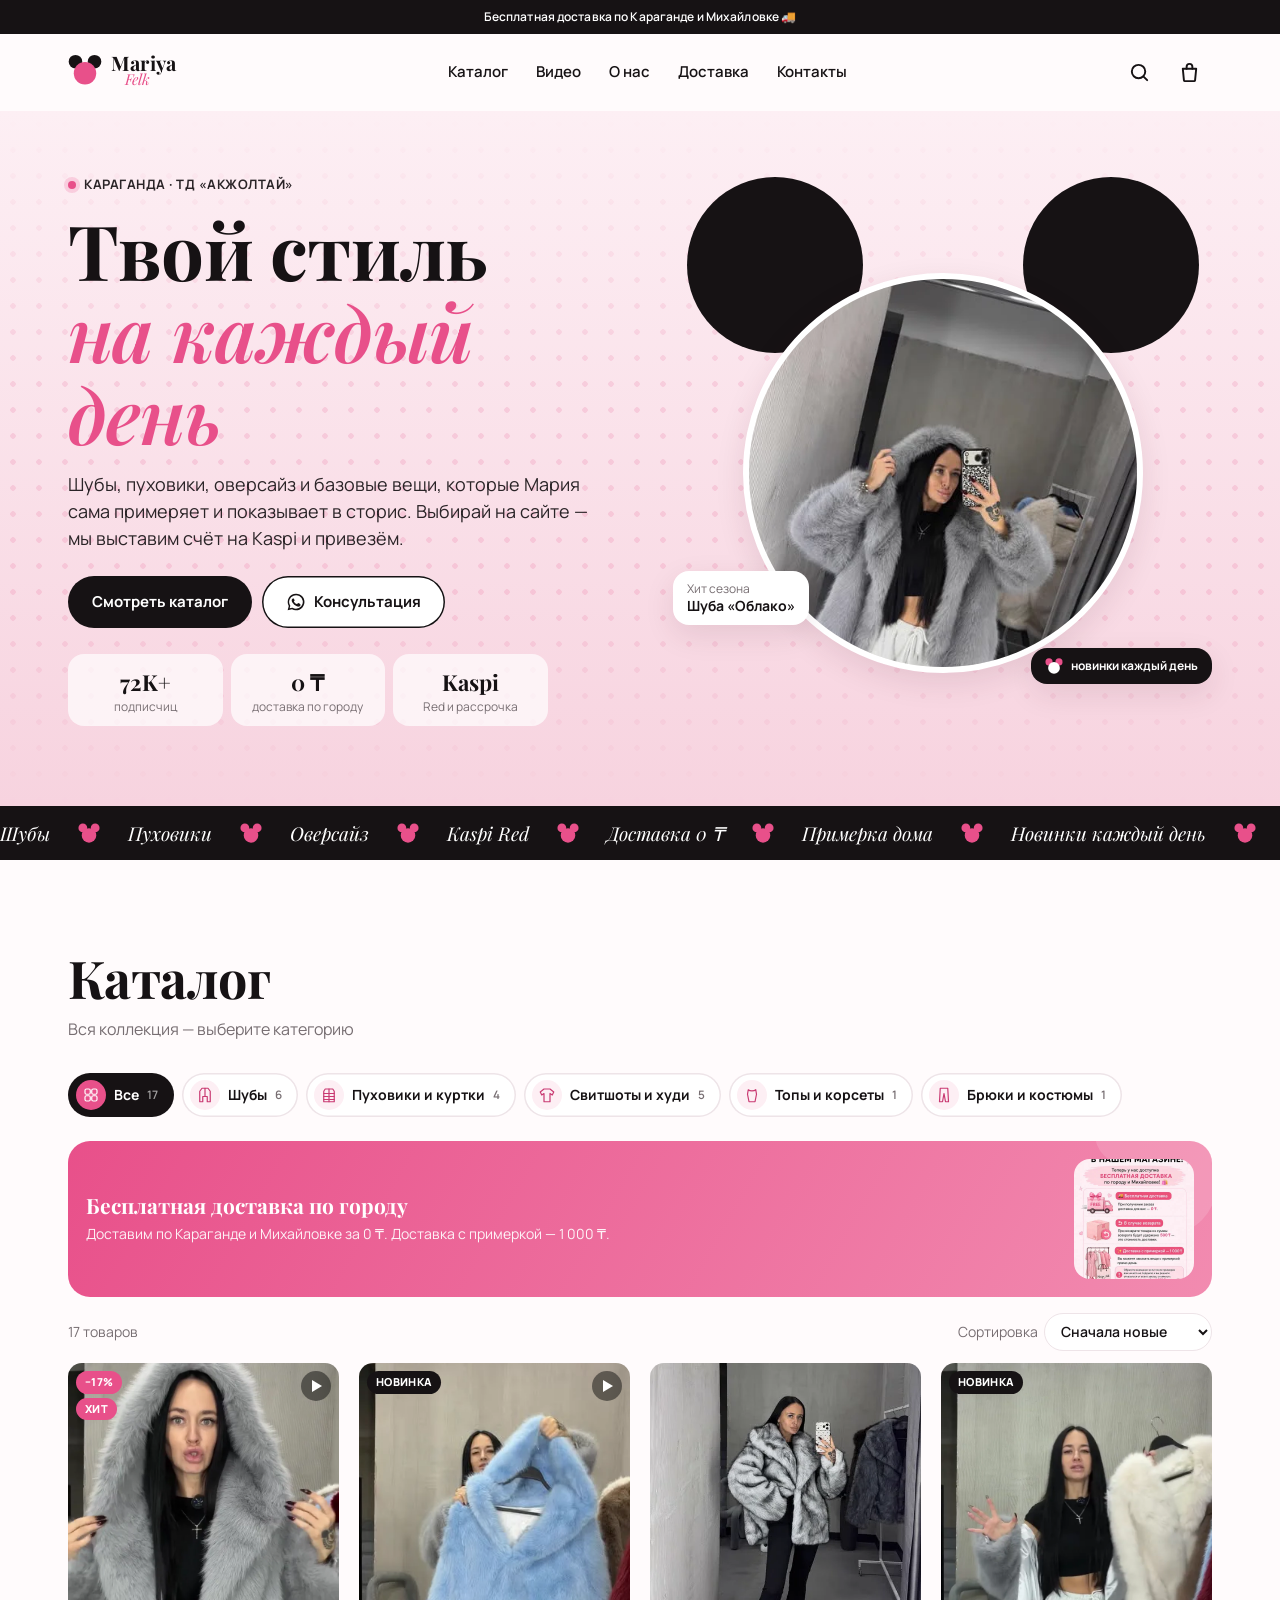
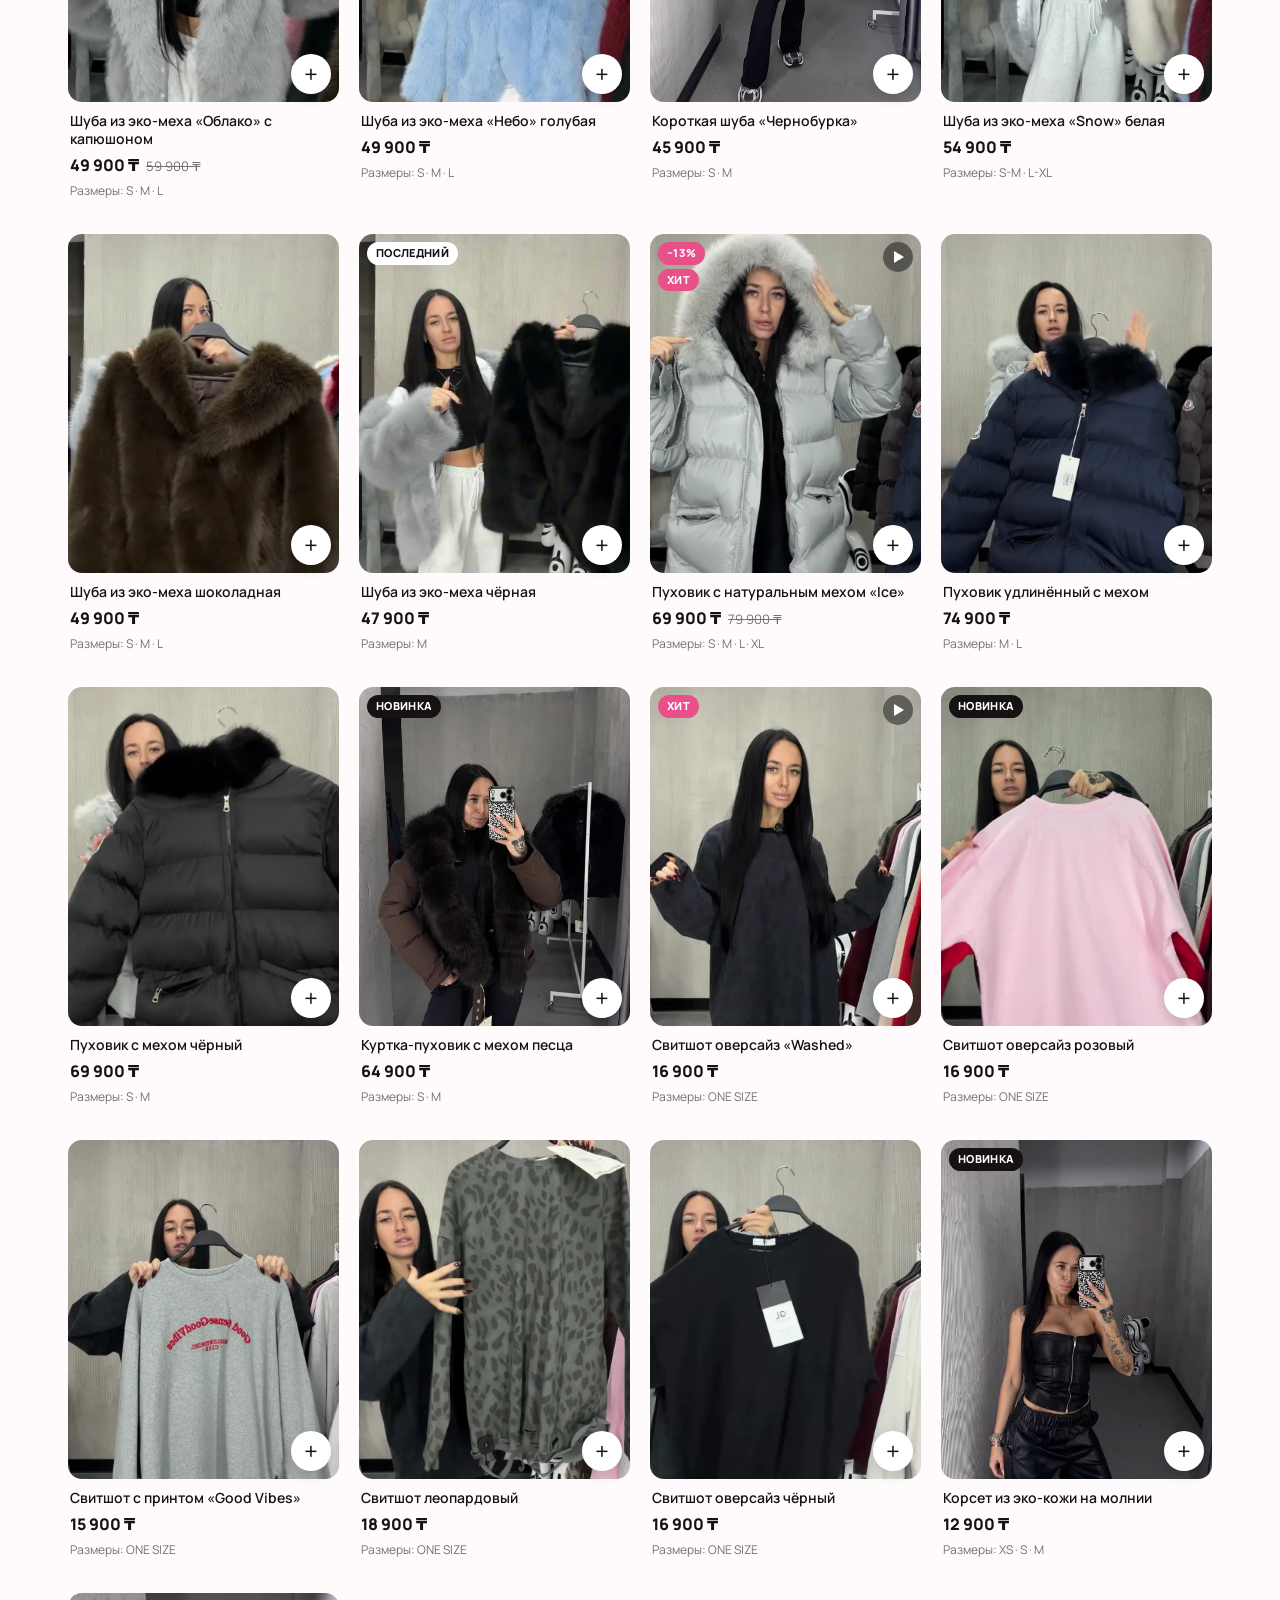
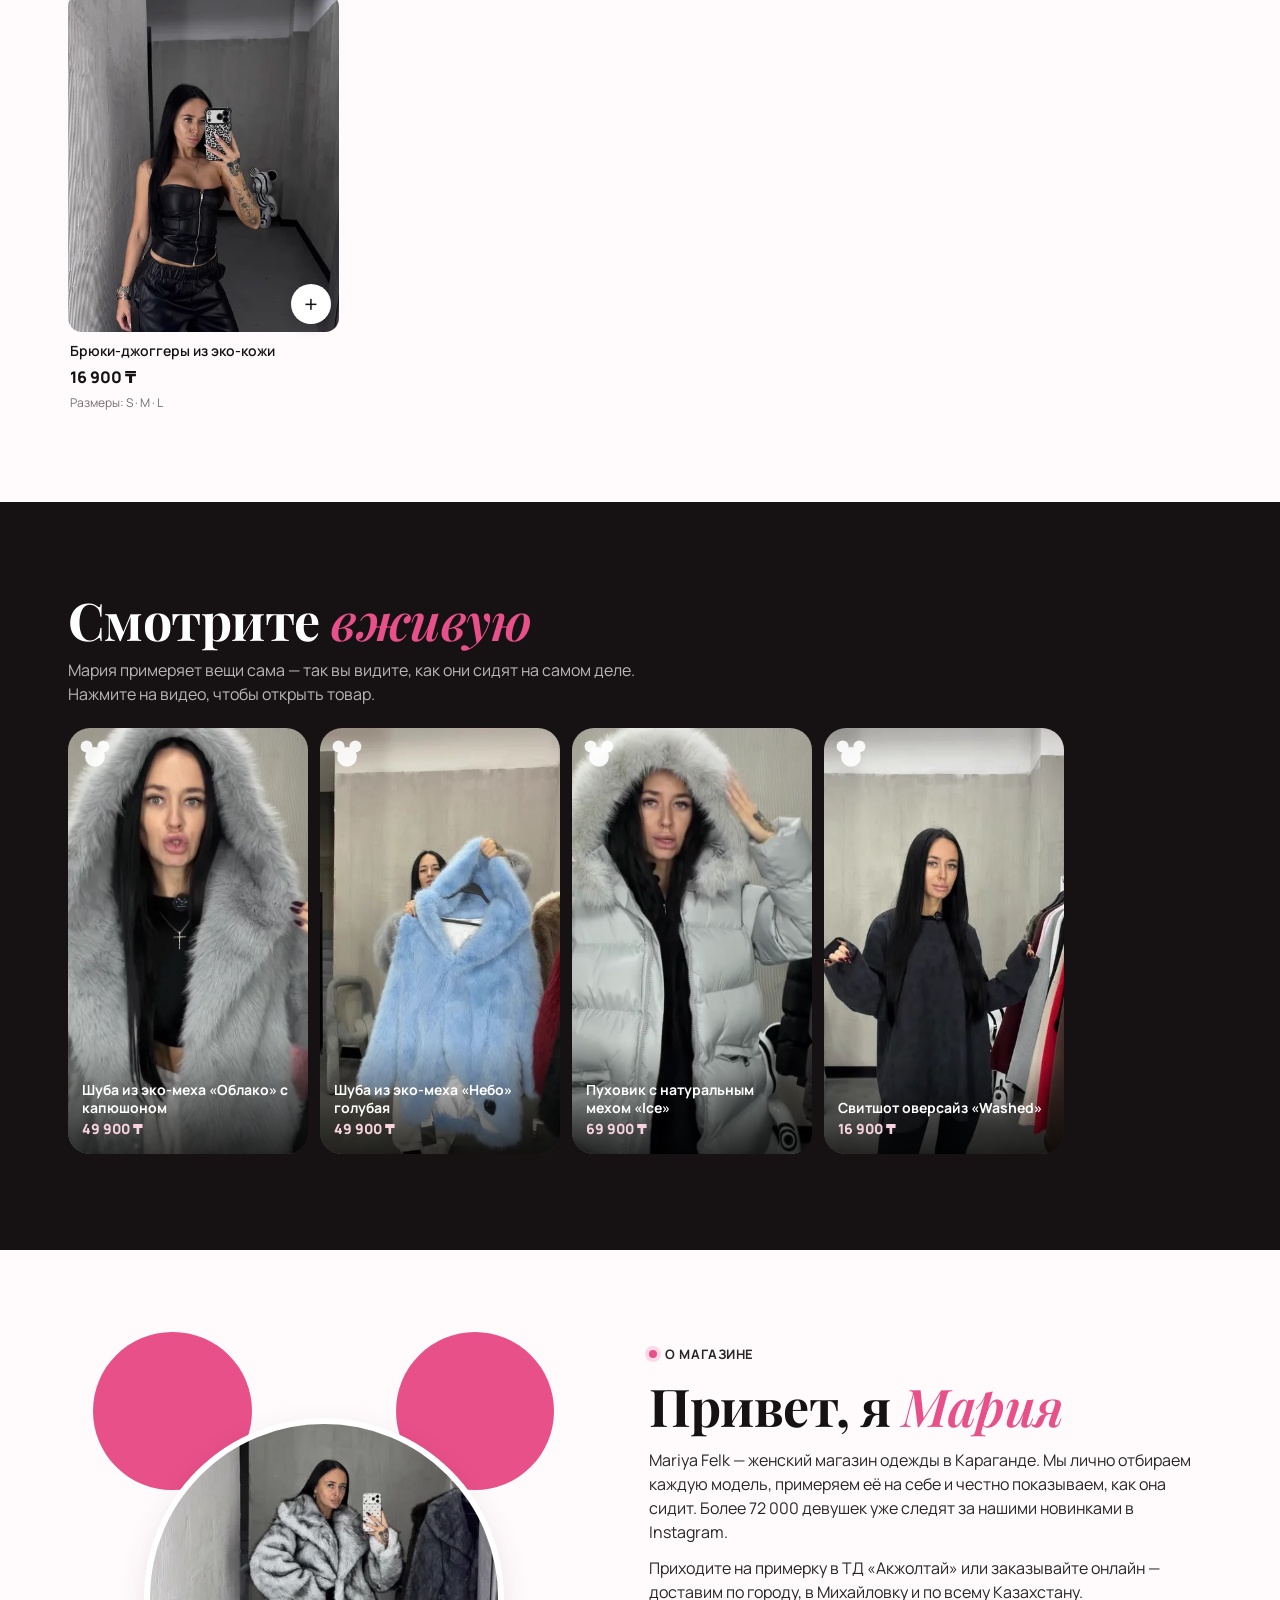
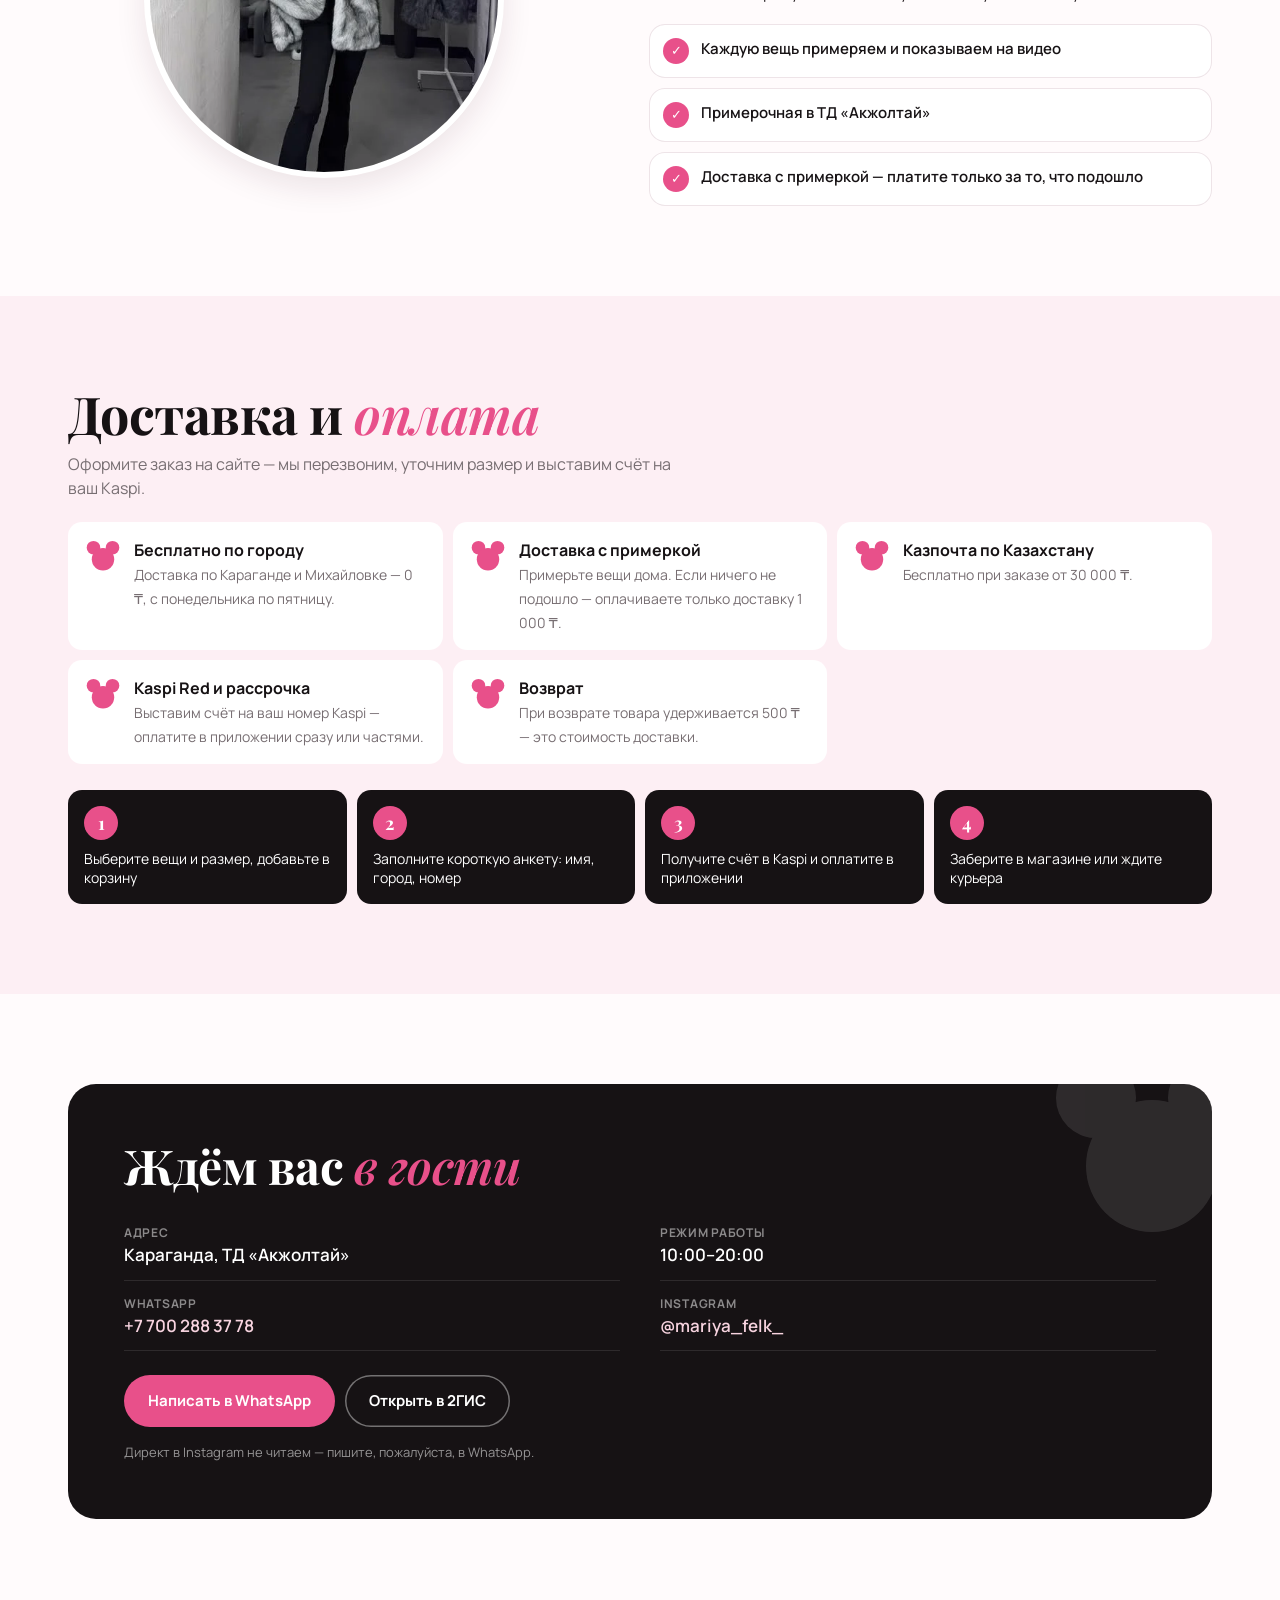
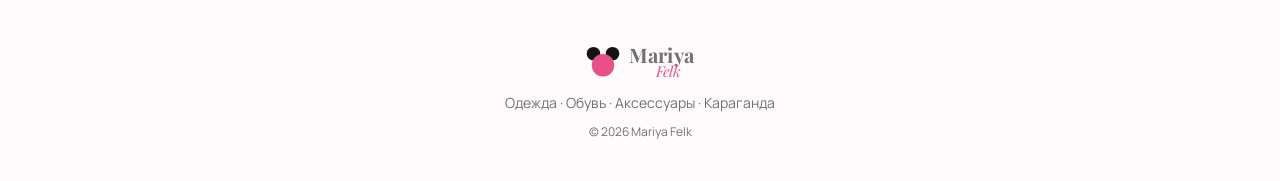
==== index.html @ 867751b7 "Mariya Felk: демо-сайт магазина, корзина, заказы и админка Co-Authored-By: Claude Opus 5.5 <noreply@" ====
<!doctype html>
<html lang="ru">
<head>
<meta charset="utf-8">
<meta name="viewport" content="width=device-width, initial-scale=1, viewport-fit=cover">
<title>Mariya Felk — женская одежда в Караганде</title>
<meta name="description" content="Mariya Felk — женский магазин одежды, обуви и аксессуаров в Караганде, ТД «Акжолтай». Шубы, пуховики, свитшоты. Доставка, Kaspi Red, рассрочка.">
<meta name="theme-color" content="#F7D3DF">
<meta property="og:title" content="Mariya Felk — женская одежда в Караганде">
<meta property="og:description" content="Шубы, пуховики, оверсайз. Бесплатная доставка по городу, Kaspi Red и рассрочка.">
<meta property="og:image" content="media/p/coat-grey2.webp">
<link rel="icon" href="data:image/svg+xml,%3Csvg xmlns='http://www.w3.org/2000/svg' viewBox='0 0 100 90'%3E%3Ccircle cx='22' cy='22' r='20' fill='%23111'/%3E%3Ccircle cx='78' cy='22' r='20' fill='%23111'/%3E%3Ccircle cx='50' cy='56' r='33' fill='%23E8508A'/%3E%3C/svg%3E">
<link rel="preconnect" href="https://fonts.googleapis.com">
<link rel="preconnect" href="https://fonts.gstatic.com" crossorigin>
<link href="https://fonts.googleapis.com/css2?family=Manrope:wght@400;500;600;700;800&family=Playfair+Display:ital,wght@0,600;0,700;1,500;1,600&display=swap" rel="stylesheet">
<link rel="stylesheet" href="styles.css?v=1">
</head>
<body>

<div class="notice" id="notice">Бесплатная доставка по Караганде и Михайловке 🚚</div>

<header class="hdr" id="hdr">
  <div class="wrap hdr-in">
    <a href="#top" class="hdr-logo" id="hdrLogo" aria-label="Mariya Felk — на главную"></a>
    <nav class="hdr-nav">
      <a href="#catalog">Каталог</a>
      <a href="#videos">Видео</a>
      <a href="#about">О нас</a>
      <a href="#delivery">Доставка</a>
      <a href="#contacts">Контакты</a>
    </nav>
    <div class="hdr-act">
      <button class="ibtn" id="searchBtn" aria-label="Поиск"><svg viewBox="0 0 24 24" fill="none" stroke="currentColor" stroke-width="2" stroke-linecap="round"><circle cx="11" cy="11" r="7"/><path d="m20 20-3.5-3.5"/></svg></button>
      <button class="ibtn cart-btn" id="cartBtn" aria-label="Корзина">
        <svg viewBox="0 0 24 24" fill="none" stroke="currentColor" stroke-width="2" stroke-linejoin="round"><path d="M5 8h14l-1.2 12.2a1 1 0 0 1-1 .8H7.2a1 1 0 0 1-1-.8z"/><path d="M9 8V6a3 3 0 0 1 6 0v2" stroke-linecap="round"/></svg>
        <span class="cart-count" id="cartCount" hidden>0</span>
      </button>
    </div>
  </div>
  <div class="search" id="search" hidden>
    <div class="wrap"><input id="q" type="search" placeholder="Найти: шуба, пуховик, свитшот…" autocomplete="off"><button class="search-x" id="searchX" aria-label="Закрыть поиск">✕</button></div>
  </div>
</header>

<main id="top">
  <!-- Главный экран -->
  <section class="hero">
    <div class="hero-dots" aria-hidden="true"></div>
    <div class="wrap hero-in">
      <div class="hero-txt">
        <p class="kicker"><span class="dot"></span> Караганда · ТД «Акжолтай»</p>
        <h1 id="heroTitle">Твой стиль<br><em>на каждый день</em></h1>
        <p class="hero-lead" id="heroText"></p>
        <div class="hero-btns">
          <a href="#catalog" class="btn btn-dark">Смотреть каталог</a>
          <a href="#" class="btn btn-ghost" id="heroWa" target="_blank" rel="noopener"><svg viewBox="0 0 24 24" class="wa-ico"><path fill="currentColor" d="M12 2a10 10 0 0 0-8.7 14.9L2 22l5.2-1.3A10 10 0 1 0 12 2Zm0 18.2a8.2 8.2 0 0 1-4.2-1.2l-.3-.2-3.1.8.8-3-.2-.3A8.2 8.2 0 1 1 12 20.2Zm4.5-6.1c-.2-.1-1.5-.7-1.7-.8-.2-.1-.4-.1-.6.1l-.8 1c-.1.2-.3.2-.5.1a6.7 6.7 0 0 1-3.3-2.9c-.2-.4.2-.4.7-1.3.1-.2 0-.3 0-.4l-.8-1.8c-.2-.5-.4-.4-.6-.4h-.5a1 1 0 0 0-.7.3 3 3 0 0 0-.9 2.2 5.2 5.2 0 0 0 1.1 2.7 11.8 11.8 0 0 0 4.5 4c1.7.7 2.3.8 3.2.6.5-.1 1.5-.6 1.7-1.2.2-.6.2-1.1.2-1.2-.1-.1-.3-.2-.5-.3Z"/></svg>Консультация</a>
        </div>
        <ul class="hero-facts">
          <li><b>72K+</b><span>подписчиц</span></li>
          <li><b>0 ₸</b><span>доставка по городу</span></li>
          <li><b>Kaspi</b><span>Red и рассрочка</span></li>
        </ul>
      </div>
      <div class="hero-art">
        <div class="mhead">
          <span class="mear l"></span><span class="mear r"></span>
          <div class="mface"><img src="media/p/ig05.webp" alt="Мария в шубе «Облако»" fetchpriority="high"></div>
        </div>
        <div class="hero-tag t1"><span>Хит сезона</span><b>Шуба «Облако»</b></div>
        <div class="hero-tag t2"><span class="ears-mini"></span>новинки каждый день</div>
      </div>
    </div>
  </section>

  <!-- Бегущая строка -->
  <div class="ticker" aria-hidden="true"><div class="ticker-in" id="ticker"></div></div>

  <!-- Каталог -->
  <section class="sec" id="catalog">
    <div class="wrap">
      <div class="sec-head">
        <h2>Каталог</h2>
        <p class="sec-sub" id="catSub">Выберите категорию</p>
      </div>
    </div>
    <div class="cats-bar" id="catsBar"><div class="wrap"><div class="cats" id="cats"></div></div></div>
    <div class="wrap">
      <div class="promos" id="promos"></div>
      <div class="sortbar">
        <span id="count"></span>
        <label class="sort"><span>Сортировка</span>
          <select id="sort"><option value="">Сначала новые</option><option value="cheap">Сначала дешевле</option><option value="exp">Сначала дороже</option></select>
        </label>
      </div>
      <div class="grid" id="grid"><div class="loading">Загружаем каталог…</div></div>
    </div>
  </section>

  <!-- Видео -->
  <section class="sec sec-dark" id="videos">
    <div class="wrap">
      <div class="sec-head light">
        <h2>Смотрите <em>вживую</em></h2>
        <p class="sec-sub">Мария примеряет вещи сама — так вы видите, как они сидят на самом деле. Нажмите на видео, чтобы открыть товар.</p>
      </div>
    </div>
    <div class="reels" id="reels"></div>
  </section>

  <!-- О магазине -->
  <section class="sec" id="about">
    <div class="wrap about">
      <div class="about-art">
        <div class="mhead small">
          <span class="mear l"></span><span class="mear r"></span>
          <div class="mface"><img src="media/p/ig07.webp" alt="Магазин Mariya Felk" loading="lazy"></div>
        </div>
      </div>
      <div class="about-txt">
        <p class="kicker"><span class="dot"></span> О магазине</p>
        <h2>Привет, я <em>Мария</em></h2>
        <div class="about-p" id="aboutText"></div>
        <ul class="perks">
          <li><span class="perk-ico">✓</span>Каждую вещь примеряем и показываем на видео</li>
          <li><span class="perk-ico">✓</span>Примерочная в ТД «Акжолтай»</li>
          <li><span class="perk-ico">✓</span>Доставка с примеркой — платите только за то, что подошло</li>
        </ul>
      </div>
    </div>
  </section>

  <!-- Доставка -->
  <section class="sec sec-pink" id="delivery">
    <div class="wrap">
      <div class="sec-head">
        <h2>Доставка и <em>оплата</em></h2>
        <p class="sec-sub">Оформите заказ на сайте — мы перезвоним, уточним размер и выставим счёт на ваш Kaspi.</p>
      </div>
      <div class="dl" id="deliveryList"></div>
      <ol class="steps">
        <li><b>1</b><span>Выберите вещи и размер, добавьте в корзину</span></li>
        <li><b>2</b><span>Заполните короткую анкету: имя, город, номер</span></li>
        <li><b>3</b><span>Получите счёт в Kaspi и оплатите в приложении</span></li>
        <li><b>4</b><span>Заберите в магазине или ждите курьера</span></li>
      </ol>
    </div>
  </section>

  <!-- Контакты -->
  <section class="sec" id="contacts">
    <div class="wrap">
      <div class="contact">
        <div class="contact-card">
          <div class="contact-ears" aria-hidden="true"></div>
          <h2>Ждём вас <em>в гости</em></h2>
          <ul class="clist">
            <li><span>Адрес</span><b id="cAddr"></b></li>
            <li><span>Режим работы</span><b id="cHours"></b></li>
            <li><span>WhatsApp</span><a id="cWa" target="_blank" rel="noopener"></a></li>
            <li><span>Instagram</span><a id="cIg" target="_blank" rel="noopener"></a></li>
          </ul>
          <div class="hero-btns">
            <a class="btn btn-pink" id="cWaBtn" target="_blank" rel="noopener">Написать в WhatsApp</a>
            <a class="btn btn-ghost" id="cMap" target="_blank" rel="noopener">Открыть в 2ГИС</a>
          </div>
          <p class="note">Директ в Instagram не читаем — пишите, пожалуйста, в WhatsApp.</p>
        </div>
      </div>
    </div>
  </section>
</main>

<footer class="ftr">
  <div class="wrap ftr-in">
    <div id="ftrLogo"></div>
    <p>Одежда · Обувь · Аксессуары · Караганда</p>
    <p class="ftr-small">© <span id="year"></span> Mariya Felk</p>
  </div>
</footer>

<!-- Плавающая корзина на телефоне -->
<button class="cartbar" id="cartBar" hidden>
  <span class="cartbar-n" id="cartBarN"></span>
  <span class="cartbar-t">Корзина</span>
  <b id="cartBarSum"></b>
</button>

<!-- Карточка товара -->
<div class="modal" id="pm" hidden>
  <div class="modal-bg" data-close></div>
  <div class="modal-box pm" role="dialog" aria-modal="true" aria-labelledby="pmName">
    <button class="modal-x" data-close aria-label="Закрыть">✕</button>
    <div class="pm-media">
      <div class="gal" id="pmGal"></div>
      <div class="gal-dots" id="pmDots"></div>
      <button class="gal-nav prev" id="pmPrev" aria-label="Назад">‹</button>
      <button class="gal-nav next" id="pmNext" aria-label="Вперёд">›</button>
    </div>
    <div class="pm-info">
      <div class="pm-tags" id="pmTags"></div>
      <h3 id="pmName"></h3>
      <p class="pm-color" id="pmColor"></p>
      <div class="pm-price" id="pmPrice"></div>
      <div class="pm-sizes-h"><b>Размер</b><span id="pmSizeHint"></span></div>
      <div class="sizes" id="pmSizes"></div>
      <div class="pm-buy">
        <div class="qty"><button id="pmMinus" aria-label="Меньше">−</button><span id="pmQty">1</span><button id="pmPlus" aria-label="Больше">+</button></div>
        <button class="btn btn-dark btn-wide" id="pmAdd">В корзину</button>
      </div>
      <a class="pm-ask" id="pmAsk" target="_blank" rel="noopener">Задать вопрос в WhatsApp</a>
      <div class="pm-desc" id="pmDesc"></div>
      <div class="pm-mini">
        <div><b>🚚 0 ₸</b><span>по Караганде и Михайловке</span></div>
        <div><b>💳 Kaspi</b><span>счёт на ваш номер, Red, рассрочка</span></div>
      </div>
    </div>
  </div>
</div>

<!-- Корзина и оформление -->
<div class="drawer" id="cart" hidden>
  <div class="modal-bg" data-close></div>
  <aside class="drawer-box" role="dialog" aria-modal="true" aria-labelledby="cartTitle">
    <div class="drawer-h">
      <button class="back" id="cartBack" hidden aria-label="Назад">‹</button>
      <h3 id="cartTitle">Корзина</h3>
      <button class="modal-x static" data-close aria-label="Закрыть">✕</button>
    </div>
    <div class="drawer-body" id="cartBody"></div>
    <div class="drawer-foot" id="cartFoot"></div>
  </aside>
</div>

<div class="toast" id="toast"></div>

<script src="common.js?v=1"></script>
<script src="app.js?v=1"></script>
</body>
</html>
---- styles.css ----
/* Mariya Felk — витрина */
:root {
  --pink: #E8508A;
  --pink-d: #C93A72;
  --pink-2: #F7D3DF;
  --pink-3: #FDEFF4;
  --ink: #161214;
  --ink-2: #2A2427;
  --muted: #776E72;
  --line: #EEE4E8;
  --concrete: #ECE9E7;
  --bg: #FFFBFC;
  --white: #fff;
  --ok: #12B76A;
  --r: 22px;
  --r-s: 14px;
  --shadow: 0 10px 30px rgba(70, 20, 40, .10);
  --serif: 'Playfair Display', Georgia, serif;
  --sans: 'Manrope', system-ui, -apple-system, 'Segoe UI', Roboto, sans-serif;
  --hdr: 64px;
}
* { box-sizing: border-box; -webkit-tap-highlight-color: transparent; }
html { scroll-behavior: smooth; scroll-padding-top: 120px; }
body { margin: 0; font-family: var(--sans); color: var(--ink); background: var(--bg); font-size: 16px; line-height: 1.5; -webkit-font-smoothing: antialiased; overflow-x: hidden; }
body.lock { overflow: hidden; }
img, video { display: block; max-width: 100%; }
[hidden] { display: none !important; }
a { color: inherit; text-decoration: none; }
button { font: inherit; color: inherit; cursor: pointer; border: 0; background: none; padding: 0; }
input, select, textarea { font: inherit; color: inherit; }
h1, h2, h3 { font-family: var(--serif); font-weight: 700; line-height: 1.08; margin: 0; letter-spacing: -.01em; }
h1 em, h2 em { font-style: italic; font-weight: 600; color: var(--pink); }
.wrap { width: 100%; max-width: 1200px; margin: 0 auto; padding: 0 16px; }

/* ---------- кнопки ---------- */
.btn { display: inline-flex; align-items: center; justify-content: center; gap: 8px; height: 52px; padding: 0 24px; border-radius: 999px; font-weight: 700; font-size: 15px; transition: transform .15s, background .2s, box-shadow .2s; white-space: nowrap; }
.btn:active { transform: scale(.97); }
.btn-dark { background: var(--ink); color: #fff; }
.btn-dark:hover { background: #000; box-shadow: 0 8px 20px rgba(0,0,0,.18); }
.btn-pink { background: var(--pink); color: #fff; }
.btn-pink:hover { background: var(--pink-d); }
.btn-ghost { background: #fff; color: var(--ink); box-shadow: inset 0 0 0 1.5px var(--ink); }
.btn-ghost:hover { background: var(--pink-3); }
.btn-wide { flex: 1; }
.btn[disabled] { opacity: .45; pointer-events: none; }
.wa-ico { width: 20px; height: 20px; }

/* ---------- верх ---------- */
.notice { background: var(--ink); color: #fff; text-align: center; font-size: 12px; font-weight: 600; padding: 8px 16px; letter-spacing: .01em; }
.hdr { position: sticky; top: 0; z-index: 40; background: rgba(255, 251, 252, .88); backdrop-filter: saturate(1.4) blur(14px); -webkit-backdrop-filter: saturate(1.4) blur(14px); border-bottom: 1px solid transparent; transition: border-color .2s; }
.hdr.scrolled { border-color: var(--line); }
.hdr-in { height: var(--hdr); display: flex; align-items: center; gap: 16px; }
.hdr-nav { display: none; gap: 28px; margin: 0 auto; font-weight: 600; font-size: 15px; }
.hdr-nav a { position: relative; }
.hdr-nav a::after { content: ''; position: absolute; left: 0; right: 0; bottom: -4px; height: 2px; background: var(--pink); transform: scaleX(0); transition: transform .2s; border-radius: 2px; }
.hdr-nav a:hover::after { transform: scaleX(1); }
.hdr-act { display: flex; gap: 6px; margin-left: auto; }
.ibtn { width: 44px; height: 44px; border-radius: 50%; display: grid; place-items: center; position: relative; transition: background .2s; }
.ibtn:hover { background: var(--pink-3); }
.ibtn svg { width: 23px; height: 23px; }
.cart-count { position: absolute; top: 3px; right: 1px; min-width: 20px; height: 20px; padding: 0 5px; border-radius: 10px; background: var(--pink); color: #fff; font-size: 11px; font-weight: 800; display: grid; place-items: center; border: 2px solid var(--bg); }
.cart-count.bump { animation: bump .4s; }
@keyframes bump { 40% { transform: scale(1.35); } }
.search { border-top: 1px solid var(--line); padding: 10px 0; }
.search .wrap { display: flex; gap: 8px; }
.search input { flex: 1; height: 46px; border-radius: 999px; border: 1.5px solid var(--line); background: #fff; padding: 0 18px; outline: none; font-size: 16px; }
.search input:focus { border-color: var(--pink); }
.search-x { width: 46px; height: 46px; border-radius: 50%; background: var(--pink-3); font-size: 15px; }

/* логотип */
.logo { display: inline-flex; align-items: center; gap: 9px; }
.logo-ears { width: 34px; height: 31px; }
.logo-ears circle { fill: var(--ink); }
.logo-ears circle:last-child { fill: var(--pink); }
.logo-txt { display: flex; flex-direction: column; line-height: .95; }
.logo-txt b { font-family: var(--serif); font-size: 20px; font-weight: 700; letter-spacing: .01em; }
.logo-txt i { font-family: var(--serif); font-style: italic; font-size: 15px; color: var(--pink); margin-left: 14px; }
.logo-light .logo-ears circle { fill: #fff; }
.logo-light .logo-ears circle:last-child { fill: var(--pink); }
.logo-light .logo-txt b { color: #fff; }

/* ---------- главный экран ---------- */
.hero { position: relative; background: linear-gradient(180deg, var(--pink-3) 0%, var(--pink-2) 100%); overflow: hidden; padding: 28px 0 44px; }
.hero-dots { position: absolute; inset: 0; background-image: radial-gradient(rgba(232, 80, 138, .16) 2.5px, transparent 3px); background-size: 26px 26px; mask-image: linear-gradient(180deg, transparent, #000 40%, #000 70%, transparent); -webkit-mask-image: linear-gradient(180deg, transparent, #000 40%, #000 70%, transparent); }
.hero-in { position: relative; display: grid; gap: 30px; }
.kicker { display: inline-flex; align-items: center; gap: 8px; font-size: 13px; font-weight: 700; letter-spacing: .04em; text-transform: uppercase; color: var(--ink-2); margin: 0 0 14px; }
.dot { width: 8px; height: 8px; border-radius: 50%; background: var(--pink); box-shadow: 0 0 0 4px rgba(232,80,138,.2); }
.hero h1 { font-size: clamp(40px, 11vw, 76px); }
.hero-lead { font-size: 16px; color: var(--ink-2); margin: 16px 0 24px; max-width: 520px; }
.hero-btns { display: flex; flex-wrap: wrap; gap: 10px; }
.hero-btns .btn { flex: 1 1 auto; }
.hero-facts { list-style: none; padding: 0; margin: 26px 0 0; display: grid; grid-template-columns: repeat(3, 1fr); gap: 8px; }
.hero-facts li { background: rgba(255,255,255,.7); border-radius: 16px; padding: 12px 10px; text-align: center; }
.hero-facts b { display: block; font-family: var(--serif); font-size: 22px; }
.hero-facts span { font-size: 12px; color: var(--muted); line-height: 1.25; display: block; }
.hero-art { position: relative; padding: 46px 0 6px; display: grid; place-items: center; order: -1; }

/* голова с ушками — рамка для фото */
.mhead { position: relative; width: min(62vw, 400px); aspect-ratio: 1; }
.mhead .mface { position: absolute; inset: 0; border-radius: 50%; overflow: hidden; border: 6px solid #fff; box-shadow: var(--shadow); background: var(--concrete); z-index: 2; }
.mhead .mface img { width: 100%; height: 100%; object-fit: cover; object-position: 50% 18%; }
.mear { position: absolute; width: 44%; aspect-ratio: 1; border-radius: 50%; background: var(--ink); top: -24%; z-index: 1; }
.mear.l { left: -14%; }
.mear.r { right: -14%; }
.hero .mear { animation: earL 6s ease-in-out infinite; transform-origin: 80% 90%; }
.hero .mear.r { animation-name: earR; transform-origin: 20% 90%; }
@keyframes earL { 0%, 100% { transform: rotate(0); } 50% { transform: rotate(-5deg); } }
@keyframes earR { 0%, 100% { transform: rotate(0); } 50% { transform: rotate(5deg); } }
.hero-tag { position: absolute; z-index: 3; background: #fff; border-radius: 16px; padding: 10px 14px; box-shadow: var(--shadow); font-size: 12px; line-height: 1.3; }
.hero-tag span { color: var(--muted); display: block; }
.hero-tag b { font-size: 14px; }
.hero-tag.t1 { left: 0; bottom: 14%; animation: float 5s ease-in-out infinite; }
.hero-tag.t2 { right: 0; bottom: 2%; display: flex; align-items: center; gap: 8px; font-weight: 700; background: var(--ink); color: #fff; animation: float 5s 1.2s ease-in-out infinite; }
.ears-mini { width: 18px; height: 16px; background: no-repeat center/contain url("data:image/svg+xml,%3Csvg xmlns='http://www.w3.org/2000/svg' viewBox='0 0 100 90'%3E%3Ccircle cx='22' cy='22' r='20' fill='%23E8508A'/%3E%3Ccircle cx='78' cy='22' r='20' fill='%23E8508A'/%3E%3Ccircle cx='50' cy='56' r='33' fill='%23fff'/%3E%3C/svg%3E"); }
@keyframes float { 50% { transform: translateY(-8px); } }

/* бегущая строка */
.ticker { background: var(--ink); color: #fff; overflow: hidden; padding: 13px 0; white-space: nowrap; }
.ticker-in { display: inline-flex; gap: 28px; animation: tick 30s linear infinite; font-family: var(--serif); font-style: italic; font-size: 19px; }
.ticker-in span { display: inline-flex; align-items: center; gap: 28px; }
.ticker-in svg { width: 22px; height: 20px; fill: var(--pink); }
@keyframes tick { to { transform: translateX(-50%); } }

/* ---------- секции ---------- */
.sec { padding: 52px 0; }
.sec-head { margin-bottom: 22px; }
.sec-head h2 { font-size: clamp(32px, 8vw, 52px); }
.sec-sub { color: var(--muted); margin: 10px 0 0; max-width: 620px; }
.sec-head.light .sec-sub { color: rgba(255,255,255,.7); }
.sec-dark { background: var(--ink); color: #fff; }
.sec-pink { background: var(--pink-3); }

/* категории */
.cats-bar { position: sticky; top: var(--hdr); z-index: 30; background: rgba(255, 251, 252, .94); backdrop-filter: blur(10px); -webkit-backdrop-filter: blur(10px); padding: 10px 0; }
.cats { display: flex; gap: 8px; overflow-x: auto; scrollbar-width: none; margin: 0 -16px; padding: 0 16px; scroll-snap-type: x proximity; }
.cats::-webkit-scrollbar { display: none; }
.cat { flex: none; display: inline-flex; align-items: center; gap: 8px; height: 44px; padding: 0 16px 0 8px; border-radius: 999px; background: #fff; box-shadow: inset 0 0 0 1.5px var(--line); font-weight: 700; font-size: 14px; scroll-snap-align: start; transition: background .2s, color .2s, box-shadow .2s; }
.cat .ci { width: 30px; height: 30px; border-radius: 50%; background: var(--pink-3); display: grid; place-items: center; color: var(--pink-d); }
.cat .ico { width: 18px; height: 18px; }
.cat small { color: var(--muted); font-weight: 600; }
.cat.on { background: var(--ink); color: #fff; box-shadow: none; }
.cat.on .ci { background: var(--pink); color: #fff; }
.cat.on small { color: rgba(255,255,255,.6); }

/* баннеры акций */
.promos { display: grid; gap: 12px; margin: 14px 0 6px; }
.promo { display: grid; grid-template-columns: 1fr 120px; align-items: center; gap: 12px; border-radius: var(--r); padding: 18px; background: linear-gradient(120deg, var(--pink) 0%, #F28BB0 100%); color: #fff; position: relative; overflow: hidden; }
.promo::after { content: ''; position: absolute; right: -30px; top: -40px; width: 150px; height: 135px; opacity: .14; background: no-repeat center/contain url("data:image/svg+xml,%3Csvg xmlns='http://www.w3.org/2000/svg' viewBox='0 0 100 90'%3E%3Ccircle cx='22' cy='22' r='20' fill='%23fff'/%3E%3Ccircle cx='78' cy='22' r='20' fill='%23fff'/%3E%3Ccircle cx='50' cy='56' r='33' fill='%23fff'/%3E%3C/svg%3E"); }
.promo b { font-family: var(--serif); font-size: 21px; line-height: 1.15; display: block; }
.promo p { margin: 6px 0 0; font-size: 14px; opacity: .92; }
.promo .pct { display: inline-block; background: #fff; color: var(--pink-d); font-weight: 800; border-radius: 999px; padding: 2px 10px; font-size: 13px; margin-bottom: 6px; }
.promo img { width: 120px; height: 120px; object-fit: cover; border-radius: 16px; position: relative; z-index: 1; }
.promo.noimg { grid-template-columns: 1fr; }
.promo.dark { background: linear-gradient(120deg, var(--ink) 0%, #3a2a31 100%); }

.sortbar { display: flex; align-items: center; justify-content: space-between; gap: 10px; margin: 16px 0 12px; font-size: 14px; color: var(--muted); }
.sort { display: flex; align-items: center; gap: 6px; }
.sort span { display: none; }
.sort select { height: 38px; border-radius: 999px; border: 1.5px solid var(--line); background: #fff; padding: 0 12px; font-weight: 600; font-size: 14px; color: var(--ink); outline: none; }

/* сетка товаров */
.grid { display: grid; grid-template-columns: repeat(2, 1fr); gap: 18px 10px; }
.loading, .empty { grid-column: 1 / -1; text-align: center; color: var(--muted); padding: 40px 0; }
.empty svg { width: 70px; height: 63px; fill: var(--pink-2); margin: 0 auto 10px; }
.card { position: relative; container-type: inline-size; display: flex; flex-direction: column; text-align: left; animation: rise .45s both; }
@keyframes rise { from { opacity: 0; transform: translateY(14px); } }
.card-img { position: relative; aspect-ratio: 4 / 5; border-radius: var(--r-s); overflow: hidden; background: var(--concrete); }
.card-img img, .card-img video { width: 100%; height: 100%; object-fit: cover; transition: transform .5s, opacity .3s; }
.card:hover .card-img img { transform: scale(1.04); }
.card-img video { position: absolute; inset: 0; opacity: 0; }
.card-img video.on { opacity: 1; }
.badges { position: absolute; top: 8px; left: 8px; display: flex; flex-direction: column; gap: 4px; align-items: flex-start; z-index: 2; }
.badge { background: #fff; color: var(--ink); font-size: 11px; font-weight: 800; border-radius: 999px; padding: 3px 9px; text-transform: uppercase; letter-spacing: .03em; }
.badge.new { background: var(--ink); color: #fff; }
.badge.hit, .badge.sale { background: var(--pink); color: #fff; }
.vid-badge { position: absolute; right: 8px; top: 8px; z-index: 2; width: 30px; height: 30px; border-radius: 50%; background: rgba(0,0,0,.45); backdrop-filter: blur(6px); display: grid; place-items: center; }
.vid-badge svg { width: 12px; height: 12px; fill: #fff; margin-left: 2px; }
.card-add { position: absolute; right: 8px; top: calc(125cqw - 48px); z-index: 2; width: 40px; height: 40px; border-radius: 50%; background: #fff; box-shadow: 0 4px 14px rgba(0,0,0,.14); display: grid; place-items: center; font-size: 24px; font-weight: 400; line-height: 1; transition: background .2s, color .2s, transform .2s; }
.card-add:hover { background: var(--pink); color: #fff; transform: scale(1.06); }
.card-out { position: absolute; inset: auto 0 0; background: rgba(22,18,20,.72); color: #fff; font-size: 12px; font-weight: 700; text-align: center; padding: 7px; z-index: 2; }
.card-b { padding: 10px 2px 0; }
.card-name { font-size: 14px; font-weight: 600; line-height: 1.3; display: -webkit-box; -webkit-line-clamp: 2; -webkit-box-orient: vertical; overflow: hidden; }
.card-price { margin-top: 5px; display: flex; align-items: baseline; gap: 7px; flex-wrap: wrap; }
.card-price b { font-size: 16px; font-weight: 800; }
.card-price s { color: var(--muted); font-size: 13px; }
.card-price .off { color: var(--pink); font-weight: 800; font-size: 13px; }
.card-sz { margin-top: 5px; font-size: 12px; color: var(--muted); white-space: nowrap; overflow: hidden; text-overflow: ellipsis; }

/* видео-лента */
.reels { display: flex; gap: 12px; overflow-x: auto; padding: 0 16px 6px; scroll-snap-type: x mandatory; scrollbar-width: none; }
.reels::-webkit-scrollbar { display: none; }
.reel { flex: none; width: 62vw; max-width: 260px; aspect-ratio: 9 / 16; border-radius: var(--r); overflow: hidden; position: relative; background: #2a2427; scroll-snap-align: center; text-align: left; }
.reel video { width: 100%; height: 100%; object-fit: cover; }
.reel-cap { position: absolute; inset: auto 0 0; padding: 40px 14px 14px; background: linear-gradient(transparent, rgba(0,0,0,.75)); color: #fff; }
.reel-cap b { display: block; font-size: 14px; line-height: 1.25; }
.reel-cap span { font-size: 14px; color: var(--pink-2); font-weight: 800; }
.reel-ears { position: absolute; top: 12px; left: 12px; width: 30px; height: 27px; fill: #fff; opacity: .9; }

/* о магазине */
.about { display: grid; gap: 40px; align-items: center; }
.about-art { display: grid; place-items: center; padding-top: 50px; }
.mhead.small { width: min(70vw, 360px); }
.mhead.small .mear { background: var(--pink); }
.about-txt h2 { font-size: clamp(34px, 8vw, 52px); margin-bottom: 14px; }
.about-p { color: var(--ink-2); }
.about-p p { margin: 0 0 12px; }
.perks { list-style: none; padding: 0; margin: 20px 0 0; display: grid; gap: 10px; }
.perks li { display: flex; gap: 12px; align-items: flex-start; background: #fff; border-radius: 16px; padding: 14px; box-shadow: inset 0 0 0 1px var(--line); font-weight: 600; font-size: 15px; }
.perk-ico { flex: none; width: 26px; height: 26px; border-radius: 50%; background: var(--pink); color: #fff; display: grid; place-items: center; font-size: 13px; }

/* доставка */
.dl { display: grid; gap: 10px; }
.dl-item { background: #fff; border-radius: var(--r-s); padding: 16px 18px; display: flex; gap: 14px; align-items: flex-start; }
.dl-item .ears { flex: none; width: 34px; height: 31px; fill: var(--pink); margin-top: 2px; }
.dl-item b { display: block; font-size: 16px; }
.dl-item span { color: var(--muted); font-size: 14px; }
.steps { list-style: none; padding: 0; margin: 26px 0 0; display: grid; grid-template-columns: repeat(2, 1fr); gap: 10px; counter-reset: s; }
.steps li { background: var(--ink); color: #fff; border-radius: var(--r-s); padding: 16px; font-size: 14px; line-height: 1.35; }
.steps b { display: grid; place-items: center; width: 34px; height: 34px; border-radius: 50%; background: var(--pink); font-family: var(--serif); font-size: 18px; margin-bottom: 10px; }

/* контакты */
.contact-card { position: relative; background: var(--ink); color: #fff; border-radius: 28px; padding: 36px 20px 24px; overflow: hidden; }
.contact-ears { position: absolute; right: -40px; top: -30px; width: 200px; height: 180px; opacity: .1; background: no-repeat center/contain url("data:image/svg+xml,%3Csvg xmlns='http://www.w3.org/2000/svg' viewBox='0 0 100 90'%3E%3Ccircle cx='22' cy='22' r='20' fill='%23fff'/%3E%3Ccircle cx='78' cy='22' r='20' fill='%23fff'/%3E%3Ccircle cx='50' cy='56' r='33' fill='%23fff'/%3E%3C/svg%3E"); }
.contact-card h2 { font-size: clamp(32px, 8vw, 48px); margin-bottom: 20px; }
.clist { list-style: none; padding: 0; margin: 0 0 24px; display: grid; gap: 2px; }
.clist li { display: flex; flex-direction: column; padding: 12px 0; border-bottom: 1px solid rgba(255,255,255,.1); }
.clist span { font-size: 12px; text-transform: uppercase; letter-spacing: .06em; color: rgba(255,255,255,.5); font-weight: 700; }
.clist b, .clist a { font-size: 17px; font-weight: 600; }
.clist a { color: var(--pink-2); }
.contact-card .btn-ghost { background: transparent; color: #fff; box-shadow: inset 0 0 0 1.5px rgba(255,255,255,.4); }
.note { font-size: 13px; color: rgba(255,255,255,.55); margin: 16px 0 0; }

.ftr { padding: 36px 0 110px; text-align: center; color: var(--muted); font-size: 14px; }
.ftr-in { display: grid; justify-items: center; gap: 4px; }
.ftr p { margin: 6px 0 0; }
.ftr-small { font-size: 12px; }

/* плавающая корзина */
.cartbar { position: fixed; z-index: 45; left: 12px; right: 12px; bottom: calc(12px + env(safe-area-inset-bottom)); height: 58px; border-radius: 999px; background: var(--ink); color: #fff; display: flex; align-items: center; gap: 12px; padding: 0 8px 0 8px; box-shadow: 0 12px 30px rgba(0,0,0,.25); animation: up .3s; }
.cartbar[hidden] { display: none; }
@keyframes up { from { transform: translateY(100px); } }
.cartbar-n { width: 42px; height: 42px; border-radius: 50%; background: var(--pink); display: grid; place-items: center; font-weight: 800; }
.cartbar-t { font-weight: 700; }
.cartbar b { margin-left: auto; padding-right: 14px; font-size: 16px; }

/* ---------- модальные окна ---------- */
.modal, .drawer { position: fixed; inset: 0; z-index: 60; }
.modal[hidden], .drawer[hidden] { display: none; }
.modal-bg { position: absolute; inset: 0; background: rgba(22, 18, 20, .55); animation: fade .25s; }
@keyframes fade { from { opacity: 0; } }
.modal-box { position: absolute; left: 0; right: 0; bottom: 0; max-height: 94vh; max-height: 94dvh; background: #fff; border-radius: 26px 26px 0 0; overflow-y: auto; overscroll-behavior: contain; animation: sheet .32s cubic-bezier(.2,.8,.2,1); }
@keyframes sheet { from { transform: translateY(100%); } }
.modal-x { position: absolute; top: 12px; right: 12px; z-index: 5; width: 40px; height: 40px; border-radius: 50%; background: rgba(255,255,255,.92); box-shadow: 0 2px 10px rgba(0,0,0,.12); font-size: 15px; display: grid; place-items: center; }
.modal-x.static { position: static; box-shadow: none; background: var(--pink-3); }

/* карточка товара */
.pm-media { position: relative; background: var(--concrete); }
.gal { display: flex; overflow-x: auto; scroll-snap-type: x mandatory; scrollbar-width: none; aspect-ratio: 4 / 5; max-height: 66vh; }
.gal::-webkit-scrollbar { display: none; }
.gal > div { flex: none; width: 100%; height: 100%; scroll-snap-align: start; position: relative; }
.gal img, .gal video { width: 100%; height: 100%; object-fit: cover; }
.gal .vmute { position: absolute; right: 12px; bottom: 34px; width: 40px; height: 40px; border-radius: 50%; background: rgba(0,0,0,.5); color: #fff; display: grid; place-items: center; font-size: 16px; }
.gal .vlabel { position: absolute; left: 12px; bottom: 34px; background: rgba(0,0,0,.5); color: #fff; border-radius: 999px; padding: 4px 12px; font-size: 12px; font-weight: 700; }
.gal-dots { position: absolute; left: 0; right: 0; bottom: 12px; display: flex; justify-content: center; gap: 6px; pointer-events: none; }
.gal-dots i { width: 7px; height: 7px; border-radius: 4px; background: rgba(255,255,255,.6); transition: width .2s, background .2s; }
.gal-dots i.on { width: 20px; background: #fff; }
.gal-dots i.v { background: rgba(232,80,138,.8); }
.gal-nav { display: none; position: absolute; top: 50%; transform: translateY(-50%); width: 44px; height: 44px; border-radius: 50%; background: rgba(255,255,255,.9); font-size: 26px; line-height: 1; }
.gal-nav.prev { left: 12px; }
.gal-nav.next { right: 12px; }
.pm-info { padding: 20px 16px 30px; }
.pm-tags { display: flex; gap: 6px; margin-bottom: 8px; }
.pm-tags .badge { box-shadow: inset 0 0 0 1px var(--line); }
.pm-info h3 { font-size: 26px; }
.pm-color { color: var(--muted); margin: 6px 0 0; font-size: 14px; }
.pm-price { margin: 14px 0 18px; display: flex; align-items: baseline; gap: 10px; flex-wrap: wrap; }
.pm-price b { font-size: 28px; font-weight: 800; }
.pm-price s { color: var(--muted); font-size: 17px; }
.pm-price .off { background: var(--pink); color: #fff; border-radius: 999px; padding: 2px 10px; font-weight: 800; font-size: 13px; }
.pm-sizes-h { display: flex; justify-content: space-between; align-items: baseline; margin-bottom: 8px; font-size: 14px; }
.pm-sizes-h span { color: var(--muted); font-size: 13px; }
.sizes { display: flex; flex-wrap: wrap; gap: 8px; }
.sz { min-width: 54px; height: 46px; padding: 0 14px; border-radius: 12px; background: #fff; box-shadow: inset 0 0 0 1.5px var(--line); font-weight: 700; font-size: 14px; position: relative; transition: background .15s, box-shadow .15s; }
.sz:hover { box-shadow: inset 0 0 0 1.5px var(--ink); }
.sz.on { background: var(--ink); color: #fff; box-shadow: none; }
.sz.out { color: #c3babe; background: #faf7f8; text-decoration: line-through; cursor: not-allowed; box-shadow: inset 0 0 0 1.5px #f1ebee; }
.sz small { position: absolute; top: -7px; right: -5px; background: var(--pink); color: #fff; font-size: 10px; border-radius: 999px; padding: 1px 6px; text-decoration: none; }
.sizes.shake { animation: shake .4s; }
@keyframes shake { 25% { transform: translateX(-6px); } 75% { transform: translateX(6px); } }
.pm-buy { display: flex; gap: 10px; margin-top: 18px; }
.qty { display: flex; align-items: center; height: 52px; border-radius: 999px; box-shadow: inset 0 0 0 1.5px var(--line); }
.qty button { width: 44px; height: 52px; font-size: 22px; }
.qty span { min-width: 22px; text-align: center; font-weight: 800; }
.qty.sm { height: 38px; }
.qty.sm button { width: 34px; height: 38px; font-size: 18px; }
.pm-ask { display: block; text-align: center; margin-top: 12px; font-weight: 700; font-size: 14px; color: var(--pink-d); }
.pm-desc { margin-top: 20px; padding-top: 18px; border-top: 1px solid var(--line); color: var(--ink-2); font-size: 15px; }
.pm-mini { display: grid; grid-template-columns: 1fr 1fr; gap: 8px; margin-top: 18px; }
.pm-mini div { background: var(--pink-3); border-radius: 14px; padding: 12px; font-size: 12px; color: var(--muted); }
.pm-mini b { display: block; color: var(--ink); font-size: 15px; }

/* корзина */
.drawer-box { position: absolute; left: 0; right: 0; bottom: 0; height: 92vh; height: 92dvh; background: var(--bg); border-radius: 26px 26px 0 0; display: flex; flex-direction: column; animation: sheet .32s cubic-bezier(.2,.8,.2,1); }
.drawer-h { display: flex; align-items: center; gap: 10px; padding: 16px 16px 12px; border-bottom: 1px solid var(--line); }
.drawer-h h3 { font-size: 24px; margin-right: auto; }
.back { width: 40px; height: 40px; border-radius: 50%; background: var(--pink-3); font-size: 26px; line-height: 1; }
.drawer-body { flex: 1; overflow-y: auto; padding: 14px 16px; overscroll-behavior: contain; }
.drawer-foot { padding: 14px 16px calc(14px + env(safe-area-inset-bottom)); border-top: 1px solid var(--line); background: #fff; }
.drawer-foot:empty { display: none; }
.ci-row { display: grid; grid-template-columns: 78px 1fr; gap: 12px; padding: 12px 0; border-bottom: 1px solid var(--line); }
.ci-row img { width: 78px; height: 98px; object-fit: cover; border-radius: 12px; background: var(--concrete); }
.ci-name { font-weight: 700; font-size: 14px; line-height: 1.3; }
.ci-meta { font-size: 13px; color: var(--muted); margin-top: 3px; }
.ci-bot { display: flex; align-items: center; justify-content: space-between; margin-top: 10px; gap: 8px; }
.ci-bot b { font-size: 15px; }
.ci-del { font-size: 12px; color: var(--muted); text-decoration: underline; margin-top: 6px; }
.cart-empty { text-align: center; padding: 50px 10px; color: var(--muted); }
.cart-empty svg { width: 110px; height: 99px; margin: 0 auto 16px; }
.cart-empty svg circle { fill: var(--pink-2); }
.cart-empty svg circle:last-child { fill: var(--pink-3); }
.cart-empty b { display: block; color: var(--ink); font-size: 20px; font-family: var(--serif); margin-bottom: 6px; }
.sum-row { display: flex; justify-content: space-between; align-items: baseline; margin-bottom: 4px; font-size: 14px; color: var(--muted); }
.sum-row.total { color: var(--ink); font-size: 18px; font-weight: 800; margin: 6px 0 12px; }
.free-hint { background: var(--pink-3); border-radius: 12px; padding: 10px 12px; font-size: 13px; margin: 10px 0 4px; }
.drawer-foot .btn { width: 100%; }

/* анкета */
.form { display: grid; grid-template-columns: minmax(0, 1fr); gap: 14px; }
.fld { display: grid; gap: 6px; }
.fld > span { font-size: 13px; font-weight: 700; }
.fld > span i { color: var(--pink); font-style: normal; }
.inp { width: 100%; height: 52px; border-radius: 14px; border: 1.5px solid var(--line); background: #fff; padding: 0 16px; font-size: 16px; outline: none; transition: border-color .2s, box-shadow .2s; }
textarea.inp { height: 90px; padding: 12px 16px; resize: vertical; }
.inp:focus { border-color: var(--pink); box-shadow: 0 0 0 4px rgba(232,80,138,.12); }
.inp.err { border-color: #F04438; }
.fld small { font-size: 12px; color: var(--muted); }
.fld .errt { color: #D92D20; font-size: 12px; font-weight: 600; }
.chk { display: flex; gap: 10px; align-items: center; font-size: 14px; cursor: pointer; }
.chk input { width: 20px; height: 20px; accent-color: var(--pink); }
.opts { display: grid; gap: 8px; }
.opt { display: flex; gap: 12px; align-items: flex-start; padding: 14px; border-radius: 14px; background: #fff; box-shadow: inset 0 0 0 1.5px var(--line); cursor: pointer; }
.opt input { margin-top: 3px; width: 18px; height: 18px; accent-color: var(--pink); flex: none; }
.opt b { display: block; font-size: 15px; }
.opt span { font-size: 13px; color: var(--muted); }
.opt:has(input:checked) { box-shadow: inset 0 0 0 2px var(--pink); background: var(--pink-3); }
.form-sum { background: #fff; border-radius: 14px; padding: 12px 14px; box-shadow: inset 0 0 0 1px var(--line); font-size: 14px; }
.form-sum div { display: flex; justify-content: space-between; gap: 10px; padding: 3px 0; }
.form-sum span { min-width: 0; color: var(--muted); overflow: hidden; text-overflow: ellipsis; white-space: nowrap; }
.legal { font-size: 12px; color: var(--muted); text-align: center; margin: 10px 0 0; }
.hp { position: absolute; left: -9999px; width: 1px; height: 1px; opacity: 0; }

/* успех */
.done { text-align: center; padding: 30px 6px; }
.done-ears { width: 130px; height: 117px; margin: 0 auto 18px; animation: pop .6s cubic-bezier(.2,1.6,.4,1); }
.done-ears circle { fill: var(--ink); }
.done-ears circle:last-child { fill: var(--pink); }
@keyframes pop { from { transform: scale(.3) rotate(-20deg); opacity: 0; } }
.done h4 { font-family: var(--serif); font-size: 30px; margin: 0 0 6px; }
.done .num { display: inline-block; background: var(--pink-3); color: var(--pink-d); border-radius: 999px; padding: 4px 14px; font-weight: 800; margin-bottom: 14px; }
.done p { color: var(--ink-2); margin: 0 auto 20px; max-width: 360px; }
.done .btn { width: 100%; margin-top: 8px; }
.confetti { position: fixed; inset: 0; pointer-events: none; z-index: 80; overflow: hidden; }
.confetti i { position: absolute; top: -20px; width: 12px; height: 11px; background: no-repeat center/contain; animation: fall 2.4s linear forwards; }
@keyframes fall { to { transform: translateY(110vh) rotate(540deg); } }

.toast { position: fixed; z-index: 90; left: 50%; bottom: 90px; transform: translate(-50%, 30px); background: var(--ink); color: #fff; padding: 12px 20px; border-radius: 999px; font-weight: 700; font-size: 14px; opacity: 0; pointer-events: none; transition: opacity .25s, transform .25s; max-width: calc(100% - 32px); text-align: center; }
.toast.show { opacity: 1; transform: translate(-50%, 0); }
.toast.err { background: #D92D20; }

/* ---------- планшеты и компьютеры ---------- */
@media (min-width: 640px) {
  .grid { grid-template-columns: repeat(3, 1fr); gap: 26px 16px; }
  .promos { grid-template-columns: repeat(auto-fit, minmax(320px, 1fr)); }
  .dl { grid-template-columns: repeat(2, 1fr); }
  .steps { grid-template-columns: repeat(4, 1fr); }
  .sort span { display: inline; }
  .reel { width: 240px; }
  .hero-btns .btn { flex: 0 0 auto; }
}
@media (min-width: 900px) {
  :root { --hdr: 76px; }
  .wrap { padding: 0 28px; }
  .hdr-nav { display: flex; }
  .hdr-act { margin-left: 0; }
  .hero { padding: 60px 0 80px; }
  .hero-in { grid-template-columns: 1.05fr 1fr; align-items: center; gap: 40px; }
  .hero-art { order: 0; padding: 70px 0 20px; }
  .hero-lead { font-size: 18px; }
  .hero-facts { max-width: 480px; }
  .sec { padding: 90px 0; }
  .grid { grid-template-columns: repeat(4, 1fr); gap: 34px 20px; }
  .cats { margin: 0; padding: 0; flex-wrap: wrap; overflow: visible; }
  .reels { padding: 0 max(28px, calc((100vw - 1200px) / 2 + 28px)) 6px; }
  .about { grid-template-columns: 1fr 1.1fr; gap: 70px; }
  .contact-card { padding: 56px; display: grid; }
  .contact-card .clist { grid-template-columns: 1fr 1fr; column-gap: 40px; }
  .cartbar { display: none !important; }
  .ftr { padding-bottom: 40px; }
  .dl { grid-template-columns: repeat(3, 1fr); }
  /* модалки по центру */
  .modal-box { position: relative; inset: auto; margin: 4vh auto; width: min(1000px, 94vw); max-height: 92vh; border-radius: 26px; display: grid; grid-template-columns: 1fr 1fr; overflow: hidden; animation: zoom .25s; }
  @keyframes zoom { from { opacity: 0; transform: scale(.96); } }
  .pm-media { height: 100%; }
  .gal { height: 100%; max-height: none; aspect-ratio: auto; }
  .gal-nav { display: grid; place-items: center; }
  .pm-info { overflow-y: auto; padding: 36px 34px; max-height: 92vh; }
  .pm-info h3 { font-size: 32px; }
  .drawer-box { left: auto; top: 0; height: 100%; width: 460px; border-radius: 26px 0 0 26px; animation: side .3s cubic-bezier(.2,.8,.2,1); }
  @keyframes side { from { transform: translateX(100%); } }
}
@media (prefers-reduced-motion: reduce) {
  *, *::before, *::after { animation-duration: .01ms !important; animation-iteration-count: 1 !important; transition-duration: .01ms !important; scroll-behavior: auto !important; }
}
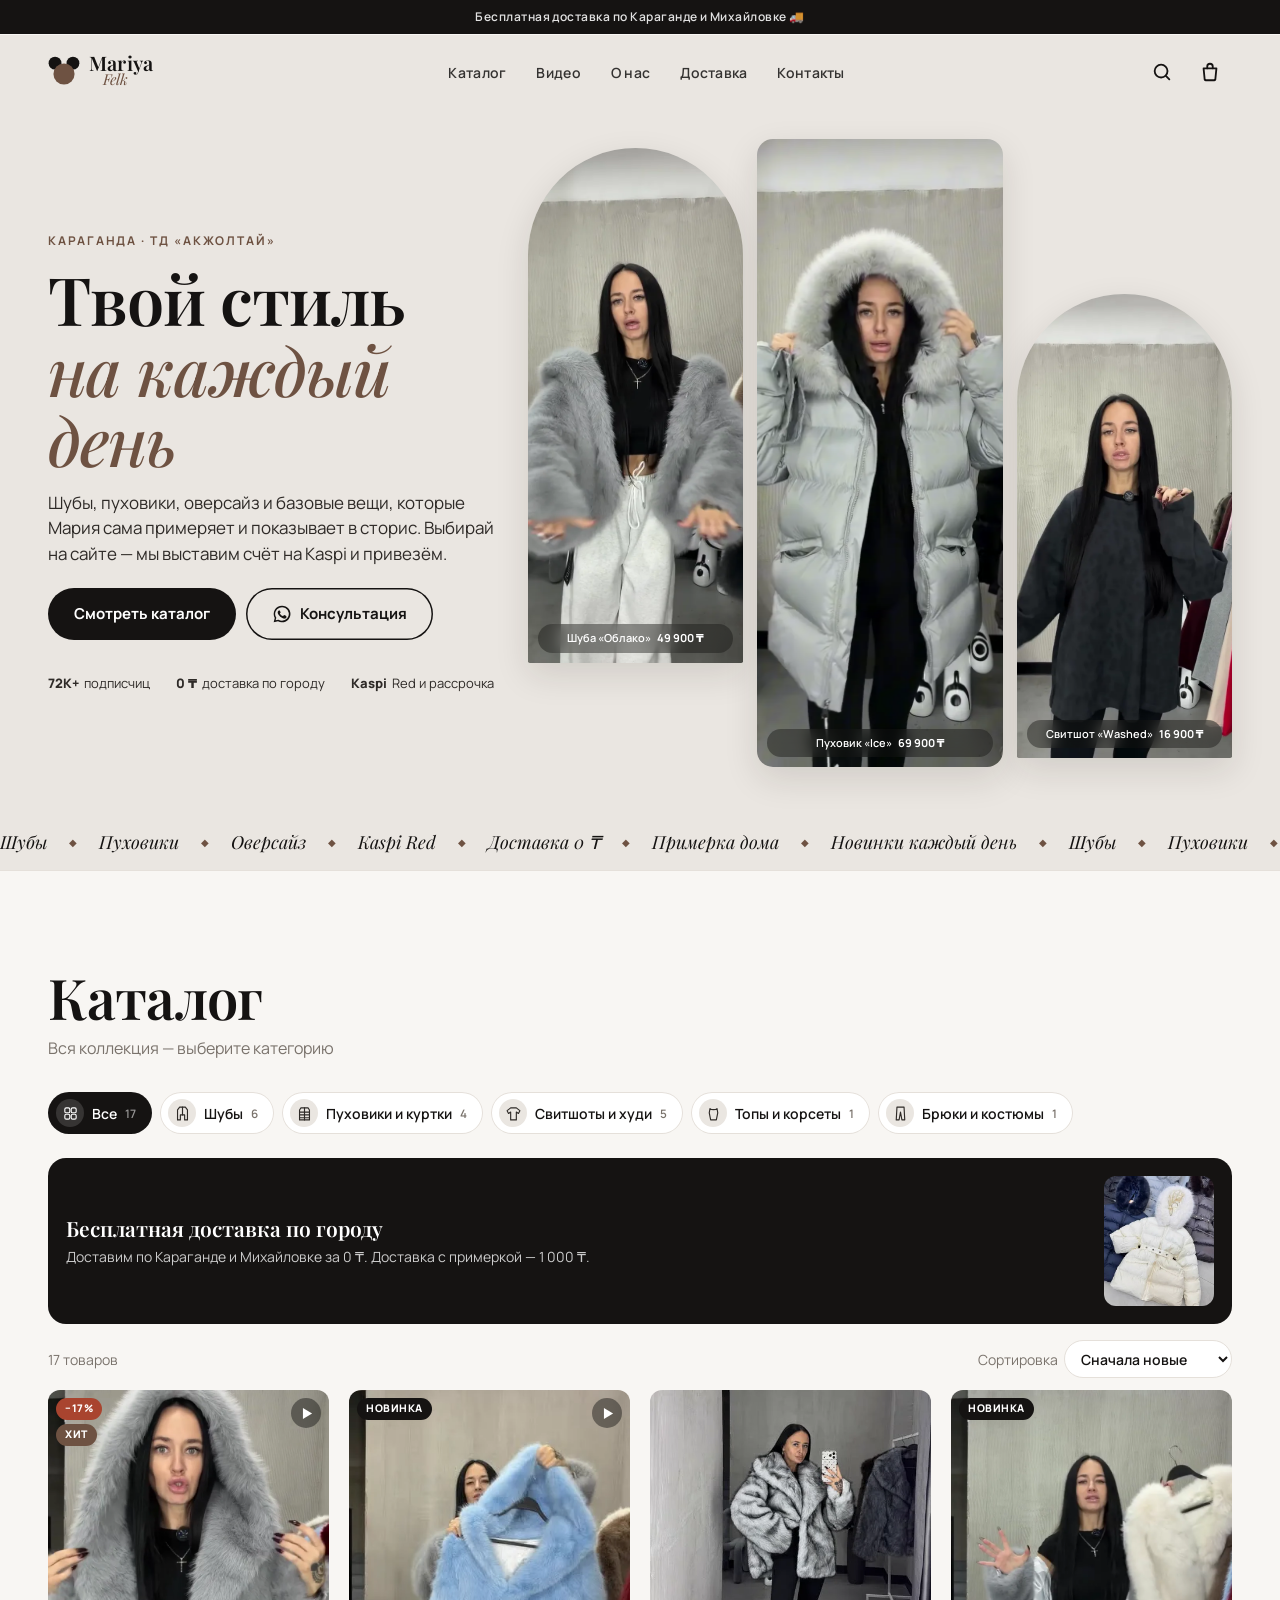
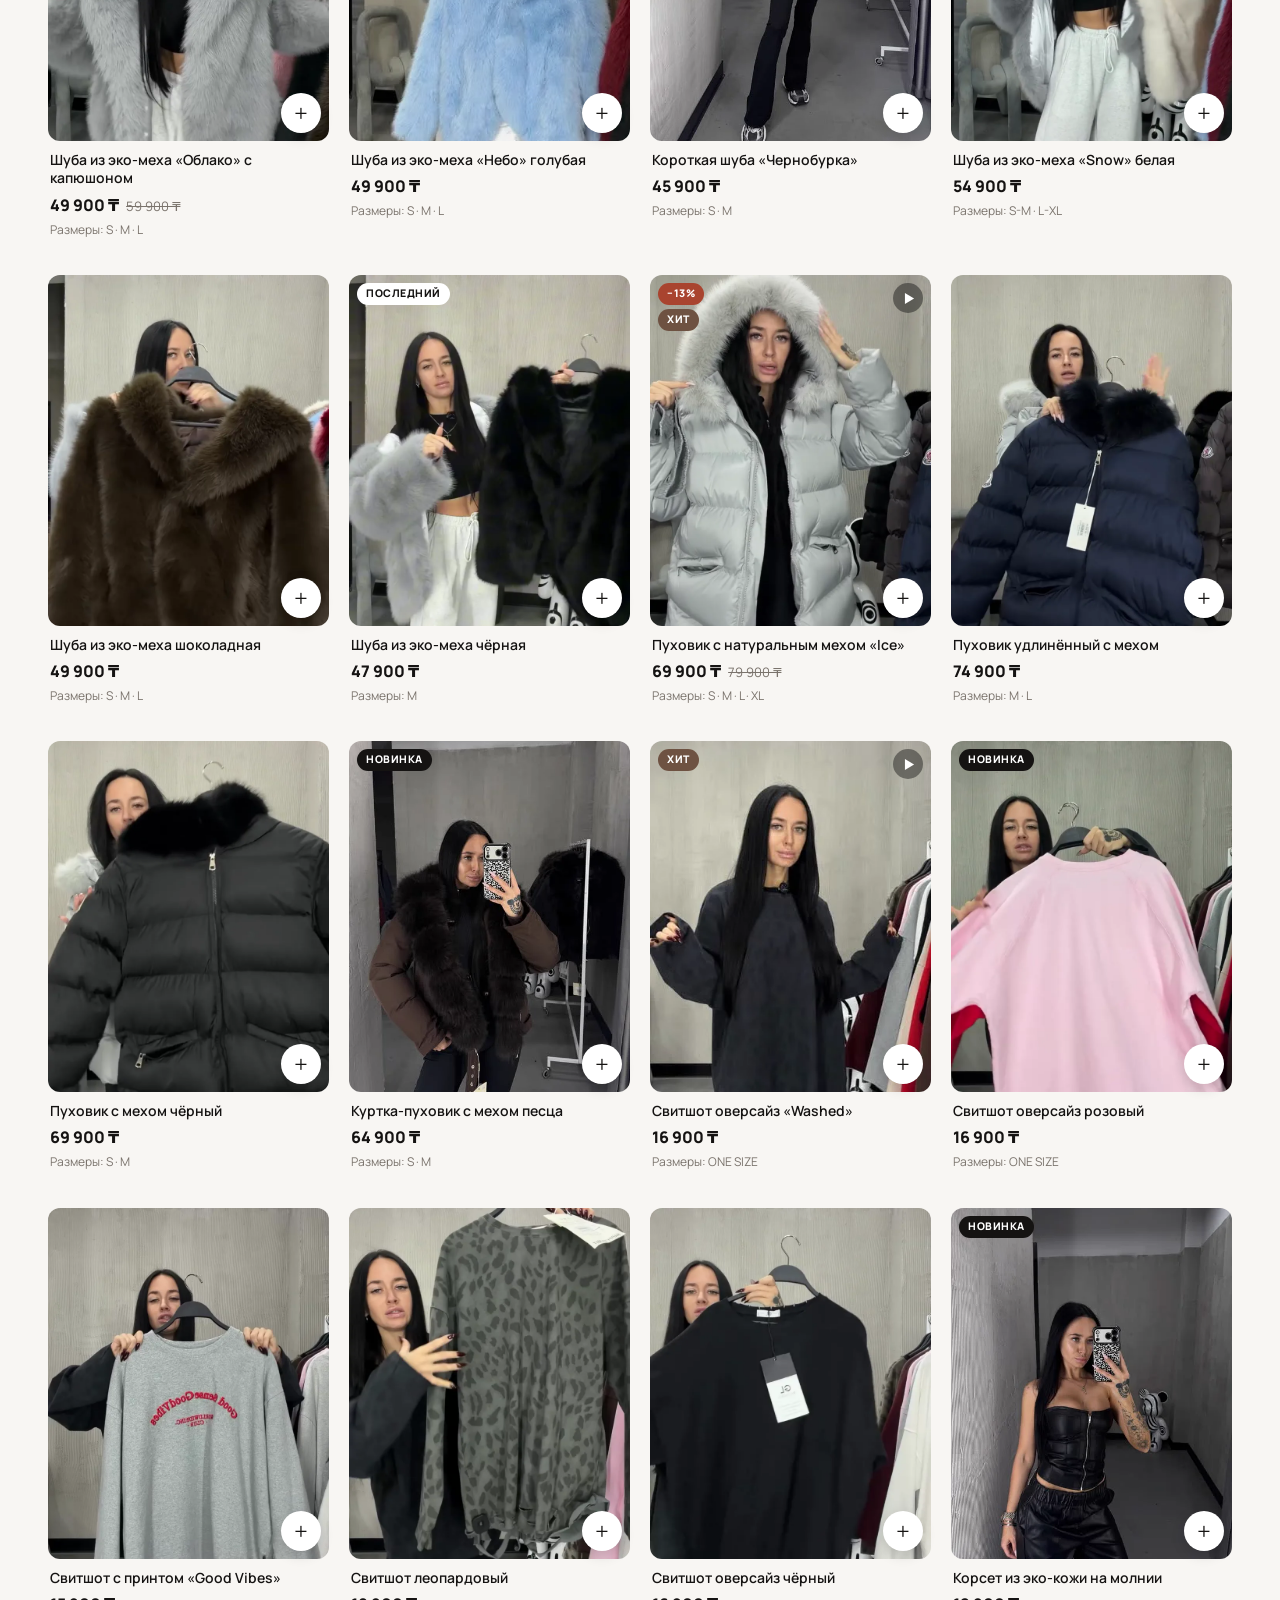
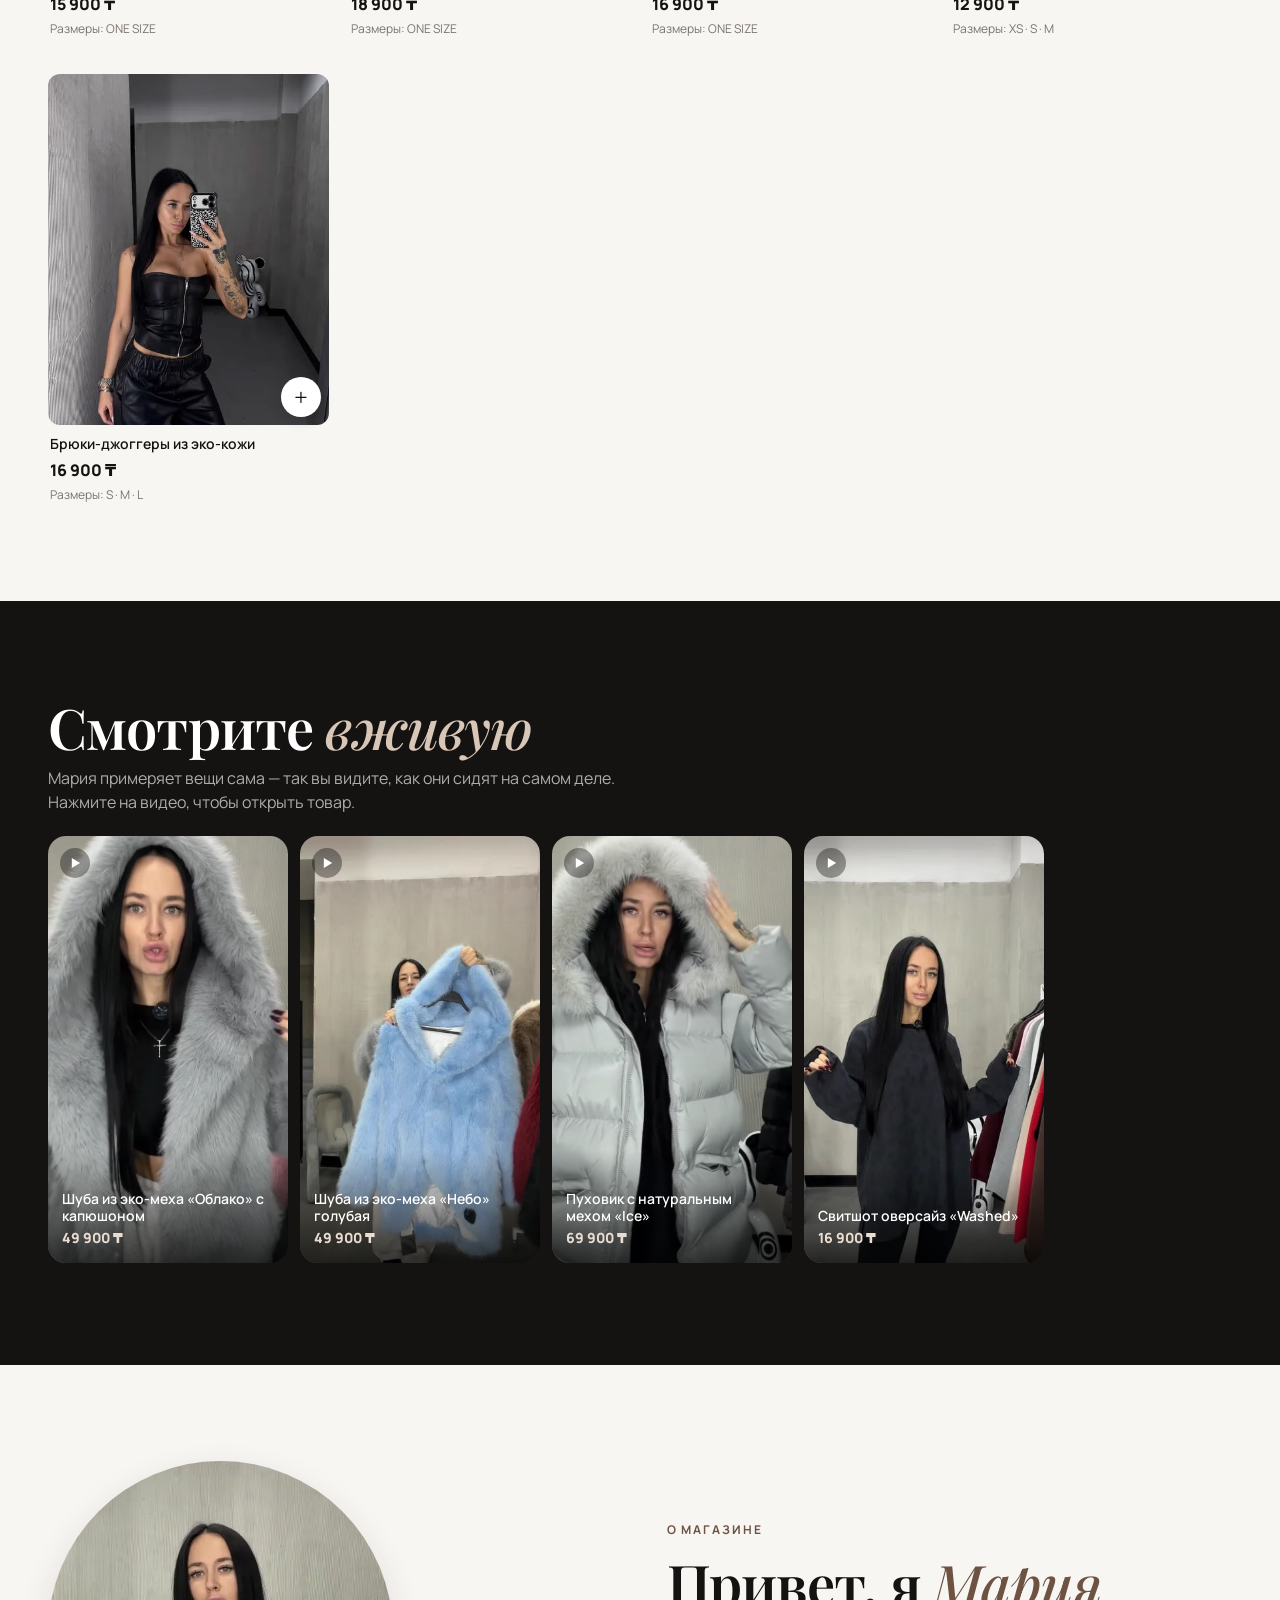
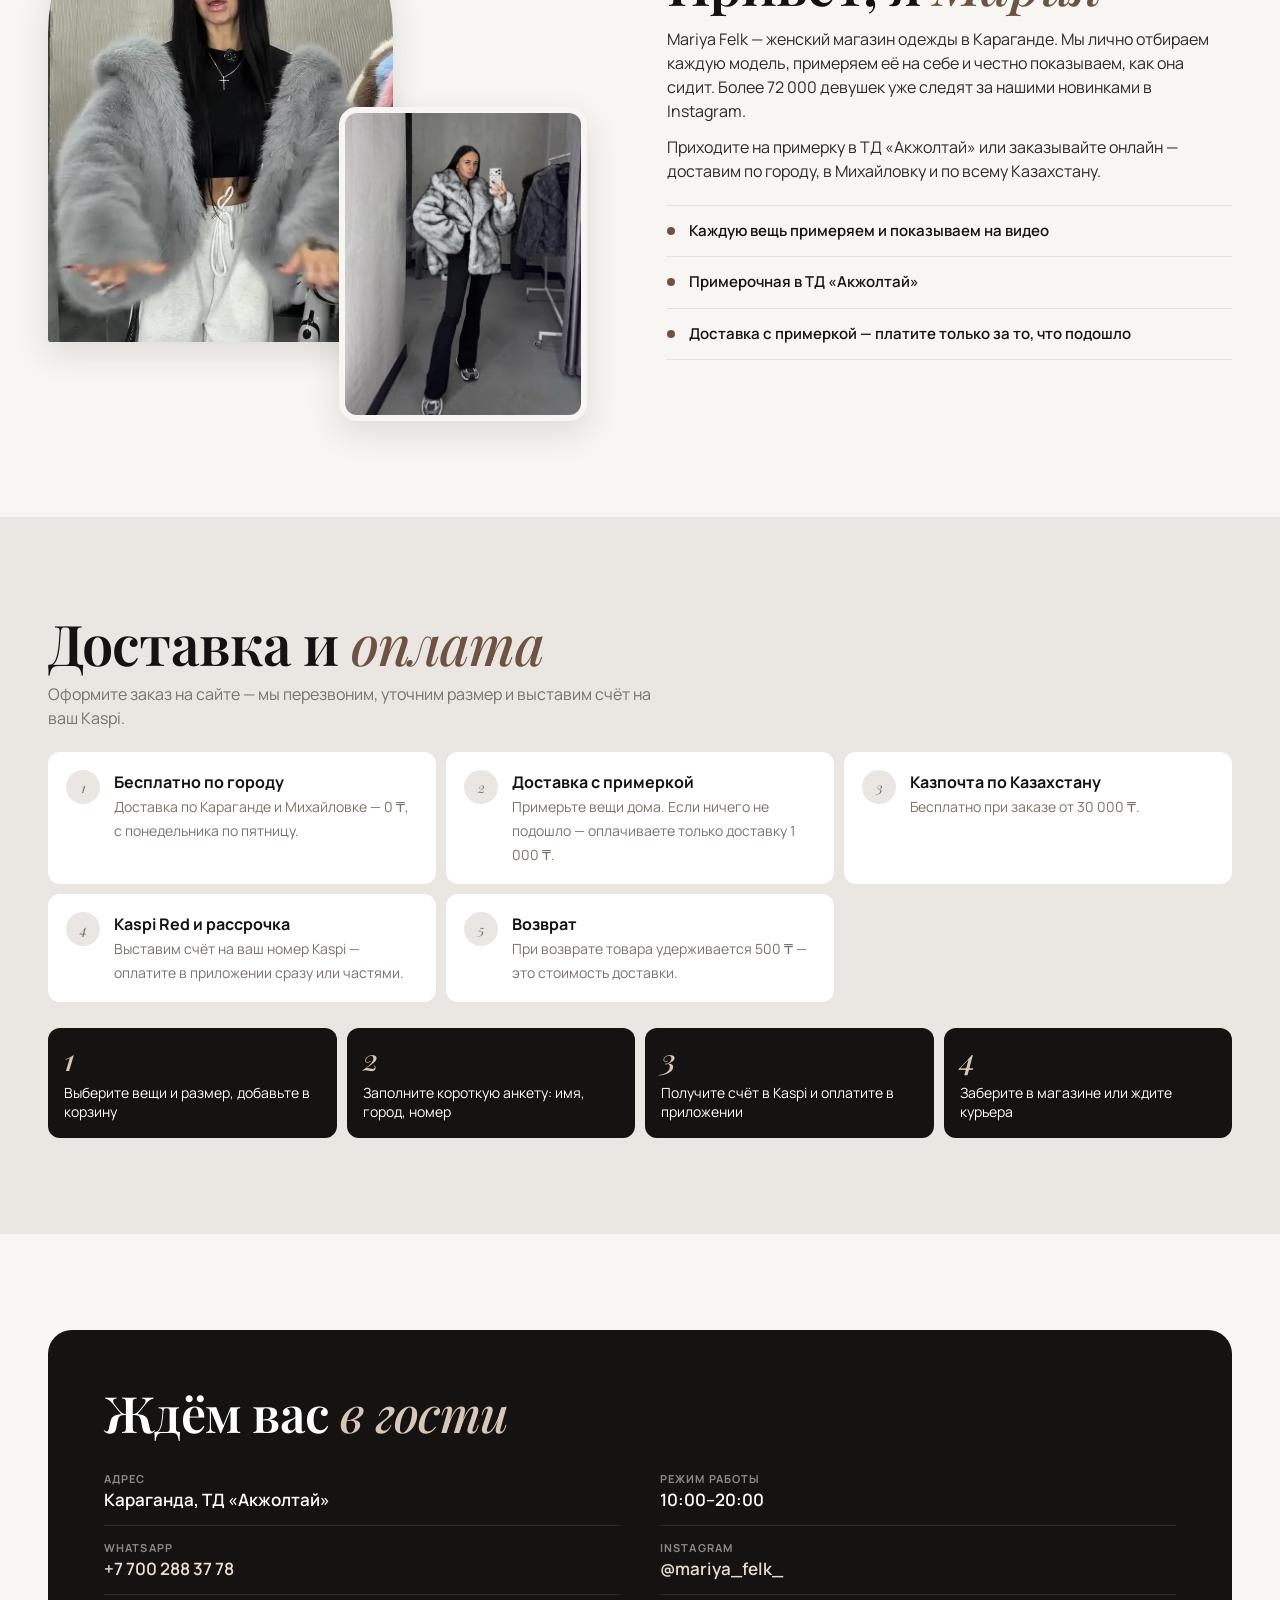
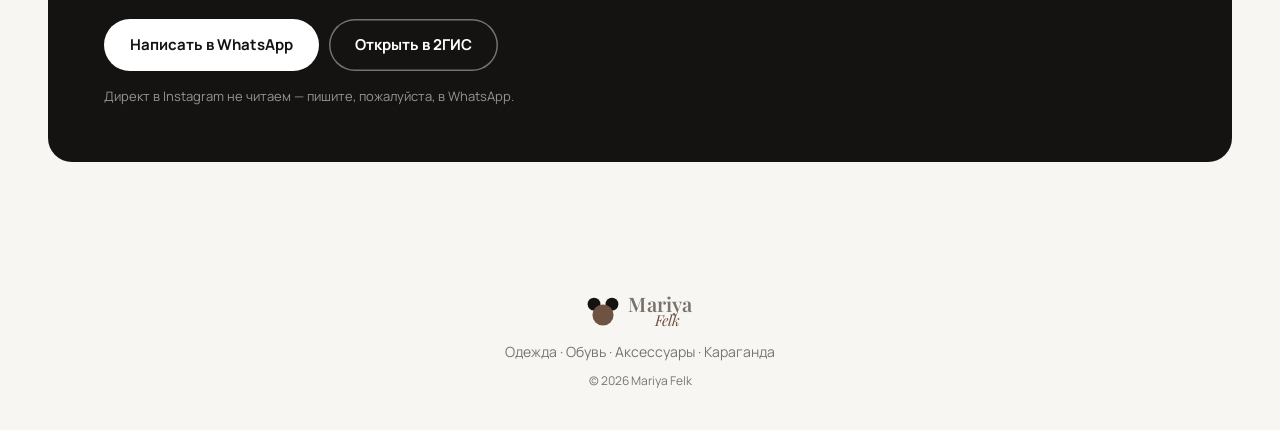
==== commit 8085a897: "Новый дизайн: палитра бетон/какао, главный экран с фото на весь экран, меньше Микки Co-Authored-By: " ====
--- a/index.html
+++ b/index.html
@@ -5,15 +5,15 @@
 <meta name="viewport" content="width=device-width, initial-scale=1, viewport-fit=cover">
 <title>Mariya Felk — женская одежда в Караганде</title>
 <meta name="description" content="Mariya Felk — женский магазин одежды, обуви и аксессуаров в Караганде, ТД «Акжолтай». Шубы, пуховики, свитшоты. Доставка, Kaspi Red, рассрочка.">
-<meta name="theme-color" content="#F7D3DF">
+<meta name="theme-color" content="#EDEAE6">
 <meta property="og:title" content="Mariya Felk — женская одежда в Караганде">
 <meta property="og:description" content="Шубы, пуховики, оверсайз. Бесплатная доставка по городу, Kaspi Red и рассрочка.">
 <meta property="og:image" content="media/p/coat-grey2.webp">
-<link rel="icon" href="data:image/svg+xml,%3Csvg xmlns='http://www.w3.org/2000/svg' viewBox='0 0 100 90'%3E%3Ccircle cx='22' cy='22' r='20' fill='%23111'/%3E%3Ccircle cx='78' cy='22' r='20' fill='%23111'/%3E%3Ccircle cx='50' cy='56' r='33' fill='%23E8508A'/%3E%3C/svg%3E">
+<link rel="icon" href="data:image/svg+xml,%3Csvg xmlns='http://www.w3.org/2000/svg' viewBox='0 0 100 90'%3E%3Ccircle cx='22' cy='22' r='20' fill='%23111'/%3E%3Ccircle cx='78' cy='22' r='20' fill='%23111'/%3E%3Ccircle cx='50' cy='56' r='33' fill='%237A5A47'/%3E%3C/svg%3E">
 <link rel="preconnect" href="https://fonts.googleapis.com">
 <link rel="preconnect" href="https://fonts.gstatic.com" crossorigin>
 <link href="https://fonts.googleapis.com/css2?family=Manrope:wght@400;500;600;700;800&family=Playfair+Display:ital,wght@0,600;0,700;1,500;1,600&display=swap" rel="stylesheet">
-<link rel="stylesheet" href="styles.css?v=1">
+<link rel="stylesheet" href="styles.css?v=2">
 </head>
 <body>
 
@@ -44,31 +44,29 @@
 
 <main id="top">
   <!-- Главный экран -->
-  <section class="hero">
-    <div class="hero-dots" aria-hidden="true"></div>
+  <section class="hero" id="hero">
+    <div class="hero-pics" id="heroPics">
+      <figure class="on"><img src="media/p/hero-1.webp" alt="Шуба из эко-меха «Облако»" fetchpriority="high"><figcaption>Шуба «Облако» <b>49 900 ₸</b></figcaption></figure>
+      <figure><img src="media/p/hero-2.webp" alt="Пуховик с мехом «Ice»" loading="lazy"><figcaption>Пуховик «Ice» <b>69 900 ₸</b></figcaption></figure>
+      <figure><img src="media/p/hero-3.webp" alt="Свитшот оверсайз «Washed»" loading="lazy"><figcaption>Свитшот «Washed» <b>16 900 ₸</b></figcaption></figure>
+    </div>
+    <div class="hero-shade" aria-hidden="true"></div>
     <div class="wrap hero-in">
       <div class="hero-txt">
-        <p class="kicker"><span class="dot"></span> Караганда · ТД «Акжолтай»</p>
+        <p class="kicker">Караганда · ТД «Акжолтай»</p>
         <h1 id="heroTitle">Твой стиль<br><em>на каждый день</em></h1>
         <p class="hero-lead" id="heroText"></p>
         <div class="hero-btns">
-          <a href="#catalog" class="btn btn-dark">Смотреть каталог</a>
-          <a href="#" class="btn btn-ghost" id="heroWa" target="_blank" rel="noopener"><svg viewBox="0 0 24 24" class="wa-ico"><path fill="currentColor" d="M12 2a10 10 0 0 0-8.7 14.9L2 22l5.2-1.3A10 10 0 1 0 12 2Zm0 18.2a8.2 8.2 0 0 1-4.2-1.2l-.3-.2-3.1.8.8-3-.2-.3A8.2 8.2 0 1 1 12 20.2Zm4.5-6.1c-.2-.1-1.5-.7-1.7-.8-.2-.1-.4-.1-.6.1l-.8 1c-.1.2-.3.2-.5.1a6.7 6.7 0 0 1-3.3-2.9c-.2-.4.2-.4.7-1.3.1-.2 0-.3 0-.4l-.8-1.8c-.2-.5-.4-.4-.6-.4h-.5a1 1 0 0 0-.7.3 3 3 0 0 0-.9 2.2 5.2 5.2 0 0 0 1.1 2.7 11.8 11.8 0 0 0 4.5 4c1.7.7 2.3.8 3.2.6.5-.1 1.5-.6 1.7-1.2.2-.6.2-1.1.2-1.2-.1-.1-.3-.2-.5-.3Z"/></svg>Консультация</a>
+          <a href="#catalog" class="btn btn-main">Смотреть каталог</a>
+          <a href="#" class="btn btn-line" id="heroWa" target="_blank" rel="noopener"><svg viewBox="0 0 24 24" class="wa-ico"><path fill="currentColor" d="M12 2a10 10 0 0 0-8.7 14.9L2 22l5.2-1.3A10 10 0 1 0 12 2Zm0 18.2a8.2 8.2 0 0 1-4.2-1.2l-.3-.2-3.1.8.8-3-.2-.3A8.2 8.2 0 1 1 12 20.2Zm4.5-6.1c-.2-.1-1.5-.7-1.7-.8-.2-.1-.4-.1-.6.1l-.8 1c-.1.2-.3.2-.5.1a6.7 6.7 0 0 1-3.3-2.9c-.2-.4.2-.4.7-1.3.1-.2 0-.3 0-.4l-.8-1.8c-.2-.5-.4-.4-.6-.4h-.5a1 1 0 0 0-.7.3 3 3 0 0 0-.9 2.2 5.2 5.2 0 0 0 1.1 2.7 11.8 11.8 0 0 0 4.5 4c1.7.7 2.3.8 3.2.6.5-.1 1.5-.6 1.7-1.2.2-.6.2-1.1.2-1.2-.1-.1-.3-.2-.5-.3Z"/></svg>Консультация</a>
         </div>
         <ul class="hero-facts">
-          <li><b>72K+</b><span>подписчиц</span></li>
-          <li><b>0 ₸</b><span>доставка по городу</span></li>
-          <li><b>Kaspi</b><span>Red и рассрочка</span></li>
+          <li><b>72K+</b> подписчиц</li>
+          <li><b>0 ₸</b> доставка по городу</li>
+          <li><b>Kaspi</b> Red и рассрочка</li>
         </ul>
       </div>
-      <div class="hero-art">
-        <div class="mhead">
-          <span class="mear l"></span><span class="mear r"></span>
-          <div class="mface"><img src="media/p/ig05.webp" alt="Мария в шубе «Облако»" fetchpriority="high"></div>
-        </div>
-        <div class="hero-tag t1"><span>Хит сезона</span><b>Шуба «Облако»</b></div>
-        <div class="hero-tag t2"><span class="ears-mini"></span>новинки каждый день</div>
-      </div>
+      <div class="hero-dots" id="heroDots"><button class="on" aria-label="Фото 1"></button><button aria-label="Фото 2"></button><button aria-label="Фото 3"></button></div>
     </div>
   </section>
 
@@ -111,19 +109,17 @@
   <section class="sec" id="about">
     <div class="wrap about">
       <div class="about-art">
-        <div class="mhead small">
-          <span class="mear l"></span><span class="mear r"></span>
-          <div class="mface"><img src="media/p/ig07.webp" alt="Магазин Mariya Felk" loading="lazy"></div>
-        </div>
+        <div class="arch"><img src="media/p/coat-grey1.webp" alt="Мария в примерочной Mariya Felk" loading="lazy"></div>
+        <div class="arch arch-2"><img src="media/p/ig07.webp" alt="Короткая шуба в магазине" loading="lazy"></div>
       </div>
       <div class="about-txt">
         <p class="kicker"><span class="dot"></span> О магазине</p>
         <h2>Привет, я <em>Мария</em></h2>
         <div class="about-p" id="aboutText"></div>
         <ul class="perks">
-          <li><span class="perk-ico">✓</span>Каждую вещь примеряем и показываем на видео</li>
-          <li><span class="perk-ico">✓</span>Примерочная в ТД «Акжолтай»</li>
-          <li><span class="perk-ico">✓</span>Доставка с примеркой — платите только за то, что подошло</li>
+          <li><span class="perk-ico"></span>Каждую вещь примеряем и показываем на видео</li>
+          <li><span class="perk-ico"></span>Примерочная в ТД «Акжолтай»</li>
+          <li><span class="perk-ico"></span>Доставка с примеркой — платите только за то, что подошло</li>
         </ul>
       </div>
     </div>
@@ -151,8 +147,7 @@
     <div class="wrap">
       <div class="contact">
         <div class="contact-card">
-          <div class="contact-ears" aria-hidden="true"></div>
-          <h2>Ждём вас <em>в гости</em></h2>
+                    <h2>Ждём вас <em>в гости</em></h2>
           <ul class="clist">
             <li><span>Адрес</span><b id="cAddr"></b></li>
             <li><span>Режим работы</span><b id="cHours"></b></li>
@@ -233,7 +228,7 @@
 
 <div class="toast" id="toast"></div>
 
-<script src="common.js?v=1"></script>
-<script src="app.js?v=1"></script>
+<script src="common.js?v=2"></script>
+<script src="app.js?v=2"></script>
 </body>
 </html>
--- a/styles.css
+++ b/styles.css
@@ -1,20 +1,21 @@
-/* Mariya Felk — витрина */
+/* Mariya Felk — витрина. Палитра: бетон, графит, белый, какао — как в их примерочной */
 :root {
-  --pink: #E8508A;
-  --pink-d: #C93A72;
-  --pink-2: #F7D3DF;
-  --pink-3: #FDEFF4;
-  --ink: #161214;
-  --ink-2: #2A2427;
-  --muted: #776E72;
-  --line: #EEE4E8;
-  --concrete: #ECE9E7;
-  --bg: #FFFBFC;
+  --ink: #151312;
+  --ink-2: #2E2A27;
+  --muted: #7A736C;
+  --line: #E5E0DA;
+  --bg: #F8F6F3;
   --white: #fff;
-  --ok: #12B76A;
-  --r: 22px;
-  --r-s: 14px;
-  --shadow: 0 10px 30px rgba(70, 20, 40, .10);
+  --stone: #EAE6E1;     /* светлый бетон */
+  --stone-2: #D9D3CC;
+  --acc: #6E5242;       /* какао */
+  --acc-d: #533C30;
+  --acc-2: #EFE8E1;     /* песок */
+  --sale: #A9442F;
+  --ok: #2F7D57;
+  --r: 18px;
+  --r-s: 12px;
+  --shadow: 0 12px 34px rgba(30, 22, 16, .12);
   --serif: 'Playfair Display', Georgia, serif;
   --sans: 'Manrope', system-ui, -apple-system, 'Segoe UI', Roboto, sans-serif;
   --hdr: 64px;
@@ -28,206 +29,220 @@
 a { color: inherit; text-decoration: none; }
 button { font: inherit; color: inherit; cursor: pointer; border: 0; background: none; padding: 0; }
 input, select, textarea { font: inherit; color: inherit; }
-h1, h2, h3 { font-family: var(--serif); font-weight: 700; line-height: 1.08; margin: 0; letter-spacing: -.01em; }
-h1 em, h2 em { font-style: italic; font-weight: 600; color: var(--pink); }
-.wrap { width: 100%; max-width: 1200px; margin: 0 auto; padding: 0 16px; }
+h1, h2, h3 { font-family: var(--serif); font-weight: 600; line-height: 1.06; margin: 0; letter-spacing: -.015em; }
+h1 em, h2 em { font-style: italic; font-weight: 500; color: var(--acc); }
+.wrap { width: 100%; max-width: 1240px; margin: 0 auto; padding: 0 16px; }
 
 /* ---------- кнопки ---------- */
-.btn { display: inline-flex; align-items: center; justify-content: center; gap: 8px; height: 52px; padding: 0 24px; border-radius: 999px; font-weight: 700; font-size: 15px; transition: transform .15s, background .2s, box-shadow .2s; white-space: nowrap; }
+.btn { display: inline-flex; align-items: center; justify-content: center; gap: 8px; height: 52px; padding: 0 26px; border-radius: 999px; font-weight: 700; font-size: 15px; transition: transform .15s, background .2s, color .2s, box-shadow .2s; white-space: nowrap; }
 .btn:active { transform: scale(.97); }
 .btn-dark { background: var(--ink); color: #fff; }
-.btn-dark:hover { background: #000; box-shadow: 0 8px 20px rgba(0,0,0,.18); }
-.btn-pink { background: var(--pink); color: #fff; }
-.btn-pink:hover { background: var(--pink-d); }
-.btn-ghost { background: #fff; color: var(--ink); box-shadow: inset 0 0 0 1.5px var(--ink); }
-.btn-ghost:hover { background: var(--pink-3); }
+.btn-dark:hover { background: #000; }
+.btn-pink, .btn-acc { background: var(--acc); color: #fff; }
+.btn-pink:hover, .btn-acc:hover { background: var(--acc-d); }
+.btn-ghost { background: transparent; color: var(--ink); box-shadow: inset 0 0 0 1.5px var(--ink); }
+.btn-ghost:hover { background: var(--ink); color: #fff; }
+.btn-main { background: #fff; color: var(--ink); }
+.btn-main:hover { background: var(--acc-2); }
+.btn-line { background: rgba(255,255,255,.08); color: #fff; box-shadow: inset 0 0 0 1.5px rgba(255,255,255,.75); backdrop-filter: blur(6px); -webkit-backdrop-filter: blur(6px); }
+.btn-line:hover { background: rgba(255,255,255,.2); }
 .btn-wide { flex: 1; }
 .btn[disabled] { opacity: .45; pointer-events: none; }
 .wa-ico { width: 20px; height: 20px; }
 
 /* ---------- верх ---------- */
-.notice { background: var(--ink); color: #fff; text-align: center; font-size: 12px; font-weight: 600; padding: 8px 16px; letter-spacing: .01em; }
-.hdr { position: sticky; top: 0; z-index: 40; background: rgba(255, 251, 252, .88); backdrop-filter: saturate(1.4) blur(14px); -webkit-backdrop-filter: saturate(1.4) blur(14px); border-bottom: 1px solid transparent; transition: border-color .2s; }
-.hdr.scrolled { border-color: var(--line); }
+.notice { position: relative; z-index: 41; background: var(--ink); color: rgba(255,255,255,.88); text-align: center; font-size: 12px; font-weight: 600; padding: 8px 16px; letter-spacing: .04em; }
+.hdr { position: sticky; top: 0; z-index: 40; color: var(--ink); background: rgba(248, 246, 243, .9); backdrop-filter: saturate(1.3) blur(14px); -webkit-backdrop-filter: saturate(1.3) blur(14px); border-bottom: 1px solid var(--line); transition: background .3s, color .3s, border-color .3s; }
+.hdr.over { background: transparent; border-color: transparent; backdrop-filter: none; -webkit-backdrop-filter: none; color: #fff; }
+.hdr.over .logo-ears circle { fill: #fff; }
+.hdr.over .logo-ears circle:last-child { fill: var(--stone-2); }
+.hdr.over .logo-txt i { color: var(--stone); }
+.hdr.over .cart-count { border-color: transparent; }
 .hdr-in { height: var(--hdr); display: flex; align-items: center; gap: 16px; }
-.hdr-nav { display: none; gap: 28px; margin: 0 auto; font-weight: 600; font-size: 15px; }
-.hdr-nav a { position: relative; }
-.hdr-nav a::after { content: ''; position: absolute; left: 0; right: 0; bottom: -4px; height: 2px; background: var(--pink); transform: scaleX(0); transition: transform .2s; border-radius: 2px; }
+.hdr-nav { display: none; gap: 30px; margin: 0 auto; font-weight: 600; font-size: 14px; letter-spacing: .02em; }
+.hdr-nav a { position: relative; opacity: .85; }
+.hdr-nav a:hover { opacity: 1; }
+.hdr-nav a::after { content: ''; position: absolute; left: 0; right: 0; bottom: -5px; height: 1.5px; background: currentColor; transform: scaleX(0); transition: transform .2s; }
 .hdr-nav a:hover::after { transform: scaleX(1); }
-.hdr-act { display: flex; gap: 6px; margin-left: auto; }
+.hdr-act { display: flex; gap: 4px; margin-left: auto; }
 .ibtn { width: 44px; height: 44px; border-radius: 50%; display: grid; place-items: center; position: relative; transition: background .2s; }
-.ibtn:hover { background: var(--pink-3); }
-.ibtn svg { width: 23px; height: 23px; }
-.cart-count { position: absolute; top: 3px; right: 1px; min-width: 20px; height: 20px; padding: 0 5px; border-radius: 10px; background: var(--pink); color: #fff; font-size: 11px; font-weight: 800; display: grid; place-items: center; border: 2px solid var(--bg); }
+.ibtn:hover { background: rgba(127,127,127,.14); }
+.ibtn svg { width: 22px; height: 22px; }
+.cart-count { position: absolute; top: 3px; right: 1px; min-width: 20px; height: 20px; padding: 0 5px; border-radius: 10px; background: var(--acc); color: #fff; font-size: 11px; font-weight: 800; display: grid; place-items: center; border: 2px solid var(--bg); }
 .cart-count.bump { animation: bump .4s; }
 @keyframes bump { 40% { transform: scale(1.35); } }
-.search { border-top: 1px solid var(--line); padding: 10px 0; }
+.search { padding: 10px 0; background: var(--bg); color: var(--ink); border-top: 1px solid var(--line); }
 .search .wrap { display: flex; gap: 8px; }
 .search input { flex: 1; height: 46px; border-radius: 999px; border: 1.5px solid var(--line); background: #fff; padding: 0 18px; outline: none; font-size: 16px; }
-.search input:focus { border-color: var(--pink); }
-.search-x { width: 46px; height: 46px; border-radius: 50%; background: var(--pink-3); font-size: 15px; }
+.search input:focus { border-color: var(--acc); }
+.search-x { width: 46px; height: 46px; border-radius: 50%; background: var(--stone); font-size: 15px; }
 
 /* логотип */
 .logo { display: inline-flex; align-items: center; gap: 9px; }
-.logo-ears { width: 34px; height: 31px; }
-.logo-ears circle { fill: var(--ink); }
-.logo-ears circle:last-child { fill: var(--pink); }
+.logo-ears { width: 32px; height: 29px; }
+.logo-ears circle { fill: var(--ink); transition: fill .3s; }
+.logo-ears circle:last-child { fill: var(--acc); }
 .logo-txt { display: flex; flex-direction: column; line-height: .95; }
-.logo-txt b { font-family: var(--serif); font-size: 20px; font-weight: 700; letter-spacing: .01em; }
-.logo-txt i { font-family: var(--serif); font-style: italic; font-size: 15px; color: var(--pink); margin-left: 14px; }
+.logo-txt b { font-family: var(--serif); font-size: 20px; font-weight: 600; letter-spacing: .01em; }
+.logo-txt i { font-family: var(--serif); font-style: italic; font-size: 15px; color: var(--acc); margin-left: 14px; transition: color .3s; }
 .logo-light .logo-ears circle { fill: #fff; }
-.logo-light .logo-ears circle:last-child { fill: var(--pink); }
+.logo-light .logo-ears circle:last-child { fill: var(--stone-2); }
 .logo-light .logo-txt b { color: #fff; }
 
-/* ---------- главный экран ---------- */
-.hero { position: relative; background: linear-gradient(180deg, var(--pink-3) 0%, var(--pink-2) 100%); overflow: hidden; padding: 28px 0 44px; }
-.hero-dots { position: absolute; inset: 0; background-image: radial-gradient(rgba(232, 80, 138, .16) 2.5px, transparent 3px); background-size: 26px 26px; mask-image: linear-gradient(180deg, transparent, #000 40%, #000 70%, transparent); -webkit-mask-image: linear-gradient(180deg, transparent, #000 40%, #000 70%, transparent); }
-.hero-in { position: relative; display: grid; gap: 30px; }
-.kicker { display: inline-flex; align-items: center; gap: 8px; font-size: 13px; font-weight: 700; letter-spacing: .04em; text-transform: uppercase; color: var(--ink-2); margin: 0 0 14px; }
-.dot { width: 8px; height: 8px; border-radius: 50%; background: var(--pink); box-shadow: 0 0 0 4px rgba(232,80,138,.2); }
-.hero h1 { font-size: clamp(40px, 11vw, 76px); }
-.hero-lead { font-size: 16px; color: var(--ink-2); margin: 16px 0 24px; max-width: 520px; }
+/* ---------- главный экран (телефон: фото во весь экран) ---------- */
+.hero { position: relative; margin-top: calc(-1 * var(--hdr)); height: calc(100svh - 33px); min-height: 600px; max-height: 900px; overflow: hidden; background: #3a3633; color: #fff; }
+.hero-pics { position: absolute; inset: 0; margin: 0; }
+.hero-pics figure { position: absolute; inset: 0; margin: 0; opacity: 0; transition: opacity 1.2s ease; }
+.hero-pics figure.on { opacity: 1; }
+.hero-pics img { width: 100%; height: 100%; object-fit: cover; object-position: 50% 22%; transform: scale(1.06); transition: transform 7s ease-out; }
+.hero-pics figure.on img { transform: scale(1); }
+.hero-pics figcaption { position: absolute; right: 16px; top: calc(var(--hdr) + 14px); z-index: 3; background: rgba(21,19,18,.42); backdrop-filter: blur(8px); -webkit-backdrop-filter: blur(8px); color: #fff; font-size: 12px; font-weight: 600; padding: 7px 12px; border-radius: 999px; cursor: pointer; }
+.hero-pics figcaption b { margin-left: 4px; }
+.hero-shade { position: absolute; inset: 0; background: linear-gradient(180deg, rgba(0,0,0,.35) 0%, rgba(0,0,0,0) 22%, rgba(0,0,0,0) 38%, rgba(18,14,12,.82) 78%, rgba(18,14,12,.92) 100%); pointer-events: none; }
+.hero-in { position: relative; z-index: 2; height: 100%; display: flex; flex-direction: column; justify-content: flex-end; padding-bottom: 26px; pointer-events: none; }
+.hero-in > * { pointer-events: auto; }
+.kicker { font-size: 12px; font-weight: 700; letter-spacing: .16em; text-transform: uppercase; margin: 0 0 14px; opacity: .85; }
+.hero h1 { font-size: clamp(44px, 12.5vw, 84px); }
+.hero h1 em { color: #E9DDD2; }
+.hero-lead { font-size: 15px; margin: 14px 0 22px; max-width: 500px; opacity: .88; }
 .hero-btns { display: flex; flex-wrap: wrap; gap: 10px; }
 .hero-btns .btn { flex: 1 1 auto; }
-.hero-facts { list-style: none; padding: 0; margin: 26px 0 0; display: grid; grid-template-columns: repeat(3, 1fr); gap: 8px; }
-.hero-facts li { background: rgba(255,255,255,.7); border-radius: 16px; padding: 12px 10px; text-align: center; }
-.hero-facts b { display: block; font-family: var(--serif); font-size: 22px; }
-.hero-facts span { font-size: 12px; color: var(--muted); line-height: 1.25; display: block; }
-.hero-art { position: relative; padding: 46px 0 6px; display: grid; place-items: center; order: -1; }
-
-/* голова с ушками — рамка для фото */
-.mhead { position: relative; width: min(62vw, 400px); aspect-ratio: 1; }
-.mhead .mface { position: absolute; inset: 0; border-radius: 50%; overflow: hidden; border: 6px solid #fff; box-shadow: var(--shadow); background: var(--concrete); z-index: 2; }
-.mhead .mface img { width: 100%; height: 100%; object-fit: cover; object-position: 50% 18%; }
-.mear { position: absolute; width: 44%; aspect-ratio: 1; border-radius: 50%; background: var(--ink); top: -24%; z-index: 1; }
-.mear.l { left: -14%; }
-.mear.r { right: -14%; }
-.hero .mear { animation: earL 6s ease-in-out infinite; transform-origin: 80% 90%; }
-.hero .mear.r { animation-name: earR; transform-origin: 20% 90%; }
-@keyframes earL { 0%, 100% { transform: rotate(0); } 50% { transform: rotate(-5deg); } }
-@keyframes earR { 0%, 100% { transform: rotate(0); } 50% { transform: rotate(5deg); } }
-.hero-tag { position: absolute; z-index: 3; background: #fff; border-radius: 16px; padding: 10px 14px; box-shadow: var(--shadow); font-size: 12px; line-height: 1.3; }
-.hero-tag span { color: var(--muted); display: block; }
-.hero-tag b { font-size: 14px; }
-.hero-tag.t1 { left: 0; bottom: 14%; animation: float 5s ease-in-out infinite; }
-.hero-tag.t2 { right: 0; bottom: 2%; display: flex; align-items: center; gap: 8px; font-weight: 700; background: var(--ink); color: #fff; animation: float 5s 1.2s ease-in-out infinite; }
-.ears-mini { width: 18px; height: 16px; background: no-repeat center/contain url("data:image/svg+xml,%3Csvg xmlns='http://www.w3.org/2000/svg' viewBox='0 0 100 90'%3E%3Ccircle cx='22' cy='22' r='20' fill='%23E8508A'/%3E%3Ccircle cx='78' cy='22' r='20' fill='%23E8508A'/%3E%3Ccircle cx='50' cy='56' r='33' fill='%23fff'/%3E%3C/svg%3E"); }
-@keyframes float { 50% { transform: translateY(-8px); } }
+@media (max-width: 639px) {
+  .hero h1 { font-size: clamp(36px, 10.4vw, 48px); }
+  .hero-lead { display: none; }
+  .hero .kicker { margin-bottom: 10px; }
+  .hero-btns { flex-wrap: nowrap; margin-top: 20px; }
+  .hero-btns .btn { flex: 1 1 0; min-width: 0; padding: 0 12px; font-size: 14px; height: 50px; }
+  .hero-facts { margin-top: 16px; font-size: 12px; gap: 4px 14px; }
+}
+.hero-facts { list-style: none; padding: 0; margin: 22px 0 0; display: flex; flex-wrap: wrap; gap: 6px 18px; font-size: 13px; opacity: .85; }
+.hero-facts li { display: flex; align-items: baseline; gap: 5px; }
+.hero-facts b { font-weight: 800; }
+.hero-dots { display: flex; gap: 6px; margin-top: 20px; }
+.hero-dots button { width: 28px; height: 3px; border-radius: 2px; background: rgba(255,255,255,.35); position: relative; overflow: hidden; }
+.hero-dots button.on::after { content: ''; position: absolute; inset: 0; background: #fff; animation: prog 5s linear forwards; transform-origin: left; }
+@keyframes prog { from { transform: scaleX(0); } }
 
 /* бегущая строка */
-.ticker { background: var(--ink); color: #fff; overflow: hidden; padding: 13px 0; white-space: nowrap; }
-.ticker-in { display: inline-flex; gap: 28px; animation: tick 30s linear infinite; font-family: var(--serif); font-style: italic; font-size: 19px; }
-.ticker-in span { display: inline-flex; align-items: center; gap: 28px; }
-.ticker-in svg { width: 22px; height: 20px; fill: var(--pink); }
+.ticker { background: var(--stone); color: var(--ink); overflow: hidden; padding: 14px 0; white-space: nowrap; border-bottom: 1px solid var(--line); }
+.ticker-in { display: inline-flex; animation: tick 40s linear infinite; font-family: var(--serif); font-style: italic; font-size: 18px; }
+.ticker-in span { display: inline-flex; align-items: center; }
+.ticker-in i { font-style: normal; color: var(--acc); margin: 0 22px; font-size: 10px; }
 @keyframes tick { to { transform: translateX(-50%); } }
 
 /* ---------- секции ---------- */
-.sec { padding: 52px 0; }
+.sec { padding: 56px 0; }
 .sec-head { margin-bottom: 22px; }
-.sec-head h2 { font-size: clamp(32px, 8vw, 52px); }
+.sec-head h2 { font-size: clamp(34px, 8.5vw, 56px); }
 .sec-sub { color: var(--muted); margin: 10px 0 0; max-width: 620px; }
-.sec-head.light .sec-sub { color: rgba(255,255,255,.7); }
+.sec-head.light .sec-sub { color: rgba(255,255,255,.65); }
 .sec-dark { background: var(--ink); color: #fff; }
-.sec-pink { background: var(--pink-3); }
+.sec-dark h2 em { color: #D8C6B7; }
+.sec-pink, .sec-stone { background: var(--stone); }
 
 /* категории */
-.cats-bar { position: sticky; top: var(--hdr); z-index: 30; background: rgba(255, 251, 252, .94); backdrop-filter: blur(10px); -webkit-backdrop-filter: blur(10px); padding: 10px 0; }
+.cats-bar { position: sticky; top: var(--hdr); z-index: 30; background: rgba(248, 246, 243, .94); backdrop-filter: blur(10px); -webkit-backdrop-filter: blur(10px); padding: 10px 0; }
 .cats { display: flex; gap: 8px; overflow-x: auto; scrollbar-width: none; margin: 0 -16px; padding: 0 16px; scroll-snap-type: x proximity; }
 .cats::-webkit-scrollbar { display: none; }
-.cat { flex: none; display: inline-flex; align-items: center; gap: 8px; height: 44px; padding: 0 16px 0 8px; border-radius: 999px; background: #fff; box-shadow: inset 0 0 0 1.5px var(--line); font-weight: 700; font-size: 14px; scroll-snap-align: start; transition: background .2s, color .2s, box-shadow .2s; }
-.cat .ci { width: 30px; height: 30px; border-radius: 50%; background: var(--pink-3); display: grid; place-items: center; color: var(--pink-d); }
-.cat .ico { width: 18px; height: 18px; }
+.cat { flex: none; display: inline-flex; align-items: center; gap: 8px; height: 42px; padding: 0 16px 0 8px; border-radius: 999px; background: #fff; box-shadow: inset 0 0 0 1px var(--line); font-weight: 600; font-size: 14px; scroll-snap-align: start; transition: background .2s, color .2s, box-shadow .2s; }
+.cat .ci { width: 28px; height: 28px; border-radius: 50%; background: var(--stone); display: grid; place-items: center; color: var(--ink-2); }
+.cat .ico { width: 17px; height: 17px; }
 .cat small { color: var(--muted); font-weight: 600; }
 .cat.on { background: var(--ink); color: #fff; box-shadow: none; }
-.cat.on .ci { background: var(--pink); color: #fff; }
-.cat.on small { color: rgba(255,255,255,.6); }
+.cat.on .ci { background: rgba(255,255,255,.14); color: #fff; }
+.cat.on small { color: rgba(255,255,255,.55); }
 
 /* баннеры акций */
 .promos { display: grid; gap: 12px; margin: 14px 0 6px; }
-.promo { display: grid; grid-template-columns: 1fr 120px; align-items: center; gap: 12px; border-radius: var(--r); padding: 18px; background: linear-gradient(120deg, var(--pink) 0%, #F28BB0 100%); color: #fff; position: relative; overflow: hidden; }
-.promo::after { content: ''; position: absolute; right: -30px; top: -40px; width: 150px; height: 135px; opacity: .14; background: no-repeat center/contain url("data:image/svg+xml,%3Csvg xmlns='http://www.w3.org/2000/svg' viewBox='0 0 100 90'%3E%3Ccircle cx='22' cy='22' r='20' fill='%23fff'/%3E%3Ccircle cx='78' cy='22' r='20' fill='%23fff'/%3E%3Ccircle cx='50' cy='56' r='33' fill='%23fff'/%3E%3C/svg%3E"); }
-.promo b { font-family: var(--serif); font-size: 21px; line-height: 1.15; display: block; }
-.promo p { margin: 6px 0 0; font-size: 14px; opacity: .92; }
-.promo .pct { display: inline-block; background: #fff; color: var(--pink-d); font-weight: 800; border-radius: 999px; padding: 2px 10px; font-size: 13px; margin-bottom: 6px; }
-.promo img { width: 120px; height: 120px; object-fit: cover; border-radius: 16px; position: relative; z-index: 1; }
+.promo { display: grid; grid-template-columns: 1fr 110px; align-items: center; gap: 14px; border-radius: var(--r); padding: 18px; background: var(--ink); color: #fff; position: relative; overflow: hidden; }
+.promo b { font-family: var(--serif); font-weight: 600; font-size: 21px; line-height: 1.15; display: block; }
+.promo p { margin: 6px 0 0; font-size: 14px; opacity: .78; }
+.promo .pct { display: inline-block; background: var(--sale); color: #fff; font-weight: 800; border-radius: 999px; padding: 2px 10px; font-size: 13px; margin-bottom: 8px; }
+.promo img { width: 110px; height: 130px; object-fit: cover; border-radius: 12px; }
 .promo.noimg { grid-template-columns: 1fr; }
-.promo.dark { background: linear-gradient(120deg, var(--ink) 0%, #3a2a31 100%); }
+.promo.dark { background: var(--acc); }
 
 .sortbar { display: flex; align-items: center; justify-content: space-between; gap: 10px; margin: 16px 0 12px; font-size: 14px; color: var(--muted); }
 .sort { display: flex; align-items: center; gap: 6px; }
 .sort span { display: none; }
-.sort select { height: 38px; border-radius: 999px; border: 1.5px solid var(--line); background: #fff; padding: 0 12px; font-weight: 600; font-size: 14px; color: var(--ink); outline: none; }
+.sort select { height: 38px; border-radius: 999px; border: 1px solid var(--line); background: #fff; padding: 0 12px; font-weight: 600; font-size: 14px; color: var(--ink); outline: none; }
 
 /* сетка товаров */
-.grid { display: grid; grid-template-columns: repeat(2, 1fr); gap: 18px 10px; }
+.grid { display: grid; grid-template-columns: repeat(2, 1fr); gap: 22px 10px; }
 .loading, .empty { grid-column: 1 / -1; text-align: center; color: var(--muted); padding: 40px 0; }
-.empty svg { width: 70px; height: 63px; fill: var(--pink-2); margin: 0 auto 10px; }
 .card { position: relative; container-type: inline-size; display: flex; flex-direction: column; text-align: left; animation: rise .45s both; }
 @keyframes rise { from { opacity: 0; transform: translateY(14px); } }
-.card-img { position: relative; aspect-ratio: 4 / 5; border-radius: var(--r-s); overflow: hidden; background: var(--concrete); }
-.card-img img, .card-img video { width: 100%; height: 100%; object-fit: cover; transition: transform .5s, opacity .3s; }
+.card-img { position: relative; aspect-ratio: 4 / 5; border-radius: var(--r-s); overflow: hidden; background: var(--stone); }
+.card-img img, .card-img video { width: 100%; height: 100%; object-fit: cover; transition: transform .6s, opacity .3s; }
 .card:hover .card-img img { transform: scale(1.04); }
 .card-img video { position: absolute; inset: 0; opacity: 0; }
 .card-img video.on { opacity: 1; }
 .badges { position: absolute; top: 8px; left: 8px; display: flex; flex-direction: column; gap: 4px; align-items: flex-start; z-index: 2; }
-.badge { background: #fff; color: var(--ink); font-size: 11px; font-weight: 800; border-radius: 999px; padding: 3px 9px; text-transform: uppercase; letter-spacing: .03em; }
+.badge { background: #fff; color: var(--ink); font-size: 10.5px; font-weight: 800; border-radius: 999px; padding: 3px 9px; text-transform: uppercase; letter-spacing: .05em; }
 .badge.new { background: var(--ink); color: #fff; }
-.badge.hit, .badge.sale { background: var(--pink); color: #fff; }
-.vid-badge { position: absolute; right: 8px; top: 8px; z-index: 2; width: 30px; height: 30px; border-radius: 50%; background: rgba(0,0,0,.45); backdrop-filter: blur(6px); display: grid; place-items: center; }
-.vid-badge svg { width: 12px; height: 12px; fill: #fff; margin-left: 2px; }
-.card-add { position: absolute; right: 8px; top: calc(125cqw - 48px); z-index: 2; width: 40px; height: 40px; border-radius: 50%; background: #fff; box-shadow: 0 4px 14px rgba(0,0,0,.14); display: grid; place-items: center; font-size: 24px; font-weight: 400; line-height: 1; transition: background .2s, color .2s, transform .2s; }
-.card-add:hover { background: var(--pink); color: #fff; transform: scale(1.06); }
-.card-out { position: absolute; inset: auto 0 0; background: rgba(22,18,20,.72); color: #fff; font-size: 12px; font-weight: 700; text-align: center; padding: 7px; z-index: 2; }
+.badge.hit { background: var(--acc); color: #fff; }
+.badge.sale { background: var(--sale); color: #fff; }
+.vid-badge { position: absolute; right: 8px; top: 8px; z-index: 2; width: 30px; height: 30px; border-radius: 50%; background: rgba(0,0,0,.4); backdrop-filter: blur(6px); display: grid; place-items: center; }
+.vid-badge svg { width: 11px; height: 11px; fill: #fff; margin-left: 2px; }
+.card-add { position: absolute; right: 8px; top: calc(125cqw - 48px); z-index: 2; width: 40px; height: 40px; border-radius: 50%; background: #fff; box-shadow: 0 4px 14px rgba(0,0,0,.14); display: grid; place-items: center; font-size: 24px; font-weight: 300; line-height: 1; transition: background .2s, color .2s, transform .2s; }
+.card-add:hover { background: var(--ink); color: #fff; transform: scale(1.06); }
+.card-out { position: absolute; inset: auto 0 0; background: rgba(21,19,18,.72); color: #fff; font-size: 12px; font-weight: 700; text-align: center; padding: 7px; z-index: 2; }
 .card-b { padding: 10px 2px 0; }
 .card-name { font-size: 14px; font-weight: 600; line-height: 1.3; display: -webkit-box; -webkit-line-clamp: 2; -webkit-box-orient: vertical; overflow: hidden; }
 .card-price { margin-top: 5px; display: flex; align-items: baseline; gap: 7px; flex-wrap: wrap; }
 .card-price b { font-size: 16px; font-weight: 800; }
 .card-price s { color: var(--muted); font-size: 13px; }
-.card-price .off { color: var(--pink); font-weight: 800; font-size: 13px; }
-.card-sz { margin-top: 5px; font-size: 12px; color: var(--muted); white-space: nowrap; overflow: hidden; text-overflow: ellipsis; }
+.card-sz { margin-top: 4px; font-size: 12px; color: var(--muted); white-space: nowrap; overflow: hidden; text-overflow: ellipsis; }
 
 /* видео-лента */
 .reels { display: flex; gap: 12px; overflow-x: auto; padding: 0 16px 6px; scroll-snap-type: x mandatory; scrollbar-width: none; }
 .reels::-webkit-scrollbar { display: none; }
-.reel { flex: none; width: 62vw; max-width: 260px; aspect-ratio: 9 / 16; border-radius: var(--r); overflow: hidden; position: relative; background: #2a2427; scroll-snap-align: center; text-align: left; }
+.reel { flex: none; width: 62vw; max-width: 260px; aspect-ratio: 9 / 16; border-radius: var(--r); overflow: hidden; position: relative; background: #2a2624; scroll-snap-align: center; text-align: left; }
 .reel video { width: 100%; height: 100%; object-fit: cover; }
 .reel-cap { position: absolute; inset: auto 0 0; padding: 40px 14px 14px; background: linear-gradient(transparent, rgba(0,0,0,.75)); color: #fff; }
-.reel-cap b { display: block; font-size: 14px; line-height: 1.25; }
-.reel-cap span { font-size: 14px; color: var(--pink-2); font-weight: 800; }
-.reel-ears { position: absolute; top: 12px; left: 12px; width: 30px; height: 27px; fill: #fff; opacity: .9; }
+.reel-cap b { display: block; font-size: 14px; line-height: 1.25; font-weight: 600; }
+.reel-cap span { font-size: 14px; color: #E9DDD2; font-weight: 800; }
+.reel-play { position: absolute; top: 12px; left: 12px; width: 30px; height: 30px; border-radius: 50%; background: rgba(0,0,0,.35); display: grid; place-items: center; }
+.reel-play svg { width: 10px; height: 10px; fill: #fff; margin-left: 2px; }
 
 /* о магазине */
 .about { display: grid; gap: 40px; align-items: center; }
-.about-art { display: grid; place-items: center; padding-top: 50px; }
-.mhead.small { width: min(70vw, 360px); }
-.mhead.small .mear { background: var(--pink); }
-.about-txt h2 { font-size: clamp(34px, 8vw, 52px); margin-bottom: 14px; }
+.about-art { position: relative; height: min(118vw, 520px); }
+.arch { position: absolute; left: 0; top: 0; width: 64%; height: 86%; border-radius: 999px 999px 18px 18px; overflow: hidden; background: var(--stone); box-shadow: var(--shadow); }
+.arch img { width: 100%; height: 100%; object-fit: cover; }
+.arch-2 { left: auto; top: auto; right: 0; bottom: 0; width: 46%; height: 56%; border: 6px solid var(--bg); border-radius: 18px; }
+.about-txt h2 { font-size: clamp(36px, 8.5vw, 56px); margin-bottom: 14px; }
+.about-txt .kicker { color: var(--acc); opacity: 1; }
+.about-txt .dot { display: none; }
 .about-p { color: var(--ink-2); }
 .about-p p { margin: 0 0 12px; }
-.perks { list-style: none; padding: 0; margin: 20px 0 0; display: grid; gap: 10px; }
-.perks li { display: flex; gap: 12px; align-items: flex-start; background: #fff; border-radius: 16px; padding: 14px; box-shadow: inset 0 0 0 1px var(--line); font-weight: 600; font-size: 15px; }
-.perk-ico { flex: none; width: 26px; height: 26px; border-radius: 50%; background: var(--pink); color: #fff; display: grid; place-items: center; font-size: 13px; }
+.perks { list-style: none; padding: 0; margin: 22px 0 0; display: grid; gap: 0; border-top: 1px solid var(--line); }
+.perks li { display: flex; gap: 14px; align-items: center; padding: 14px 0; border-bottom: 1px solid var(--line); font-weight: 600; font-size: 15px; }
+.perk-ico { flex: none; width: 8px; height: 8px; border-radius: 50%; background: var(--acc); }
 
 /* доставка */
 .dl { display: grid; gap: 10px; }
-.dl-item { background: #fff; border-radius: var(--r-s); padding: 16px 18px; display: flex; gap: 14px; align-items: flex-start; }
-.dl-item .ears { flex: none; width: 34px; height: 31px; fill: var(--pink); margin-top: 2px; }
+.dl-item { background: #fff; border-radius: var(--r-s); padding: 18px; display: flex; gap: 14px; align-items: flex-start; }
+.dl-n { flex: none; width: 34px; height: 34px; border-radius: 50%; background: var(--stone); color: var(--acc-d); display: grid; place-items: center; font-family: var(--serif); font-style: italic; font-size: 17px; }
 .dl-item b { display: block; font-size: 16px; }
 .dl-item span { color: var(--muted); font-size: 14px; }
-.steps { list-style: none; padding: 0; margin: 26px 0 0; display: grid; grid-template-columns: repeat(2, 1fr); gap: 10px; counter-reset: s; }
+.steps { list-style: none; padding: 0; margin: 26px 0 0; display: grid; grid-template-columns: repeat(2, 1fr); gap: 10px; }
 .steps li { background: var(--ink); color: #fff; border-radius: var(--r-s); padding: 16px; font-size: 14px; line-height: 1.35; }
-.steps b { display: grid; place-items: center; width: 34px; height: 34px; border-radius: 50%; background: var(--pink); font-family: var(--serif); font-size: 18px; margin-bottom: 10px; }
+.steps b { display: block; font-family: var(--serif); font-style: italic; font-weight: 500; font-size: 30px; line-height: 1; color: #D8C6B7; margin-bottom: 10px; }
 
 /* контакты */
-.contact-card { position: relative; background: var(--ink); color: #fff; border-radius: 28px; padding: 36px 20px 24px; overflow: hidden; }
-.contact-ears { position: absolute; right: -40px; top: -30px; width: 200px; height: 180px; opacity: .1; background: no-repeat center/contain url("data:image/svg+xml,%3Csvg xmlns='http://www.w3.org/2000/svg' viewBox='0 0 100 90'%3E%3Ccircle cx='22' cy='22' r='20' fill='%23fff'/%3E%3Ccircle cx='78' cy='22' r='20' fill='%23fff'/%3E%3Ccircle cx='50' cy='56' r='33' fill='%23fff'/%3E%3C/svg%3E"); }
-.contact-card h2 { font-size: clamp(32px, 8vw, 48px); margin-bottom: 20px; }
+.contact-card { position: relative; background: var(--ink); color: #fff; border-radius: 24px; padding: 36px 20px 24px; overflow: hidden; }
+.contact-card h2 { font-size: clamp(34px, 8.5vw, 50px); margin-bottom: 20px; }
+.contact-card h2 em { color: #D8C6B7; }
 .clist { list-style: none; padding: 0; margin: 0 0 24px; display: grid; gap: 2px; }
 .clist li { display: flex; flex-direction: column; padding: 12px 0; border-bottom: 1px solid rgba(255,255,255,.1); }
-.clist span { font-size: 12px; text-transform: uppercase; letter-spacing: .06em; color: rgba(255,255,255,.5); font-weight: 700; }
+.clist span { font-size: 11px; text-transform: uppercase; letter-spacing: .1em; color: rgba(255,255,255,.5); font-weight: 700; }
 .clist b, .clist a { font-size: 17px; font-weight: 600; }
-.clist a { color: var(--pink-2); }
-.contact-card .btn-ghost { background: transparent; color: #fff; box-shadow: inset 0 0 0 1.5px rgba(255,255,255,.4); }
+.clist a { color: #E9DDD2; }
+.contact-card .btn-pink { background: #fff; color: var(--ink); }
+.contact-card .btn-pink:hover { background: var(--acc-2); }
+.contact-card .btn-ghost { color: #fff; box-shadow: inset 0 0 0 1.5px rgba(255,255,255,.4); }
+.contact-card .btn-ghost:hover { background: rgba(255,255,255,.1); }
 .note { font-size: 13px; color: rgba(255,255,255,.55); margin: 16px 0 0; }
 
 .ftr { padding: 36px 0 110px; text-align: center; color: var(--muted); font-size: 14px; }
@@ -236,25 +251,23 @@
 .ftr-small { font-size: 12px; }
 
 /* плавающая корзина */
-.cartbar { position: fixed; z-index: 45; left: 12px; right: 12px; bottom: calc(12px + env(safe-area-inset-bottom)); height: 58px; border-radius: 999px; background: var(--ink); color: #fff; display: flex; align-items: center; gap: 12px; padding: 0 8px 0 8px; box-shadow: 0 12px 30px rgba(0,0,0,.25); animation: up .3s; }
-.cartbar[hidden] { display: none; }
+.cartbar { position: fixed; z-index: 45; left: 12px; right: 12px; bottom: calc(12px + env(safe-area-inset-bottom)); height: 58px; border-radius: 999px; background: var(--ink); color: #fff; display: flex; align-items: center; gap: 12px; padding: 0 8px; box-shadow: 0 12px 30px rgba(0,0,0,.25); animation: up .3s; }
 @keyframes up { from { transform: translateY(100px); } }
-.cartbar-n { width: 42px; height: 42px; border-radius: 50%; background: var(--pink); display: grid; place-items: center; font-weight: 800; }
+.cartbar-n { width: 42px; height: 42px; border-radius: 50%; background: #fff; color: var(--ink); display: grid; place-items: center; font-weight: 800; }
 .cartbar-t { font-weight: 700; }
 .cartbar b { margin-left: auto; padding-right: 14px; font-size: 16px; }
 
 /* ---------- модальные окна ---------- */
 .modal, .drawer { position: fixed; inset: 0; z-index: 60; }
-.modal[hidden], .drawer[hidden] { display: none; }
-.modal-bg { position: absolute; inset: 0; background: rgba(22, 18, 20, .55); animation: fade .25s; }
+.modal-bg { position: absolute; inset: 0; background: rgba(21, 19, 18, .55); animation: fade .25s; }
 @keyframes fade { from { opacity: 0; } }
-.modal-box { position: absolute; left: 0; right: 0; bottom: 0; max-height: 94vh; max-height: 94dvh; background: #fff; border-radius: 26px 26px 0 0; overflow-y: auto; overscroll-behavior: contain; animation: sheet .32s cubic-bezier(.2,.8,.2,1); }
+.modal-box { position: absolute; left: 0; right: 0; bottom: 0; max-height: 94vh; max-height: 94dvh; background: #fff; border-radius: 22px 22px 0 0; overflow-y: auto; overscroll-behavior: contain; animation: sheet .32s cubic-bezier(.2,.8,.2,1); }
 @keyframes sheet { from { transform: translateY(100%); } }
 .modal-x { position: absolute; top: 12px; right: 12px; z-index: 5; width: 40px; height: 40px; border-radius: 50%; background: rgba(255,255,255,.92); box-shadow: 0 2px 10px rgba(0,0,0,.12); font-size: 15px; display: grid; place-items: center; }
-.modal-x.static { position: static; box-shadow: none; background: var(--pink-3); }
+.modal-x.static { position: static; box-shadow: none; background: var(--stone); }
 
 /* карточка товара */
-.pm-media { position: relative; background: var(--concrete); }
+.pm-media { position: relative; background: var(--stone); }
 .gal { display: flex; overflow-x: auto; scroll-snap-type: x mandatory; scrollbar-width: none; aspect-ratio: 4 / 5; max-height: 66vh; }
 .gal::-webkit-scrollbar { display: none; }
 .gal > div { flex: none; width: 100%; height: 100%; scroll-snap-align: start; position: relative; }
@@ -262,88 +275,85 @@
 .gal .vmute { position: absolute; right: 12px; bottom: 34px; width: 40px; height: 40px; border-radius: 50%; background: rgba(0,0,0,.5); color: #fff; display: grid; place-items: center; font-size: 16px; }
 .gal .vlabel { position: absolute; left: 12px; bottom: 34px; background: rgba(0,0,0,.5); color: #fff; border-radius: 999px; padding: 4px 12px; font-size: 12px; font-weight: 700; }
 .gal-dots { position: absolute; left: 0; right: 0; bottom: 12px; display: flex; justify-content: center; gap: 6px; pointer-events: none; }
-.gal-dots i { width: 7px; height: 7px; border-radius: 4px; background: rgba(255,255,255,.6); transition: width .2s, background .2s; }
+.gal-dots i { width: 7px; height: 7px; border-radius: 4px; background: rgba(255,255,255,.55); transition: width .2s, background .2s; }
 .gal-dots i.on { width: 20px; background: #fff; }
-.gal-dots i.v { background: rgba(232,80,138,.8); }
 .gal-nav { display: none; position: absolute; top: 50%; transform: translateY(-50%); width: 44px; height: 44px; border-radius: 50%; background: rgba(255,255,255,.9); font-size: 26px; line-height: 1; }
 .gal-nav.prev { left: 12px; }
 .gal-nav.next { right: 12px; }
 .pm-info { padding: 20px 16px 30px; }
-.pm-tags { display: flex; gap: 6px; margin-bottom: 8px; }
+.pm-tags { display: flex; gap: 6px; margin-bottom: 8px; flex-wrap: wrap; }
 .pm-tags .badge { box-shadow: inset 0 0 0 1px var(--line); }
-.pm-info h3 { font-size: 26px; }
+.pm-info h3 { font-size: 27px; }
 .pm-color { color: var(--muted); margin: 6px 0 0; font-size: 14px; }
 .pm-price { margin: 14px 0 18px; display: flex; align-items: baseline; gap: 10px; flex-wrap: wrap; }
-.pm-price b { font-size: 28px; font-weight: 800; }
+.pm-price b { font-size: 27px; font-weight: 800; }
 .pm-price s { color: var(--muted); font-size: 17px; }
-.pm-price .off { background: var(--pink); color: #fff; border-radius: 999px; padding: 2px 10px; font-weight: 800; font-size: 13px; }
+.pm-price .off { background: var(--sale); color: #fff; border-radius: 999px; padding: 2px 10px; font-weight: 800; font-size: 13px; }
 .pm-sizes-h { display: flex; justify-content: space-between; align-items: baseline; margin-bottom: 8px; font-size: 14px; }
 .pm-sizes-h span { color: var(--muted); font-size: 13px; }
 .sizes { display: flex; flex-wrap: wrap; gap: 8px; }
-.sz { min-width: 54px; height: 46px; padding: 0 14px; border-radius: 12px; background: #fff; box-shadow: inset 0 0 0 1.5px var(--line); font-weight: 700; font-size: 14px; position: relative; transition: background .15s, box-shadow .15s; }
+.sz { min-width: 54px; height: 46px; padding: 0 14px; border-radius: 10px; background: #fff; box-shadow: inset 0 0 0 1px var(--stone-2); font-weight: 700; font-size: 14px; position: relative; transition: background .15s, box-shadow .15s; }
 .sz:hover { box-shadow: inset 0 0 0 1.5px var(--ink); }
 .sz.on { background: var(--ink); color: #fff; box-shadow: none; }
-.sz.out { color: #c3babe; background: #faf7f8; text-decoration: line-through; cursor: not-allowed; box-shadow: inset 0 0 0 1.5px #f1ebee; }
-.sz small { position: absolute; top: -7px; right: -5px; background: var(--pink); color: #fff; font-size: 10px; border-radius: 999px; padding: 1px 6px; text-decoration: none; }
+.sz.out { color: #C4BDB6; background: #FAF8F6; text-decoration: line-through; cursor: not-allowed; box-shadow: inset 0 0 0 1px #EFEAE5; }
+.sz small { position: absolute; top: -7px; right: -5px; background: var(--acc); color: #fff; font-size: 10px; border-radius: 999px; padding: 1px 6px; text-decoration: none; }
 .sizes.shake { animation: shake .4s; }
 @keyframes shake { 25% { transform: translateX(-6px); } 75% { transform: translateX(6px); } }
 .pm-buy { display: flex; gap: 10px; margin-top: 18px; }
-.qty { display: flex; align-items: center; height: 52px; border-radius: 999px; box-shadow: inset 0 0 0 1.5px var(--line); }
+.qty { display: flex; align-items: center; height: 52px; border-radius: 999px; box-shadow: inset 0 0 0 1px var(--stone-2); }
 .qty button { width: 44px; height: 52px; font-size: 22px; }
 .qty span { min-width: 22px; text-align: center; font-weight: 800; }
 .qty.sm { height: 38px; }
 .qty.sm button { width: 34px; height: 38px; font-size: 18px; }
-.pm-ask { display: block; text-align: center; margin-top: 12px; font-weight: 700; font-size: 14px; color: var(--pink-d); }
+.pm-ask { display: block; text-align: center; margin-top: 12px; font-weight: 700; font-size: 14px; color: var(--acc); }
 .pm-desc { margin-top: 20px; padding-top: 18px; border-top: 1px solid var(--line); color: var(--ink-2); font-size: 15px; }
 .pm-mini { display: grid; grid-template-columns: 1fr 1fr; gap: 8px; margin-top: 18px; }
-.pm-mini div { background: var(--pink-3); border-radius: 14px; padding: 12px; font-size: 12px; color: var(--muted); }
+.pm-mini div { background: var(--stone); border-radius: 12px; padding: 12px; font-size: 12px; color: var(--muted); }
 .pm-mini b { display: block; color: var(--ink); font-size: 15px; }
 
 /* корзина */
-.drawer-box { position: absolute; left: 0; right: 0; bottom: 0; height: 92vh; height: 92dvh; background: var(--bg); border-radius: 26px 26px 0 0; display: flex; flex-direction: column; animation: sheet .32s cubic-bezier(.2,.8,.2,1); }
+.drawer-box { position: absolute; left: 0; right: 0; bottom: 0; height: 92vh; height: 92dvh; background: var(--bg); border-radius: 22px 22px 0 0; display: flex; flex-direction: column; animation: sheet .32s cubic-bezier(.2,.8,.2,1); }
 .drawer-h { display: flex; align-items: center; gap: 10px; padding: 16px 16px 12px; border-bottom: 1px solid var(--line); }
 .drawer-h h3 { font-size: 24px; margin-right: auto; }
-.back { width: 40px; height: 40px; border-radius: 50%; background: var(--pink-3); font-size: 26px; line-height: 1; }
+.back { width: 40px; height: 40px; border-radius: 50%; background: var(--stone); font-size: 26px; line-height: 1; }
 .drawer-body { flex: 1; overflow-y: auto; padding: 14px 16px; overscroll-behavior: contain; }
 .drawer-foot { padding: 14px 16px calc(14px + env(safe-area-inset-bottom)); border-top: 1px solid var(--line); background: #fff; }
 .drawer-foot:empty { display: none; }
 .ci-row { display: grid; grid-template-columns: 78px 1fr; gap: 12px; padding: 12px 0; border-bottom: 1px solid var(--line); }
-.ci-row img { width: 78px; height: 98px; object-fit: cover; border-radius: 12px; background: var(--concrete); }
+.ci-row img { width: 78px; height: 98px; object-fit: cover; border-radius: 10px; background: var(--stone); }
 .ci-name { font-weight: 700; font-size: 14px; line-height: 1.3; }
 .ci-meta { font-size: 13px; color: var(--muted); margin-top: 3px; }
 .ci-bot { display: flex; align-items: center; justify-content: space-between; margin-top: 10px; gap: 8px; }
 .ci-bot b { font-size: 15px; }
 .ci-del { font-size: 12px; color: var(--muted); text-decoration: underline; margin-top: 6px; }
 .cart-empty { text-align: center; padding: 50px 10px; color: var(--muted); }
-.cart-empty svg { width: 110px; height: 99px; margin: 0 auto 16px; }
-.cart-empty svg circle { fill: var(--pink-2); }
-.cart-empty svg circle:last-child { fill: var(--pink-3); }
-.cart-empty b { display: block; color: var(--ink); font-size: 20px; font-family: var(--serif); margin-bottom: 6px; }
+.cart-empty svg { width: 64px; height: 64px; margin: 0 auto 16px; color: var(--stone-2); }
+.cart-empty b { display: block; color: var(--ink); font-size: 22px; font-family: var(--serif); font-weight: 600; margin-bottom: 6px; }
 .sum-row { display: flex; justify-content: space-between; align-items: baseline; margin-bottom: 4px; font-size: 14px; color: var(--muted); }
 .sum-row.total { color: var(--ink); font-size: 18px; font-weight: 800; margin: 6px 0 12px; }
-.free-hint { background: var(--pink-3); border-radius: 12px; padding: 10px 12px; font-size: 13px; margin: 10px 0 4px; }
+.free-hint { background: var(--stone); border-radius: 12px; padding: 10px 12px; font-size: 13px; margin: 10px 0 4px; }
 .drawer-foot .btn { width: 100%; }
 
 /* анкета */
 .form { display: grid; grid-template-columns: minmax(0, 1fr); gap: 14px; }
 .fld { display: grid; gap: 6px; }
 .fld > span { font-size: 13px; font-weight: 700; }
-.fld > span i { color: var(--pink); font-style: normal; }
-.inp { width: 100%; height: 52px; border-radius: 14px; border: 1.5px solid var(--line); background: #fff; padding: 0 16px; font-size: 16px; outline: none; transition: border-color .2s, box-shadow .2s; }
+.fld > span i { color: var(--sale); font-style: normal; }
+.inp { width: 100%; height: 52px; border-radius: 12px; border: 1px solid var(--stone-2); background: #fff; padding: 0 16px; font-size: 16px; outline: none; transition: border-color .2s, box-shadow .2s; }
 textarea.inp { height: 90px; padding: 12px 16px; resize: vertical; }
-.inp:focus { border-color: var(--pink); box-shadow: 0 0 0 4px rgba(232,80,138,.12); }
-.inp.err { border-color: #F04438; }
+.inp:focus { border-color: var(--ink); box-shadow: 0 0 0 4px rgba(21,19,18,.07); }
+.inp.err { border-color: #D92D20; }
 .fld small { font-size: 12px; color: var(--muted); }
 .fld .errt { color: #D92D20; font-size: 12px; font-weight: 600; }
 .chk { display: flex; gap: 10px; align-items: center; font-size: 14px; cursor: pointer; }
-.chk input { width: 20px; height: 20px; accent-color: var(--pink); }
+.chk input { width: 20px; height: 20px; accent-color: var(--ink); }
 .opts { display: grid; gap: 8px; }
-.opt { display: flex; gap: 12px; align-items: flex-start; padding: 14px; border-radius: 14px; background: #fff; box-shadow: inset 0 0 0 1.5px var(--line); cursor: pointer; }
-.opt input { margin-top: 3px; width: 18px; height: 18px; accent-color: var(--pink); flex: none; }
+.opt { display: flex; gap: 12px; align-items: flex-start; padding: 14px; border-radius: 12px; background: #fff; box-shadow: inset 0 0 0 1px var(--stone-2); cursor: pointer; }
+.opt input { margin-top: 3px; width: 18px; height: 18px; accent-color: var(--ink); flex: none; }
 .opt b { display: block; font-size: 15px; }
 .opt span { font-size: 13px; color: var(--muted); }
-.opt:has(input:checked) { box-shadow: inset 0 0 0 2px var(--pink); background: var(--pink-3); }
-.form-sum { background: #fff; border-radius: 14px; padding: 12px 14px; box-shadow: inset 0 0 0 1px var(--line); font-size: 14px; }
+.opt:has(input:checked) { box-shadow: inset 0 0 0 1.5px var(--ink); }
+.form-sum { background: #fff; border-radius: 12px; padding: 12px 14px; box-shadow: inset 0 0 0 1px var(--line); font-size: 14px; }
 .form-sum div { display: flex; justify-content: space-between; gap: 10px; padding: 3px 0; }
 .form-sum span { min-width: 0; color: var(--muted); overflow: hidden; text-overflow: ellipsis; white-space: nowrap; }
 .legal { font-size: 12px; color: var(--muted); text-align: center; margin: 10px 0 0; }
@@ -351,17 +361,14 @@
 
 /* успех */
 .done { text-align: center; padding: 30px 6px; }
-.done-ears { width: 130px; height: 117px; margin: 0 auto 18px; animation: pop .6s cubic-bezier(.2,1.6,.4,1); }
+.done-ears { width: 86px; height: 78px; margin: 0 auto 18px; animation: pop .6s cubic-bezier(.2,1.6,.4,1); }
 .done-ears circle { fill: var(--ink); }
-.done-ears circle:last-child { fill: var(--pink); }
-@keyframes pop { from { transform: scale(.3) rotate(-20deg); opacity: 0; } }
-.done h4 { font-family: var(--serif); font-size: 30px; margin: 0 0 6px; }
-.done .num { display: inline-block; background: var(--pink-3); color: var(--pink-d); border-radius: 999px; padding: 4px 14px; font-weight: 800; margin-bottom: 14px; }
+.done-ears circle:last-child { fill: var(--acc); }
+@keyframes pop { from { transform: scale(.3); opacity: 0; } }
+.done h4 { font-family: var(--serif); font-weight: 600; font-size: 30px; margin: 0 0 6px; }
+.done .num { display: inline-block; background: var(--stone); color: var(--acc-d); border-radius: 999px; padding: 4px 14px; font-weight: 800; margin-bottom: 14px; }
 .done p { color: var(--ink-2); margin: 0 auto 20px; max-width: 360px; }
 .done .btn { width: 100%; margin-top: 8px; }
-.confetti { position: fixed; inset: 0; pointer-events: none; z-index: 80; overflow: hidden; }
-.confetti i { position: absolute; top: -20px; width: 12px; height: 11px; background: no-repeat center/contain; animation: fall 2.4s linear forwards; }
-@keyframes fall { to { transform: translateY(110vh) rotate(540deg); } }
 
 .toast { position: fixed; z-index: 90; left: 50%; bottom: 90px; transform: translate(-50%, 30px); background: var(--ink); color: #fff; padding: 12px 20px; border-radius: 999px; font-weight: 700; font-size: 14px; opacity: 0; pointer-events: none; transition: opacity .25s, transform .25s; max-width: calc(100% - 32px); text-align: center; }
 .toast.show { opacity: 1; transform: translate(-50%, 0); }
@@ -369,7 +376,7 @@
 
 /* ---------- планшеты и компьютеры ---------- */
 @media (min-width: 640px) {
-  .grid { grid-template-columns: repeat(3, 1fr); gap: 26px 16px; }
+  .grid { grid-template-columns: repeat(3, 1fr); gap: 28px 16px; }
   .promos { grid-template-columns: repeat(auto-fit, minmax(320px, 1fr)); }
   .dl { grid-template-columns: repeat(2, 1fr); }
   .steps { grid-template-columns: repeat(4, 1fr); }
@@ -382,30 +389,50 @@
   .wrap { padding: 0 28px; }
   .hdr-nav { display: flex; }
   .hdr-act { margin-left: 0; }
-  .hero { padding: 60px 0 80px; }
-  .hero-in { grid-template-columns: 1.05fr 1fr; align-items: center; gap: 40px; }
-  .hero-art { order: 0; padding: 70px 0 20px; }
-  .hero-lead { font-size: 18px; }
-  .hero-facts { max-width: 480px; }
-  .sec { padding: 90px 0; }
-  .grid { grid-template-columns: repeat(4, 1fr); gap: 34px 20px; }
+  /* на компьютере: текст слева на «бетоне», три фото справа */
+  .hdr.over { color: var(--ink); }
+  .hdr.over .logo-ears circle { fill: var(--ink); }
+  .hdr.over .logo-ears circle:last-child { fill: var(--acc); }
+  .hdr.over .logo-txt i { color: var(--acc); }
+  .hero { height: min(88vh, 780px); min-height: 640px; max-height: none; background: var(--stone); color: var(--ink); }
+  .hero-shade, .hero-dots { display: none; }
+  .hero-pics { left: auto; right: max(28px, calc((100vw - 1240px) / 2 + 28px)); top: calc(var(--hdr) + 28px); bottom: 48px; width: 55%; display: grid; grid-template-columns: 1fr 1.15fr 1fr; gap: 14px; align-items: center; }
+  .hero-pics figure { position: relative; inset: auto; opacity: 1; height: 82%; border-radius: 999px 999px 16px 16px; overflow: hidden; box-shadow: var(--shadow); }
+  .hero-pics figure:nth-child(2) { height: 100%; border-radius: 16px; }
+  .hero-pics figure:nth-child(3) { height: 74%; align-self: end; margin-bottom: 4%; }
+  .hero-pics figure:first-child { align-self: start; margin-top: 4%; }
+  .hero-pics img { transform: none !important; }
+  .hero-pics figcaption { top: auto; right: 10px; left: 10px; bottom: 10px; text-align: center; font-size: 11px; padding: 6px 8px; }
+  .hero-in { justify-content: center; padding-bottom: 0; padding-top: var(--hdr); }
+  .hero-txt { max-width: 38%; }
+  .hero .kicker { color: var(--acc); opacity: 1; }
+  .hero h1 { font-size: clamp(52px, 5.2vw, 80px); }
+  .hero h1 em { color: var(--acc); }
+  .hero-lead { font-size: 17px; color: var(--ink-2); opacity: 1; }
+  .hero .btn-main { background: var(--ink); color: #fff; }
+  .hero .btn-main:hover { background: #000; }
+  .hero .btn-line { color: var(--ink); box-shadow: inset 0 0 0 1.5px var(--ink); background: transparent; backdrop-filter: none; }
+  .hero .btn-line:hover { background: var(--ink); color: #fff; }
+  .hero-facts { color: var(--ink-2); opacity: 1; margin-top: 34px; gap: 8px 26px; }
+  .sec { padding: 96px 0; }
+  .grid { grid-template-columns: repeat(4, 1fr); gap: 36px 20px; }
   .cats { margin: 0; padding: 0; flex-wrap: wrap; overflow: visible; }
-  .reels { padding: 0 max(28px, calc((100vw - 1200px) / 2 + 28px)) 6px; }
-  .about { grid-template-columns: 1fr 1.1fr; gap: 70px; }
-  .contact-card { padding: 56px; display: grid; }
+  .reels { padding: 0 max(28px, calc((100vw - 1240px) / 2 + 28px)) 6px; }
+  .about { grid-template-columns: 1fr 1.05fr; gap: 80px; }
+  .about-art { height: 560px; }
+  .contact-card { padding: 56px; }
   .contact-card .clist { grid-template-columns: 1fr 1fr; column-gap: 40px; }
   .cartbar { display: none !important; }
   .ftr { padding-bottom: 40px; }
   .dl { grid-template-columns: repeat(3, 1fr); }
-  /* модалки по центру */
-  .modal-box { position: relative; inset: auto; margin: 4vh auto; width: min(1000px, 94vw); max-height: 92vh; border-radius: 26px; display: grid; grid-template-columns: 1fr 1fr; overflow: hidden; animation: zoom .25s; }
+  .modal-box { position: relative; inset: auto; margin: 4vh auto; width: min(1000px, 94vw); max-height: 92vh; border-radius: 22px; display: grid; grid-template-columns: 1fr 1fr; overflow: hidden; animation: zoom .25s; }
   @keyframes zoom { from { opacity: 0; transform: scale(.96); } }
   .pm-media { height: 100%; }
   .gal { height: 100%; max-height: none; aspect-ratio: auto; }
   .gal-nav { display: grid; place-items: center; }
   .pm-info { overflow-y: auto; padding: 36px 34px; max-height: 92vh; }
   .pm-info h3 { font-size: 32px; }
-  .drawer-box { left: auto; top: 0; height: 100%; width: 460px; border-radius: 26px 0 0 26px; animation: side .3s cubic-bezier(.2,.8,.2,1); }
+  .drawer-box { left: auto; top: 0; height: 100%; width: 460px; border-radius: 22px 0 0 22px; animation: side .3s cubic-bezier(.2,.8,.2,1); }
   @keyframes side { from { transform: translateX(100%); } }
 }
 @media (prefers-reduced-motion: reduce) {
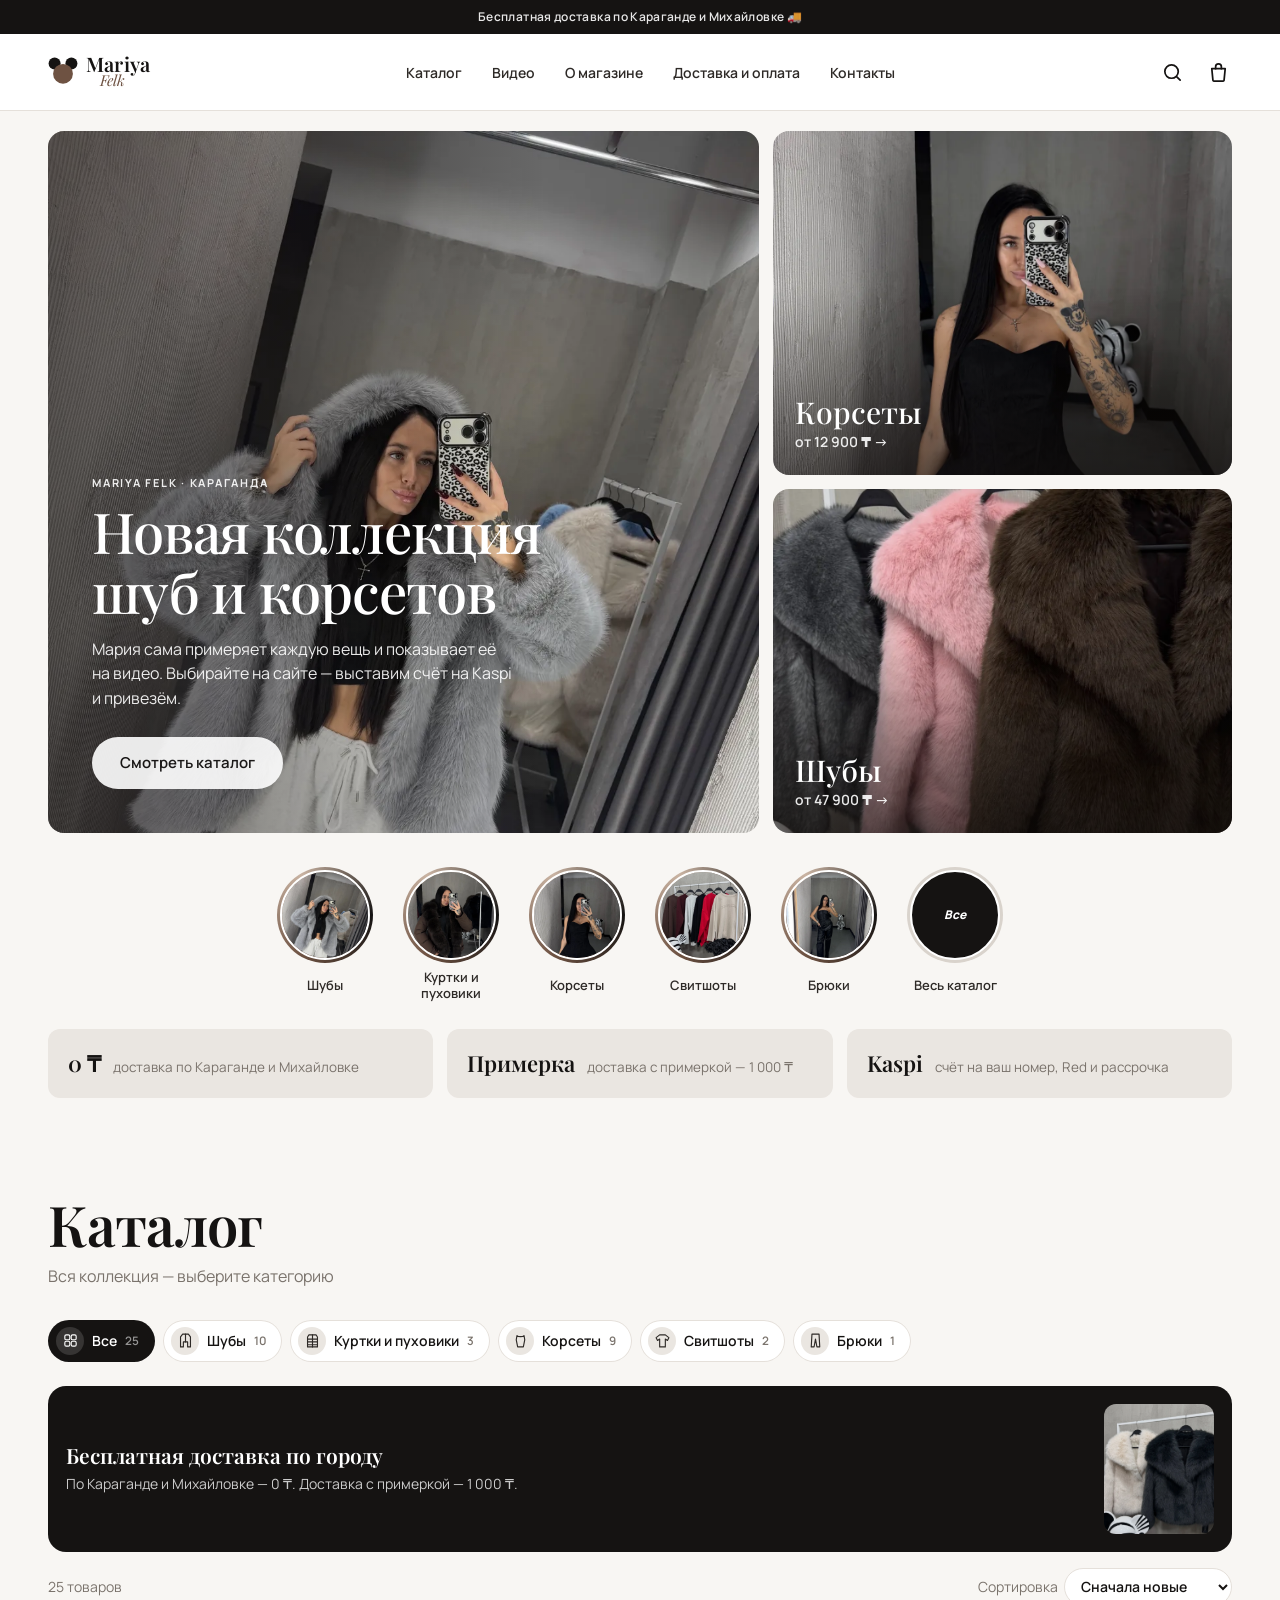
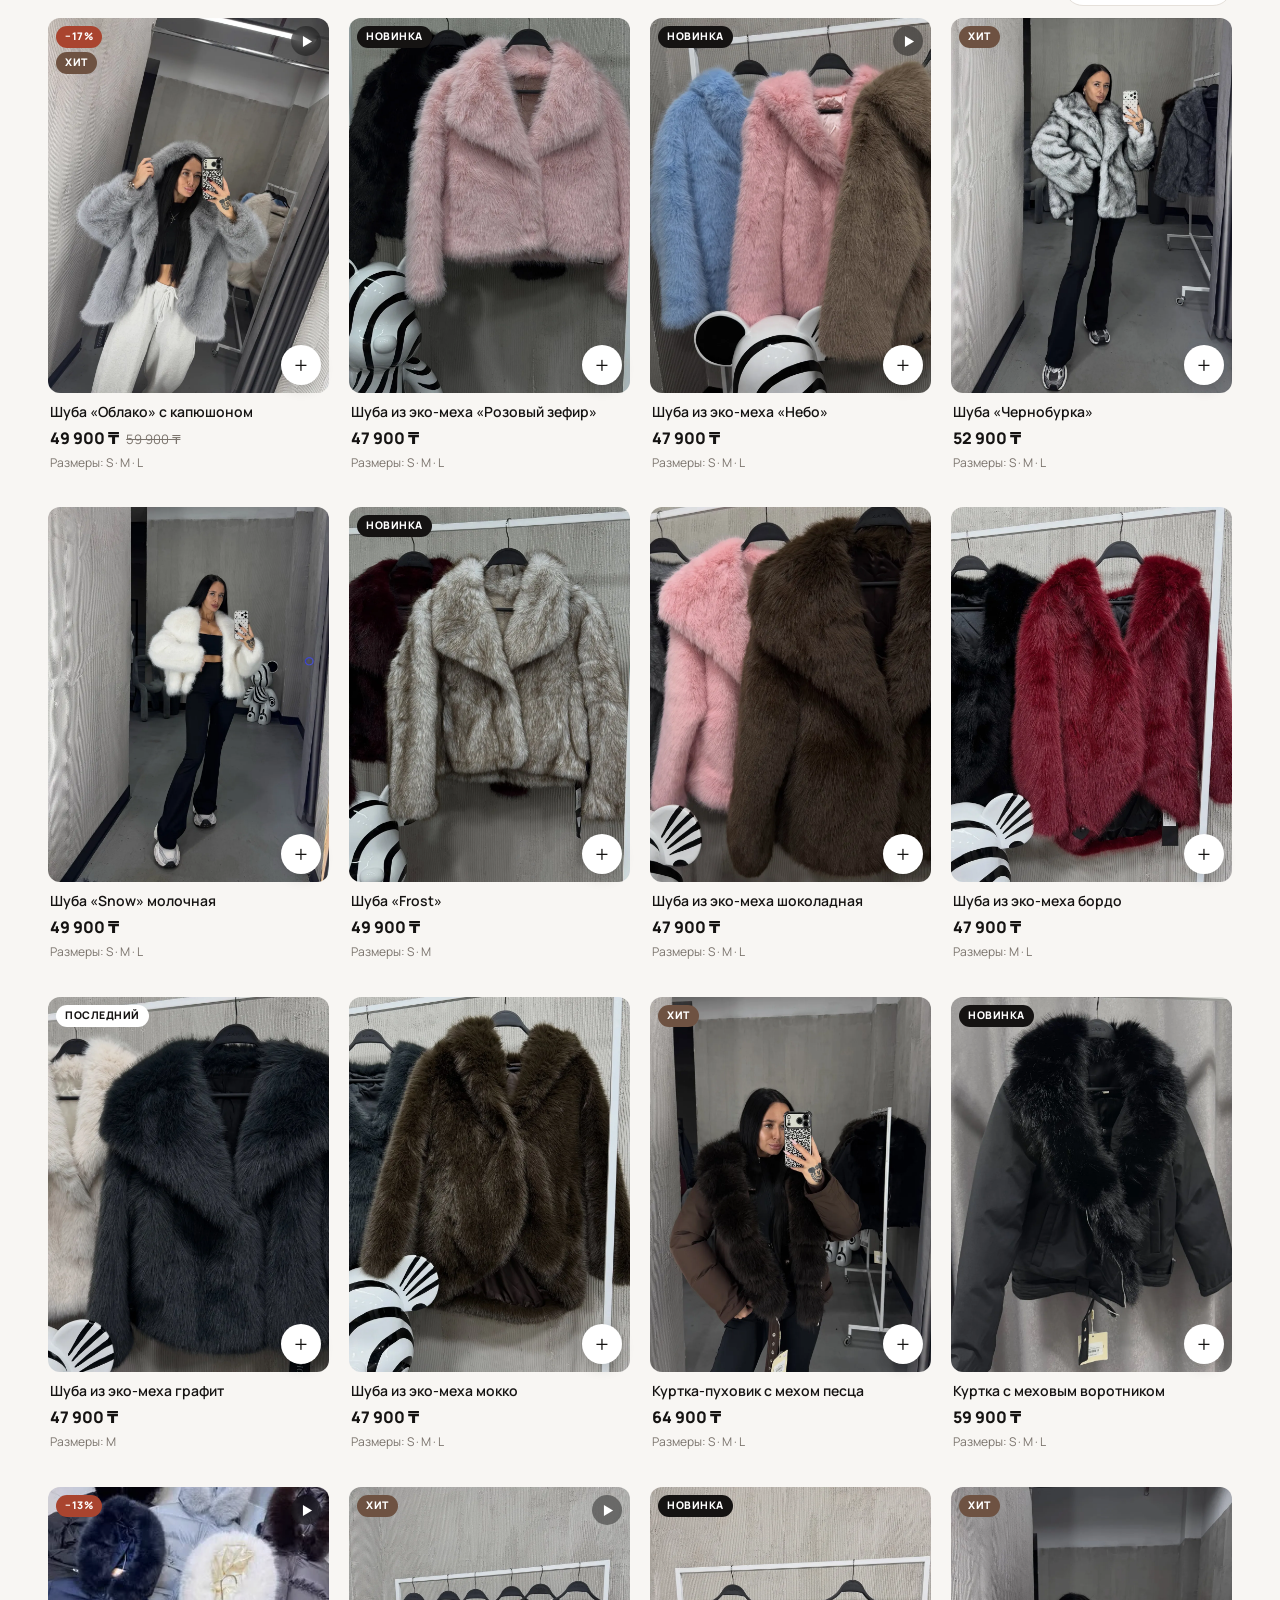
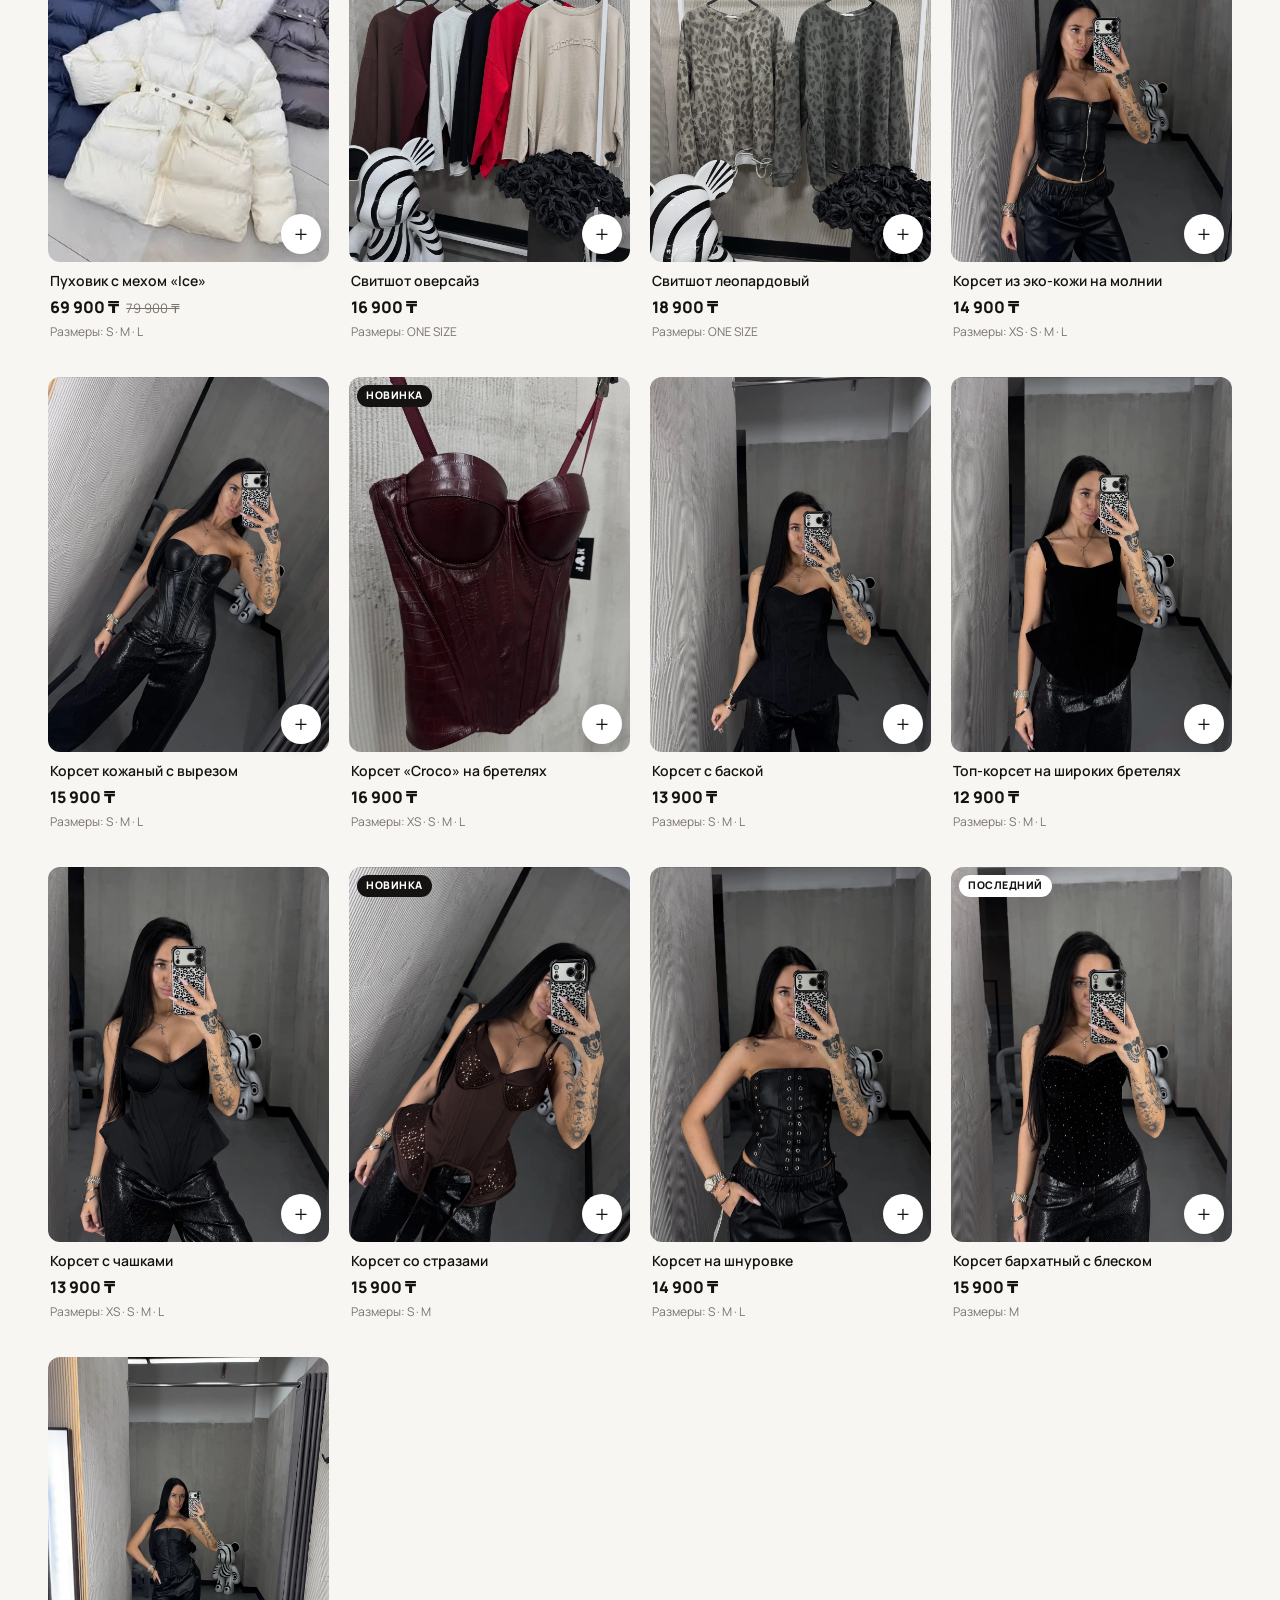
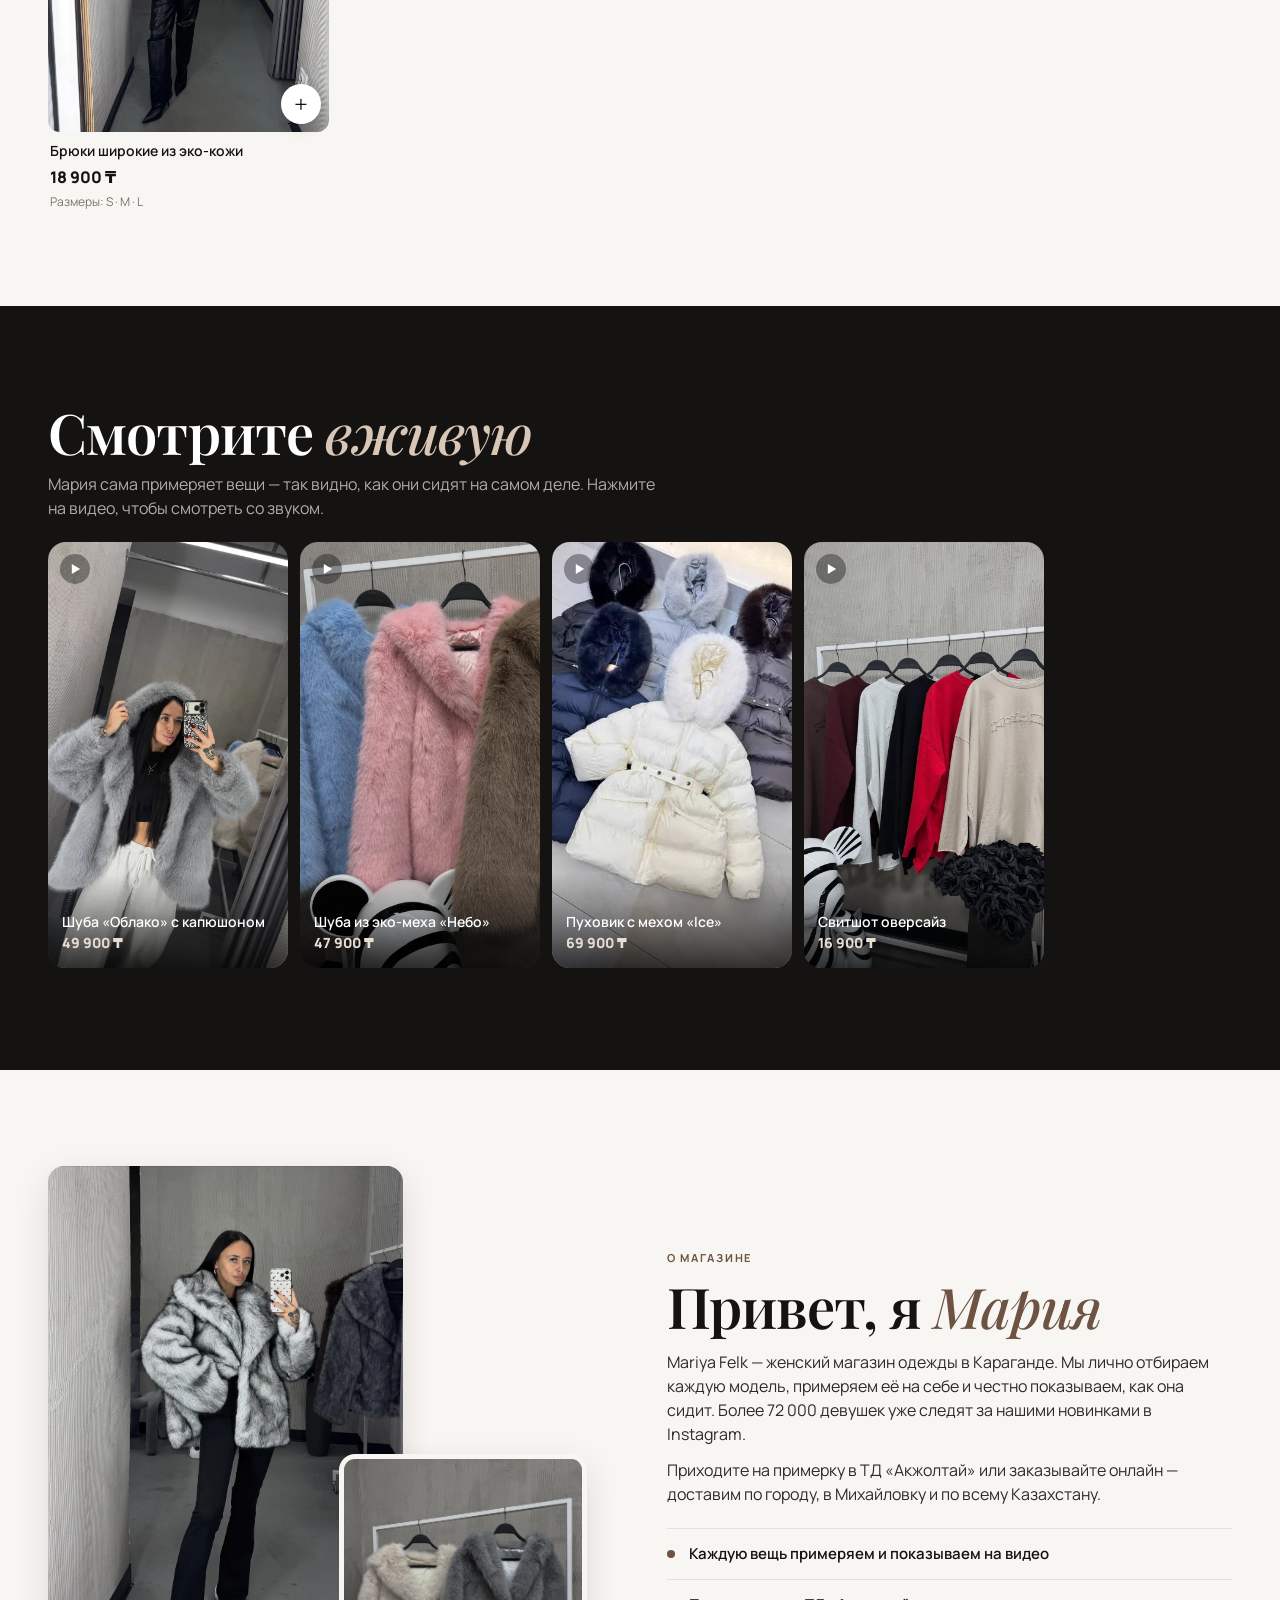
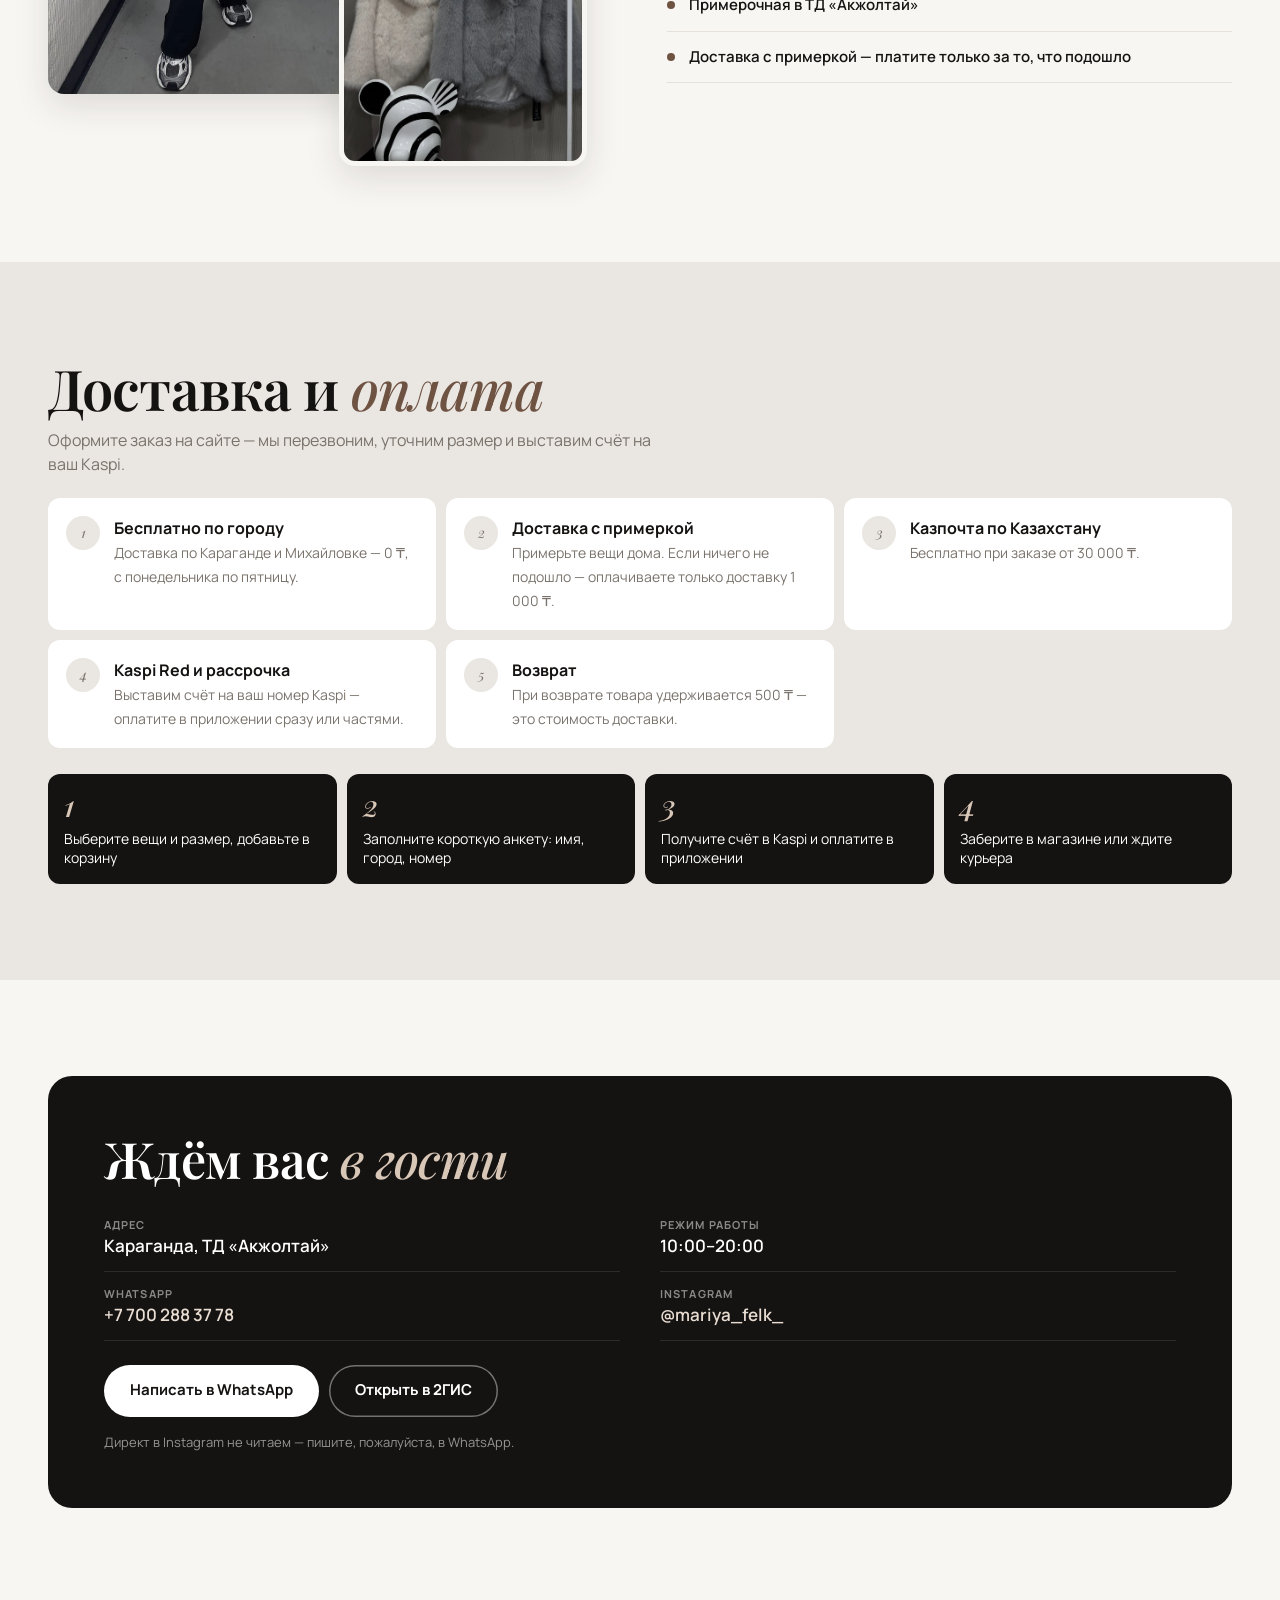
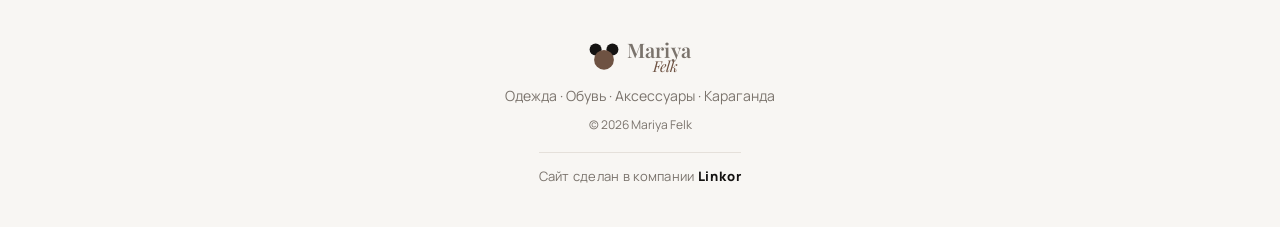
==== commit 4b43d12e: "Новый главный экран, фото в высоком качестве, видео со звуком, подпись Linkor Co-Authored-By: Claude" ====
--- a/index.html
+++ b/index.html
@@ -4,74 +4,101 @@
 <meta charset="utf-8">
 <meta name="viewport" content="width=device-width, initial-scale=1, viewport-fit=cover">
 <title>Mariya Felk — женская одежда в Караганде</title>
-<meta name="description" content="Mariya Felk — женский магазин одежды, обуви и аксессуаров в Караганде, ТД «Акжолтай». Шубы, пуховики, свитшоты. Доставка, Kaspi Red, рассрочка.">
-<meta name="theme-color" content="#EDEAE6">
+<meta name="description" content="Mariya Felk — женский магазин одежды в Караганде, ТД «Акжолтай». Шубы, куртки, корсеты, свитшоты. Доставка, Kaspi Red, рассрочка.">
+<meta name="theme-color" content="#FFFFFF">
 <meta property="og:title" content="Mariya Felk — женская одежда в Караганде">
-<meta property="og:description" content="Шубы, пуховики, оверсайз. Бесплатная доставка по городу, Kaspi Red и рассрочка.">
-<meta property="og:image" content="media/p/coat-grey2.webp">
-<link rel="icon" href="data:image/svg+xml,%3Csvg xmlns='http://www.w3.org/2000/svg' viewBox='0 0 100 90'%3E%3Ccircle cx='22' cy='22' r='20' fill='%23111'/%3E%3Ccircle cx='78' cy='22' r='20' fill='%23111'/%3E%3Ccircle cx='50' cy='56' r='33' fill='%237A5A47'/%3E%3C/svg%3E">
+<meta property="og:description" content="Шубы, корсеты, оверсайз. Бесплатная доставка по городу, Kaspi Red и рассрочка.">
+<meta property="og:image" content="media/hq/hq-a1.webp">
+<link rel="icon" href="data:image/svg+xml,%3Csvg xmlns='http://www.w3.org/2000/svg' viewBox='0 0 100 90'%3E%3Ccircle cx='22' cy='22' r='20' fill='%23111'/%3E%3Ccircle cx='78' cy='22' r='20' fill='%23111'/%3E%3Ccircle cx='50' cy='56' r='33' fill='%236E5242'/%3E%3C/svg%3E">
 <link rel="preconnect" href="https://fonts.googleapis.com">
 <link rel="preconnect" href="https://fonts.gstatic.com" crossorigin>
-<link href="https://fonts.googleapis.com/css2?family=Manrope:wght@400;500;600;700;800&family=Playfair+Display:ital,wght@0,600;0,700;1,500;1,600&display=swap" rel="stylesheet">
-<link rel="stylesheet" href="styles.css?v=2">
+<link href="https://fonts.googleapis.com/css2?family=Manrope:wght@400;500;600;700;800&family=Playfair+Display:ital,wght@0,500;0,600;1,500&display=swap" rel="stylesheet">
+<link rel="stylesheet" href="styles.css?v=3">
 </head>
 <body>
 
-<div class="notice" id="notice">Бесплатная доставка по Караганде и Михайловке 🚚</div>
+<div class="notice" id="notice">Бесплатная доставка по Караганде и Михайловке</div>
 
 <header class="hdr" id="hdr">
   <div class="wrap hdr-in">
+    <button class="ibtn menu-btn" id="menuBtn" aria-label="Меню"><svg viewBox="0 0 24 24" fill="none" stroke="currentColor" stroke-width="1.8" stroke-linecap="round"><path d="M4 7h16M4 12h16M4 17h10"/></svg></button>
     <a href="#top" class="hdr-logo" id="hdrLogo" aria-label="Mariya Felk — на главную"></a>
     <nav class="hdr-nav">
       <a href="#catalog">Каталог</a>
       <a href="#videos">Видео</a>
-      <a href="#about">О нас</a>
-      <a href="#delivery">Доставка</a>
+      <a href="#about">О магазине</a>
+      <a href="#delivery">Доставка и оплата</a>
       <a href="#contacts">Контакты</a>
     </nav>
     <div class="hdr-act">
-      <button class="ibtn" id="searchBtn" aria-label="Поиск"><svg viewBox="0 0 24 24" fill="none" stroke="currentColor" stroke-width="2" stroke-linecap="round"><circle cx="11" cy="11" r="7"/><path d="m20 20-3.5-3.5"/></svg></button>
+      <button class="ibtn" id="searchBtn" aria-label="Поиск"><svg viewBox="0 0 24 24" fill="none" stroke="currentColor" stroke-width="1.8" stroke-linecap="round"><circle cx="11" cy="11" r="7"/><path d="m20 20-3.5-3.5"/></svg></button>
       <button class="ibtn cart-btn" id="cartBtn" aria-label="Корзина">
-        <svg viewBox="0 0 24 24" fill="none" stroke="currentColor" stroke-width="2" stroke-linejoin="round"><path d="M5 8h14l-1.2 12.2a1 1 0 0 1-1 .8H7.2a1 1 0 0 1-1-.8z"/><path d="M9 8V6a3 3 0 0 1 6 0v2" stroke-linecap="round"/></svg>
+        <svg viewBox="0 0 24 24" fill="none" stroke="currentColor" stroke-width="1.8" stroke-linejoin="round"><path d="M5 8h14l-1.2 12.2a1 1 0 0 1-1 .8H7.2a1 1 0 0 1-1-.8z"/><path d="M9 8V6a3 3 0 0 1 6 0v2" stroke-linecap="round"/></svg>
         <span class="cart-count" id="cartCount" hidden>0</span>
       </button>
     </div>
   </div>
   <div class="search" id="search" hidden>
-    <div class="wrap"><input id="q" type="search" placeholder="Найти: шуба, пуховик, свитшот…" autocomplete="off"><button class="search-x" id="searchX" aria-label="Закрыть поиск">✕</button></div>
+    <div class="wrap"><input id="q" type="search" placeholder="Найти: шуба, корсет, свитшот…" autocomplete="off"><button class="search-x" id="searchX" aria-label="Закрыть поиск">✕</button></div>
   </div>
 </header>
 
+<!-- Меню на телефоне -->
+<div class="menu" id="menu" hidden>
+  <div class="modal-bg" data-menu-close></div>
+  <nav class="menu-box" aria-label="Меню">
+    <div class="menu-h"><span id="menuLogo"></span><button class="modal-x static" data-menu-close aria-label="Закрыть">✕</button></div>
+    <div class="menu-cats" id="menuCats"></div>
+    <div class="menu-links">
+      <a href="#videos" data-menu-close>Видео с примерки</a>
+      <a href="#about" data-menu-close>О магазине</a>
+      <a href="#delivery" data-menu-close>Доставка и оплата</a>
+      <a href="#contacts" data-menu-close>Контакты</a>
+    </div>
+    <a class="btn btn-dark menu-wa" id="menuWa" target="_blank" rel="noopener">Написать в WhatsApp</a>
+    <p class="menu-note" id="menuNote"></p>
+  </nav>
+</div>
+
 <main id="top">
-  <!-- Главный экран -->
-  <section class="hero" id="hero">
-    <div class="hero-pics" id="heroPics">
-      <figure class="on"><img src="media/p/hero-1.webp" alt="Шуба из эко-меха «Облако»" fetchpriority="high"><figcaption>Шуба «Облако» <b>49 900 ₸</b></figcaption></figure>
-      <figure><img src="media/p/hero-2.webp" alt="Пуховик с мехом «Ice»" loading="lazy"><figcaption>Пуховик «Ice» <b>69 900 ₸</b></figcaption></figure>
-      <figure><img src="media/p/hero-3.webp" alt="Свитшот оверсайз «Washed»" loading="lazy"><figcaption>Свитшот «Washed» <b>16 900 ₸</b></figcaption></figure>
-    </div>
-    <div class="hero-shade" aria-hidden="true"></div>
-    <div class="wrap hero-in">
-      <div class="hero-txt">
-        <p class="kicker">Караганда · ТД «Акжолтай»</p>
-        <h1 id="heroTitle">Твой стиль<br><em>на каждый день</em></h1>
-        <p class="hero-lead" id="heroText"></p>
-        <div class="hero-btns">
-          <a href="#catalog" class="btn btn-main">Смотреть каталог</a>
-          <a href="#" class="btn btn-line" id="heroWa" target="_blank" rel="noopener"><svg viewBox="0 0 24 24" class="wa-ico"><path fill="currentColor" d="M12 2a10 10 0 0 0-8.7 14.9L2 22l5.2-1.3A10 10 0 1 0 12 2Zm0 18.2a8.2 8.2 0 0 1-4.2-1.2l-.3-.2-3.1.8.8-3-.2-.3A8.2 8.2 0 1 1 12 20.2Zm4.5-6.1c-.2-.1-1.5-.7-1.7-.8-.2-.1-.4-.1-.6.1l-.8 1c-.1.2-.3.2-.5.1a6.7 6.7 0 0 1-3.3-2.9c-.2-.4.2-.4.7-1.3.1-.2 0-.3 0-.4l-.8-1.8c-.2-.5-.4-.4-.6-.4h-.5a1 1 0 0 0-.7.3 3 3 0 0 0-.9 2.2 5.2 5.2 0 0 0 1.1 2.7 11.8 11.8 0 0 0 4.5 4c1.7.7 2.3.8 3.2.6.5-.1 1.5-.6 1.7-1.2.2-.6.2-1.1.2-1.2-.1-.1-.3-.2-.5-.3Z"/></svg>Консультация</a>
-        </div>
-        <ul class="hero-facts">
-          <li><b>72K+</b> подписчиц</li>
-          <li><b>0 ₸</b> доставка по городу</li>
-          <li><b>Kaspi</b> Red и рассрочка</li>
-        </ul>
-      </div>
-      <div class="hero-dots" id="heroDots"><button class="on" aria-label="Фото 1"></button><button aria-label="Фото 2"></button><button aria-label="Фото 3"></button></div>
-    </div>
-  </section>
-
-  <!-- Бегущая строка -->
-  <div class="ticker" aria-hidden="true"><div class="ticker-in" id="ticker"></div></div>
+  <!-- Главный экран: три фото-плитки -->
+  <section class="hero">
+    <div class="wrap">
+      <div class="bento">
+        <a class="tile tile-main" href="#catalog" data-cat-go="fur">
+          <img src="media/hq/hq-a1.webp" alt="Мария в шубе «Облако»" fetchpriority="high">
+          <div class="tile-txt">
+            <p class="kicker">Mariya Felk · Караганда</p>
+            <h1 id="heroTitle">Новая коллекция<br>шуб и корсетов</h1>
+            <p class="hero-lead" id="heroText"></p>
+            <span class="btn btn-main">Смотреть каталог</span>
+          </div>
+        </a>
+        <a class="tile" href="#catalog" data-cat-go="corset">
+          <img src="media/hq/hq-e04.webp" alt="Корсеты" loading="lazy">
+          <div class="tile-txt"><b>Корсеты</b><span id="tileCorset">Смотреть →</span></div>
+        </a>
+        <a class="tile" href="#catalog" data-cat-go="fur">
+          <img src="media/hq/hq-c2.webp" alt="Шубы из эко-меха" loading="lazy">
+          <div class="tile-txt"><b>Шубы</b><span id="tileFur">Смотреть →</span></div>
+        </a>
+      </div>
+    </div>
+  </section>
+
+  <!-- Категории кружками -->
+  <section class="bubbles-sec">
+    <div class="wrap"><div class="bubbles" id="bubbles"></div></div>
+  </section>
+
+  <!-- Преимущества -->
+  <section class="usp">
+    <div class="wrap usp-in">
+      <div><b>0 ₸</b><span>доставка по Караганде и Михайловке</span></div>
+      <div><b>Примерка</b><span>доставка с примеркой — 1 000 ₸</span></div>
+      <div><b>Kaspi</b><span>счёт на ваш номер, Red и рассрочка</span></div>
+    </div>
+  </section>
 
   <!-- Каталог -->
   <section class="sec" id="catalog">
@@ -99,7 +126,7 @@
     <div class="wrap">
       <div class="sec-head light">
         <h2>Смотрите <em>вживую</em></h2>
-        <p class="sec-sub">Мария примеряет вещи сама — так вы видите, как они сидят на самом деле. Нажмите на видео, чтобы открыть товар.</p>
+        <p class="sec-sub">Мария сама примеряет вещи — так видно, как они сидят на самом деле. Нажмите на видео, чтобы смотреть со звуком.</p>
       </div>
     </div>
     <div class="reels" id="reels"></div>
@@ -109,11 +136,11 @@
   <section class="sec" id="about">
     <div class="wrap about">
       <div class="about-art">
-        <div class="arch"><img src="media/p/coat-grey1.webp" alt="Мария в примерочной Mariya Felk" loading="lazy"></div>
-        <div class="arch arch-2"><img src="media/p/ig07.webp" alt="Короткая шуба в магазине" loading="lazy"></div>
+        <div class="ph ph-1"><img src="media/hq/hq-c1.webp" alt="Мария в шубе «Чернобурка»" loading="lazy"></div>
+        <div class="ph ph-2"><img src="media/hq/hq-a5.webp" alt="Шубы в магазине Mariya Felk" loading="lazy"></div>
       </div>
       <div class="about-txt">
-        <p class="kicker"><span class="dot"></span> О магазине</p>
+        <p class="kicker">О магазине</p>
         <h2>Привет, я <em>Мария</em></h2>
         <div class="about-p" id="aboutText"></div>
         <ul class="perks">
@@ -126,7 +153,7 @@
   </section>
 
   <!-- Доставка -->
-  <section class="sec sec-pink" id="delivery">
+  <section class="sec sec-stone" id="delivery">
     <div class="wrap">
       <div class="sec-head">
         <h2>Доставка и <em>оплата</em></h2>
@@ -145,21 +172,19 @@
   <!-- Контакты -->
   <section class="sec" id="contacts">
     <div class="wrap">
-      <div class="contact">
-        <div class="contact-card">
-                    <h2>Ждём вас <em>в гости</em></h2>
-          <ul class="clist">
-            <li><span>Адрес</span><b id="cAddr"></b></li>
-            <li><span>Режим работы</span><b id="cHours"></b></li>
-            <li><span>WhatsApp</span><a id="cWa" target="_blank" rel="noopener"></a></li>
-            <li><span>Instagram</span><a id="cIg" target="_blank" rel="noopener"></a></li>
-          </ul>
-          <div class="hero-btns">
-            <a class="btn btn-pink" id="cWaBtn" target="_blank" rel="noopener">Написать в WhatsApp</a>
-            <a class="btn btn-ghost" id="cMap" target="_blank" rel="noopener">Открыть в 2ГИС</a>
-          </div>
-          <p class="note">Директ в Instagram не читаем — пишите, пожалуйста, в WhatsApp.</p>
+      <div class="contact-card">
+        <h2>Ждём вас <em>в гости</em></h2>
+        <ul class="clist">
+          <li><span>Адрес</span><b id="cAddr"></b></li>
+          <li><span>Режим работы</span><b id="cHours"></b></li>
+          <li><span>WhatsApp</span><a id="cWa" target="_blank" rel="noopener"></a></li>
+          <li><span>Instagram</span><a id="cIg" target="_blank" rel="noopener"></a></li>
+        </ul>
+        <div class="hero-btns">
+          <a class="btn btn-pink" id="cWaBtn" target="_blank" rel="noopener">Написать в WhatsApp</a>
+          <a class="btn btn-ghost" id="cMap" target="_blank" rel="noopener">Открыть в 2ГИС</a>
         </div>
+        <p class="note">Директ в Instagram не читаем — пишите, пожалуйста, в WhatsApp.</p>
       </div>
     </div>
   </section>
@@ -170,6 +195,7 @@
     <div id="ftrLogo"></div>
     <p>Одежда · Обувь · Аксессуары · Караганда</p>
     <p class="ftr-small">© <span id="year"></span> Mariya Felk</p>
+    <p class="ftr-made">Сайт сделан в компании <b>Linkor</b></p>
   </div>
 </footer>
 
@@ -202,13 +228,28 @@
         <div class="qty"><button id="pmMinus" aria-label="Меньше">−</button><span id="pmQty">1</span><button id="pmPlus" aria-label="Больше">+</button></div>
         <button class="btn btn-dark btn-wide" id="pmAdd">В корзину</button>
       </div>
+      <button class="pm-video" id="pmVideo" hidden><svg viewBox="0 0 10 12"><path d="M0 0l10 6-10 6z"/></svg>Смотреть видео со звуком</button>
       <a class="pm-ask" id="pmAsk" target="_blank" rel="noopener">Задать вопрос в WhatsApp</a>
       <div class="pm-desc" id="pmDesc"></div>
       <div class="pm-mini">
-        <div><b>🚚 0 ₸</b><span>по Караганде и Михайловке</span></div>
-        <div><b>💳 Kaspi</b><span>счёт на ваш номер, Red, рассрочка</span></div>
-      </div>
-    </div>
+        <div><b>0 ₸</b><span>доставка по Караганде и Михайловке</span></div>
+        <div><b>Kaspi</b><span>счёт на ваш номер, Red, рассрочка</span></div>
+      </div>
+    </div>
+  </div>
+</div>
+
+<!-- Видео на весь экран со звуком -->
+<div class="player" id="player" hidden>
+  <video id="plVideo" playsinline preload="auto"></video>
+  <div class="pl-bars" id="plBars"></div>
+  <button class="pl-x" id="plClose" aria-label="Закрыть">✕</button>
+  <button class="pl-snd" id="plSound" aria-label="Звук"></button>
+  <button class="pl-nav prev" id="plPrev" aria-label="Предыдущее видео"></button>
+  <button class="pl-nav next" id="plNext" aria-label="Следующее видео"></button>
+  <div class="pl-cap">
+    <div><b id="plName"></b><span id="plPrice"></span></div>
+    <button class="btn btn-main" id="plOpen">К товару</button>
   </div>
 </div>
 
@@ -228,7 +269,7 @@
 
 <div class="toast" id="toast"></div>
 
-<script src="common.js?v=2"></script>
-<script src="app.js?v=2"></script>
+<script src="common.js?v=3"></script>
+<script src="app.js?v=3"></script>
 </body>
 </html>
--- a/styles.css
+++ b/styles.css
@@ -51,84 +51,93 @@
 .wa-ico { width: 20px; height: 20px; }
 
 /* ---------- верх ---------- */
-.notice { position: relative; z-index: 41; background: var(--ink); color: rgba(255,255,255,.88); text-align: center; font-size: 12px; font-weight: 600; padding: 8px 16px; letter-spacing: .04em; }
-.hdr { position: sticky; top: 0; z-index: 40; color: var(--ink); background: rgba(248, 246, 243, .9); backdrop-filter: saturate(1.3) blur(14px); -webkit-backdrop-filter: saturate(1.3) blur(14px); border-bottom: 1px solid var(--line); transition: background .3s, color .3s, border-color .3s; }
-.hdr.over { background: transparent; border-color: transparent; backdrop-filter: none; -webkit-backdrop-filter: none; color: #fff; }
-.hdr.over .logo-ears circle { fill: #fff; }
-.hdr.over .logo-ears circle:last-child { fill: var(--stone-2); }
-.hdr.over .logo-txt i { color: var(--stone); }
-.hdr.over .cart-count { border-color: transparent; }
-.hdr-in { height: var(--hdr); display: flex; align-items: center; gap: 16px; }
-.hdr-nav { display: none; gap: 30px; margin: 0 auto; font-weight: 600; font-size: 14px; letter-spacing: .02em; }
-.hdr-nav a { position: relative; opacity: .85; }
-.hdr-nav a:hover { opacity: 1; }
-.hdr-nav a::after { content: ''; position: absolute; left: 0; right: 0; bottom: -5px; height: 1.5px; background: currentColor; transform: scaleX(0); transition: transform .2s; }
+.notice { background: var(--ink); color: rgba(255,255,255,.9); text-align: center; font-size: 12px; font-weight: 600; padding: 8px 16px; letter-spacing: .03em; }
+.hdr { position: sticky; top: 0; z-index: 40; color: var(--ink); background: rgba(255,255,255,.94); backdrop-filter: saturate(1.3) blur(14px); -webkit-backdrop-filter: saturate(1.3) blur(14px); border-bottom: 1px solid var(--line); }
+.hdr-in { height: var(--hdr); display: grid; grid-template-columns: 1fr auto 1fr; align-items: center; gap: 8px; }
+.hdr-logo { justify-self: center; }
+.menu-btn { justify-self: start; margin-left: -8px; }
+.hdr-nav { display: none; gap: 30px; font-weight: 600; font-size: 14px; }
+.hdr-nav a { position: relative; color: var(--ink-2); }
+.hdr-nav a:hover { color: var(--ink); }
+.hdr-nav a::after { content: ''; position: absolute; left: 0; right: 0; bottom: -6px; height: 1.5px; background: var(--ink); transform: scaleX(0); transition: transform .2s; }
 .hdr-nav a:hover::after { transform: scaleX(1); }
-.hdr-act { display: flex; gap: 4px; margin-left: auto; }
+.hdr-act { display: flex; gap: 2px; justify-self: end; margin-right: -8px; }
 .ibtn { width: 44px; height: 44px; border-radius: 50%; display: grid; place-items: center; position: relative; transition: background .2s; }
-.ibtn:hover { background: rgba(127,127,127,.14); }
-.ibtn svg { width: 22px; height: 22px; }
-.cart-count { position: absolute; top: 3px; right: 1px; min-width: 20px; height: 20px; padding: 0 5px; border-radius: 10px; background: var(--acc); color: #fff; font-size: 11px; font-weight: 800; display: grid; place-items: center; border: 2px solid var(--bg); }
+.ibtn:hover { background: var(--stone); }
+.ibtn svg { width: 23px; height: 23px; }
+.cart-count { position: absolute; top: 4px; right: 2px; min-width: 19px; height: 19px; padding: 0 5px; border-radius: 10px; background: var(--ink); color: #fff; font-size: 11px; font-weight: 800; display: grid; place-items: center; border: 2px solid #fff; }
 .cart-count.bump { animation: bump .4s; }
 @keyframes bump { 40% { transform: scale(1.35); } }
-.search { padding: 10px 0; background: var(--bg); color: var(--ink); border-top: 1px solid var(--line); }
+.search { padding: 10px 0; border-top: 1px solid var(--line); }
 .search .wrap { display: flex; gap: 8px; }
-.search input { flex: 1; height: 46px; border-radius: 999px; border: 1.5px solid var(--line); background: #fff; padding: 0 18px; outline: none; font-size: 16px; }
-.search input:focus { border-color: var(--acc); }
+.search input { flex: 1; height: 46px; border-radius: 999px; border: 1px solid var(--stone-2); background: #fff; padding: 0 18px; outline: none; font-size: 16px; }
+.search input:focus { border-color: var(--ink); }
 .search-x { width: 46px; height: 46px; border-radius: 50%; background: var(--stone); font-size: 15px; }
 
 /* логотип */
-.logo { display: inline-flex; align-items: center; gap: 9px; }
-.logo-ears { width: 32px; height: 29px; }
-.logo-ears circle { fill: var(--ink); transition: fill .3s; }
+.logo { display: inline-flex; align-items: center; gap: 8px; }
+.logo-ears { width: 30px; height: 27px; }
+.logo-ears circle { fill: var(--ink); }
 .logo-ears circle:last-child { fill: var(--acc); }
 .logo-txt { display: flex; flex-direction: column; line-height: .95; }
 .logo-txt b { font-family: var(--serif); font-size: 20px; font-weight: 600; letter-spacing: .01em; }
-.logo-txt i { font-family: var(--serif); font-style: italic; font-size: 15px; color: var(--acc); margin-left: 14px; transition: color .3s; }
+.logo-txt i { font-family: var(--serif); font-style: italic; font-size: 15px; color: var(--acc); margin-left: 14px; }
 .logo-light .logo-ears circle { fill: #fff; }
 .logo-light .logo-ears circle:last-child { fill: var(--stone-2); }
 .logo-light .logo-txt b { color: #fff; }
 
-/* ---------- главный экран (телефон: фото во весь экран) ---------- */
-.hero { position: relative; margin-top: calc(-1 * var(--hdr)); height: calc(100svh - 33px); min-height: 600px; max-height: 900px; overflow: hidden; background: #3a3633; color: #fff; }
-.hero-pics { position: absolute; inset: 0; margin: 0; }
-.hero-pics figure { position: absolute; inset: 0; margin: 0; opacity: 0; transition: opacity 1.2s ease; }
-.hero-pics figure.on { opacity: 1; }
-.hero-pics img { width: 100%; height: 100%; object-fit: cover; object-position: 50% 22%; transform: scale(1.06); transition: transform 7s ease-out; }
-.hero-pics figure.on img { transform: scale(1); }
-.hero-pics figcaption { position: absolute; right: 16px; top: calc(var(--hdr) + 14px); z-index: 3; background: rgba(21,19,18,.42); backdrop-filter: blur(8px); -webkit-backdrop-filter: blur(8px); color: #fff; font-size: 12px; font-weight: 600; padding: 7px 12px; border-radius: 999px; cursor: pointer; }
-.hero-pics figcaption b { margin-left: 4px; }
-.hero-shade { position: absolute; inset: 0; background: linear-gradient(180deg, rgba(0,0,0,.35) 0%, rgba(0,0,0,0) 22%, rgba(0,0,0,0) 38%, rgba(18,14,12,.82) 78%, rgba(18,14,12,.92) 100%); pointer-events: none; }
-.hero-in { position: relative; z-index: 2; height: 100%; display: flex; flex-direction: column; justify-content: flex-end; padding-bottom: 26px; pointer-events: none; }
-.hero-in > * { pointer-events: auto; }
-.kicker { font-size: 12px; font-weight: 700; letter-spacing: .16em; text-transform: uppercase; margin: 0 0 14px; opacity: .85; }
-.hero h1 { font-size: clamp(44px, 12.5vw, 84px); }
-.hero h1 em { color: #E9DDD2; }
-.hero-lead { font-size: 15px; margin: 14px 0 22px; max-width: 500px; opacity: .88; }
+/* меню на телефоне */
+.menu { position: fixed; inset: 0; z-index: 70; }
+.menu-box { position: absolute; left: 0; top: 0; bottom: 0; width: min(86vw, 360px); background: #fff; display: flex; flex-direction: column; padding: 14px 18px calc(18px + env(safe-area-inset-bottom)); overflow-y: auto; animation: menuIn .28s cubic-bezier(.2,.8,.2,1); }
+@keyframes menuIn { from { transform: translateX(-100%); } }
+.menu-h { display: flex; justify-content: space-between; align-items: center; margin-bottom: 18px; }
+.menu-cats { display: grid; gap: 4px; padding-bottom: 14px; border-bottom: 1px solid var(--line); }
+.menu-cats button { display: flex; align-items: center; gap: 12px; padding: 6px 0; font-size: 17px; font-weight: 600; text-align: left; }
+.menu-cats img { width: 46px; height: 46px; border-radius: 50%; object-fit: cover; background: var(--stone); }
+.menu-cats small { margin-left: auto; color: var(--muted); font-weight: 600; font-size: 13px; }
+.menu-links { display: grid; padding: 10px 0; }
+.menu-links a { padding: 11px 0; font-size: 15px; font-weight: 600; color: var(--ink-2); }
+.menu-wa { margin-top: auto; }
+.menu-note { color: var(--muted); font-size: 13px; text-align: center; margin: 12px 0 0; }
+
+/* ---------- главный экран: фото-плитки ---------- */
+.hero { padding: 12px 0 0; }
+.bento { display: grid; grid-template-columns: 1fr 1fr; gap: 8px; }
+.tile { position: relative; display: block; overflow: hidden; border-radius: 16px; background: var(--stone); isolation: isolate; }
+.tile img { width: 100%; height: 100%; object-fit: cover; transition: transform .8s cubic-bezier(.2,.7,.2,1); }
+.tile:hover img { transform: scale(1.035); }
+.tile::after { content: ''; position: absolute; inset: 0; background: linear-gradient(180deg, rgba(0,0,0,0) 45%, rgba(15,11,9,.62) 100%); z-index: 1; pointer-events: none; }
+.tile-txt { position: absolute; left: 0; right: 0; bottom: 0; z-index: 2; padding: 14px; color: #fff; }
+.tile-txt b { display: block; font-family: var(--serif); font-weight: 500; font-size: 22px; line-height: 1.1; }
+.tile-txt span { font-size: 13px; font-weight: 600; opacity: .9; }
+.tile-main { grid-column: 1 / -1; aspect-ratio: 4 / 5; max-height: 72vh; width: 100%; }
+.tile-main img { object-position: 50% 30%; }
+.tile-main::after { background: linear-gradient(180deg, rgba(0,0,0,0) 40%, rgba(15,11,9,.75) 100%); }
+.tile-main .tile-txt { padding: 20px 18px 20px; }
+.tile:not(.tile-main) { aspect-ratio: 3 / 4; }
+.kicker { font-size: 11px; font-weight: 700; letter-spacing: .16em; text-transform: uppercase; margin: 0 0 10px; opacity: .9; }
+.hero h1 { font-size: clamp(32px, 9vw, 64px); font-weight: 500; letter-spacing: -.02em; }
+.hero-lead { display: none; }
+.tile-main .btn { margin-top: 16px; height: 46px; padding: 0 22px; font-size: 14px; pointer-events: none; }
 .hero-btns { display: flex; flex-wrap: wrap; gap: 10px; }
 .hero-btns .btn { flex: 1 1 auto; }
-@media (max-width: 639px) {
-  .hero h1 { font-size: clamp(36px, 10.4vw, 48px); }
-  .hero-lead { display: none; }
-  .hero .kicker { margin-bottom: 10px; }
-  .hero-btns { flex-wrap: nowrap; margin-top: 20px; }
-  .hero-btns .btn { flex: 1 1 0; min-width: 0; padding: 0 12px; font-size: 14px; height: 50px; }
-  .hero-facts { margin-top: 16px; font-size: 12px; gap: 4px 14px; }
-}
-.hero-facts { list-style: none; padding: 0; margin: 22px 0 0; display: flex; flex-wrap: wrap; gap: 6px 18px; font-size: 13px; opacity: .85; }
-.hero-facts li { display: flex; align-items: baseline; gap: 5px; }
-.hero-facts b { font-weight: 800; }
-.hero-dots { display: flex; gap: 6px; margin-top: 20px; }
-.hero-dots button { width: 28px; height: 3px; border-radius: 2px; background: rgba(255,255,255,.35); position: relative; overflow: hidden; }
-.hero-dots button.on::after { content: ''; position: absolute; inset: 0; background: #fff; animation: prog 5s linear forwards; transform-origin: left; }
-@keyframes prog { from { transform: scaleX(0); } }
-
-/* бегущая строка */
-.ticker { background: var(--stone); color: var(--ink); overflow: hidden; padding: 14px 0; white-space: nowrap; border-bottom: 1px solid var(--line); }
-.ticker-in { display: inline-flex; animation: tick 40s linear infinite; font-family: var(--serif); font-style: italic; font-size: 18px; }
-.ticker-in span { display: inline-flex; align-items: center; }
-.ticker-in i { font-style: normal; color: var(--acc); margin: 0 22px; font-size: 10px; }
-@keyframes tick { to { transform: translateX(-50%); } }
+
+/* категории кружками (как «Актуальное» в Instagram) */
+.bubbles-sec { padding: 22px 0 6px; }
+.bubbles { display: flex; gap: 14px; overflow-x: auto; scrollbar-width: none; margin: 0 -16px; padding: 0 16px 4px; }
+.bubbles::-webkit-scrollbar { display: none; }
+.bubble { flex: none; width: 76px; display: grid; justify-items: center; gap: 7px; font-size: 12px; font-weight: 600; text-align: center; line-height: 1.2; color: var(--ink-2); }
+.bubble i { width: 72px; height: 72px; border-radius: 50%; padding: 3px; background: conic-gradient(from 210deg, var(--acc), #C9B3A2, var(--ink), var(--acc)); display: block; }
+.bubble img { width: 100%; height: 100%; border-radius: 50%; object-fit: cover; border: 2.5px solid #fff; background: var(--stone); }
+.bubble.all i { background: var(--stone-2); }
+.bubble .all-ico { width: 100%; height: 100%; border-radius: 50%; border: 2.5px solid #fff; background: var(--ink); color: #fff; display: grid; place-items: center; font-size: 12px; font-weight: 800; }
+
+/* преимущества */
+.usp { padding: 14px 0 0; }
+.usp-in { display: grid; grid-template-columns: repeat(3, 1fr); gap: 8px; }
+.usp-in div { background: var(--stone); border-radius: 12px; padding: 12px 10px; }
+.usp-in b { display: block; font-family: var(--serif); font-weight: 600; font-size: 17px; }
+.usp-in span { display: block; font-size: 11.5px; color: var(--muted); line-height: 1.3; margin-top: 2px; }
 
 /* ---------- секции ---------- */
 .sec { padding: 56px 0; }
@@ -172,7 +181,7 @@
 .loading, .empty { grid-column: 1 / -1; text-align: center; color: var(--muted); padding: 40px 0; }
 .card { position: relative; container-type: inline-size; display: flex; flex-direction: column; text-align: left; animation: rise .45s both; }
 @keyframes rise { from { opacity: 0; transform: translateY(14px); } }
-.card-img { position: relative; aspect-ratio: 4 / 5; border-radius: var(--r-s); overflow: hidden; background: var(--stone); }
+.card-img { position: relative; aspect-ratio: 3 / 4; border-radius: var(--r-s); overflow: hidden; background: var(--stone); }
 .card-img img, .card-img video { width: 100%; height: 100%; object-fit: cover; transition: transform .6s, opacity .3s; }
 .card:hover .card-img img { transform: scale(1.04); }
 .card-img video { position: absolute; inset: 0; opacity: 0; }
@@ -184,7 +193,7 @@
 .badge.sale { background: var(--sale); color: #fff; }
 .vid-badge { position: absolute; right: 8px; top: 8px; z-index: 2; width: 30px; height: 30px; border-radius: 50%; background: rgba(0,0,0,.4); backdrop-filter: blur(6px); display: grid; place-items: center; }
 .vid-badge svg { width: 11px; height: 11px; fill: #fff; margin-left: 2px; }
-.card-add { position: absolute; right: 8px; top: calc(125cqw - 48px); z-index: 2; width: 40px; height: 40px; border-radius: 50%; background: #fff; box-shadow: 0 4px 14px rgba(0,0,0,.14); display: grid; place-items: center; font-size: 24px; font-weight: 300; line-height: 1; transition: background .2s, color .2s, transform .2s; }
+.card-add { position: absolute; right: 8px; top: calc(133.33cqw - 48px); z-index: 2; width: 40px; height: 40px; border-radius: 50%; background: #fff; box-shadow: 0 4px 14px rgba(0,0,0,.14); display: grid; place-items: center; font-size: 24px; font-weight: 300; line-height: 1; transition: background .2s, color .2s, transform .2s; }
 .card-add:hover { background: var(--ink); color: #fff; transform: scale(1.06); }
 .card-out { position: absolute; inset: auto 0 0; background: rgba(21,19,18,.72); color: #fff; font-size: 12px; font-weight: 700; text-align: center; padding: 7px; z-index: 2; }
 .card-b { padding: 10px 2px 0; }
@@ -207,10 +216,11 @@
 
 /* о магазине */
 .about { display: grid; gap: 40px; align-items: center; }
-.about-art { position: relative; height: min(118vw, 520px); }
-.arch { position: absolute; left: 0; top: 0; width: 64%; height: 86%; border-radius: 999px 999px 18px 18px; overflow: hidden; background: var(--stone); box-shadow: var(--shadow); }
-.arch img { width: 100%; height: 100%; object-fit: cover; }
-.arch-2 { left: auto; top: auto; right: 0; bottom: 0; width: 46%; height: 56%; border: 6px solid var(--bg); border-radius: 18px; }
+.about-art { position: relative; height: min(120vw, 560px); }
+.ph { position: absolute; overflow: hidden; border-radius: 16px; background: var(--stone); box-shadow: var(--shadow); }
+.ph img { width: 100%; height: 100%; object-fit: cover; }
+.ph-1 { left: 0; top: 0; width: 66%; height: 88%; }
+.ph-2 { right: 0; bottom: 0; width: 46%; height: 52%; border: 5px solid var(--bg); }
 .about-txt h2 { font-size: clamp(36px, 8.5vw, 56px); margin-bottom: 14px; }
 .about-txt .kicker { color: var(--acc); opacity: 1; }
 .about-txt .dot { display: none; }
@@ -249,6 +259,32 @@
 .ftr-in { display: grid; justify-items: center; gap: 4px; }
 .ftr p { margin: 6px 0 0; }
 .ftr-small { font-size: 12px; }
+.ftr-made { margin-top: 14px !important; padding-top: 14px; border-top: 1px solid var(--line); font-size: 13px; letter-spacing: .02em; }
+.ftr-made b { color: var(--ink); font-weight: 800; letter-spacing: .06em; }
+
+/* кнопка видео в карточке товара */
+.pm-video { width: 100%; height: 48px; margin-top: 10px; border-radius: 999px; background: var(--stone); font-weight: 700; font-size: 14px; display: flex; align-items: center; justify-content: center; gap: 8px; }
+.pm-video svg { width: 11px; height: 11px; fill: currentColor; }
+.pm-video:hover { background: var(--stone-2); }
+
+/* видео на весь экран */
+.player { position: fixed; inset: 0; z-index: 80; background: #000; display: grid; place-items: center; }
+.player video { width: 100%; height: 100%; object-fit: contain; background: #000; }
+.pl-bars { position: absolute; top: calc(10px + env(safe-area-inset-top)); left: 12px; right: 12px; display: flex; gap: 4px; z-index: 3; }
+.pl-bars i { flex: 1; height: 3px; border-radius: 2px; background: rgba(255,255,255,.3); overflow: hidden; }
+.pl-bars i b { display: block; height: 100%; width: 0; background: #fff; }
+.pl-bars i.done b { width: 100%; }
+.pl-x, .pl-snd { position: absolute; z-index: 4; top: calc(24px + env(safe-area-inset-top)); width: 44px; height: 44px; border-radius: 50%; background: rgba(0,0,0,.35); color: #fff; font-size: 16px; display: grid; place-items: center; }
+.pl-x { right: 12px; }
+.pl-snd { right: 64px; }
+.pl-snd svg { width: 22px; height: 22px; }
+.pl-nav { position: absolute; z-index: 2; top: 0; bottom: 110px; width: 34%; }
+.pl-nav.prev { left: 0; }
+.pl-nav.next { right: 0; }
+.pl-cap { position: absolute; z-index: 3; left: 0; right: 0; bottom: 0; padding: 60px 16px calc(18px + env(safe-area-inset-bottom)); background: linear-gradient(transparent, rgba(0,0,0,.7)); color: #fff; display: flex; align-items: flex-end; gap: 12px; justify-content: space-between; }
+.pl-cap b { display: block; font-size: 16px; line-height: 1.25; }
+.pl-cap span { color: #E9DDD2; font-weight: 800; }
+.pl-cap .btn { flex: none; height: 46px; padding: 0 20px; }
 
 /* плавающая корзина */
 .cartbar { position: fixed; z-index: 45; left: 12px; right: 12px; bottom: calc(12px + env(safe-area-inset-bottom)); height: 58px; border-radius: 999px; background: var(--ink); color: #fff; display: flex; align-items: center; gap: 12px; padding: 0 8px; box-shadow: 0 12px 30px rgba(0,0,0,.25); animation: up .3s; }
@@ -268,7 +304,7 @@
 
 /* карточка товара */
 .pm-media { position: relative; background: var(--stone); }
-.gal { display: flex; overflow-x: auto; scroll-snap-type: x mandatory; scrollbar-width: none; aspect-ratio: 4 / 5; max-height: 66vh; }
+.gal { display: flex; overflow-x: auto; scroll-snap-type: x mandatory; scrollbar-width: none; aspect-ratio: 3 / 4; max-height: 68vh; }
 .gal::-webkit-scrollbar { display: none; }
 .gal > div { flex: none; width: 100%; height: 100%; scroll-snap-align: start; position: relative; }
 .gal img, .gal video { width: 100%; height: 100%; object-fit: cover; }
@@ -389,37 +425,40 @@
   .wrap { padding: 0 28px; }
   .hdr-nav { display: flex; }
   .hdr-act { margin-left: 0; }
-  /* на компьютере: текст слева на «бетоне», три фото справа */
-  .hdr.over { color: var(--ink); }
-  .hdr.over .logo-ears circle { fill: var(--ink); }
-  .hdr.over .logo-ears circle:last-child { fill: var(--acc); }
-  .hdr.over .logo-txt i { color: var(--acc); }
-  .hero { height: min(88vh, 780px); min-height: 640px; max-height: none; background: var(--stone); color: var(--ink); }
-  .hero-shade, .hero-dots { display: none; }
-  .hero-pics { left: auto; right: max(28px, calc((100vw - 1240px) / 2 + 28px)); top: calc(var(--hdr) + 28px); bottom: 48px; width: 55%; display: grid; grid-template-columns: 1fr 1.15fr 1fr; gap: 14px; align-items: center; }
-  .hero-pics figure { position: relative; inset: auto; opacity: 1; height: 82%; border-radius: 999px 999px 16px 16px; overflow: hidden; box-shadow: var(--shadow); }
-  .hero-pics figure:nth-child(2) { height: 100%; border-radius: 16px; }
-  .hero-pics figure:nth-child(3) { height: 74%; align-self: end; margin-bottom: 4%; }
-  .hero-pics figure:first-child { align-self: start; margin-top: 4%; }
-  .hero-pics img { transform: none !important; }
-  .hero-pics figcaption { top: auto; right: 10px; left: 10px; bottom: 10px; text-align: center; font-size: 11px; padding: 6px 8px; }
-  .hero-in { justify-content: center; padding-bottom: 0; padding-top: var(--hdr); }
-  .hero-txt { max-width: 38%; }
-  .hero .kicker { color: var(--acc); opacity: 1; }
-  .hero h1 { font-size: clamp(52px, 5.2vw, 80px); }
-  .hero h1 em { color: var(--acc); }
-  .hero-lead { font-size: 17px; color: var(--ink-2); opacity: 1; }
-  .hero .btn-main { background: var(--ink); color: #fff; }
-  .hero .btn-main:hover { background: #000; }
-  .hero .btn-line { color: var(--ink); box-shadow: inset 0 0 0 1.5px var(--ink); background: transparent; backdrop-filter: none; }
-  .hero .btn-line:hover { background: var(--ink); color: #fff; }
-  .hero-facts { color: var(--ink-2); opacity: 1; margin-top: 34px; gap: 8px 26px; }
+  .hdr-in { grid-template-columns: auto 1fr auto; gap: 28px; }
+  .menu-btn { display: none; }
+  .hdr-logo { justify-self: start; }
+  .hdr-nav { justify-self: center; }
+  .hero { padding-top: 20px; }
+  .bento { grid-template-columns: 1.55fr 1fr; grid-template-rows: 1fr 1fr; gap: 14px; height: min(78vh, 720px); min-height: 560px; }
+  .tile-main { grid-column: 1; grid-row: 1 / 3; aspect-ratio: auto; max-height: none; height: 100%; }
+  .tile:not(.tile-main) { aspect-ratio: auto; height: 100%; }
+  .tile-main img { object-position: 50% 28%; }
+  .tile-main::after { background: linear-gradient(90deg, rgba(15,11,9,.66) 0%, rgba(15,11,9,.25) 45%, rgba(0,0,0,0) 70%); }
+  .tile-main .tile-txt { top: 0; display: flex; flex-direction: column; justify-content: flex-end; padding: 44px; max-width: 560px; }
+  .hero h1 { font-size: clamp(44px, 4.4vw, 68px); }
+  .hero-lead { display: block; font-size: 16px; line-height: 1.55; margin: 16px 0 0; opacity: .9; max-width: 420px; }
+  .tile-main .btn { margin-top: 26px; height: 52px; padding: 0 28px; font-size: 15px; align-self: flex-start; }
+  .tile-txt { padding: 22px; }
+  .tile-txt b { font-size: 30px; }
+  .tile-txt span { font-size: 14px; }
+  .bubbles-sec { padding: 34px 0 10px; }
+  .bubbles { margin: 0; padding: 0; gap: 26px; justify-content: center; overflow: visible; }
+  .bubble { width: 100px; font-size: 13px; }
+  .bubble i { width: 96px; height: 96px; }
+  .usp { padding-top: 18px; }
+  .usp-in { gap: 14px; }
+  .usp-in div { padding: 18px 20px; display: flex; align-items: baseline; gap: 12px; }
+  .usp-in b { font-size: 22px; flex: none; }
+  .usp-in span { font-size: 13.5px; }
+  .about-art { height: 600px; }
+  .player video { width: auto; max-width: 100%; height: 100%; aspect-ratio: 9 / 16; }
+  .pl-cap { left: 50%; right: auto; width: min(560px, 100%); transform: translateX(-50%); }
   .sec { padding: 96px 0; }
   .grid { grid-template-columns: repeat(4, 1fr); gap: 36px 20px; }
   .cats { margin: 0; padding: 0; flex-wrap: wrap; overflow: visible; }
   .reels { padding: 0 max(28px, calc((100vw - 1240px) / 2 + 28px)) 6px; }
   .about { grid-template-columns: 1fr 1.05fr; gap: 80px; }
-  .about-art { height: 560px; }
   .contact-card { padding: 56px; }
   .contact-card .clist { grid-template-columns: 1fr 1fr; column-gap: 40px; }
   .cartbar { display: none !important; }
